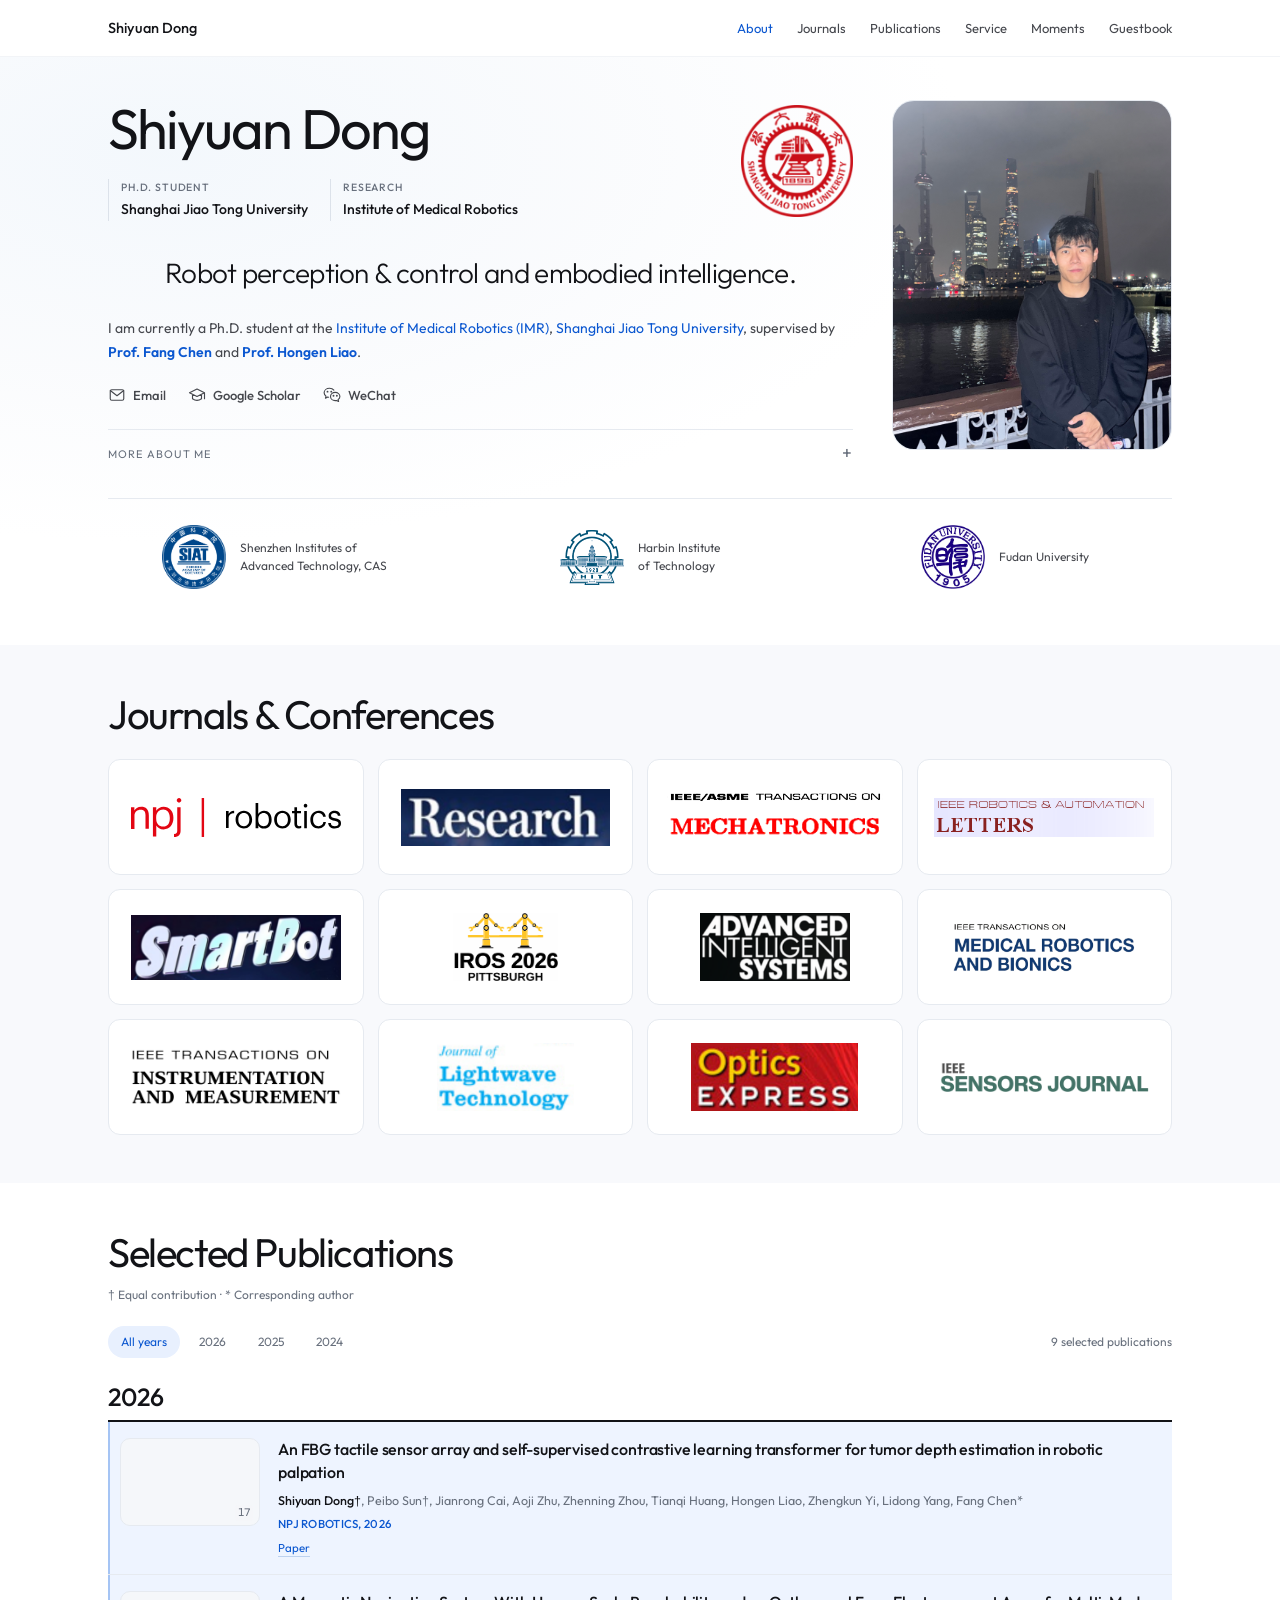
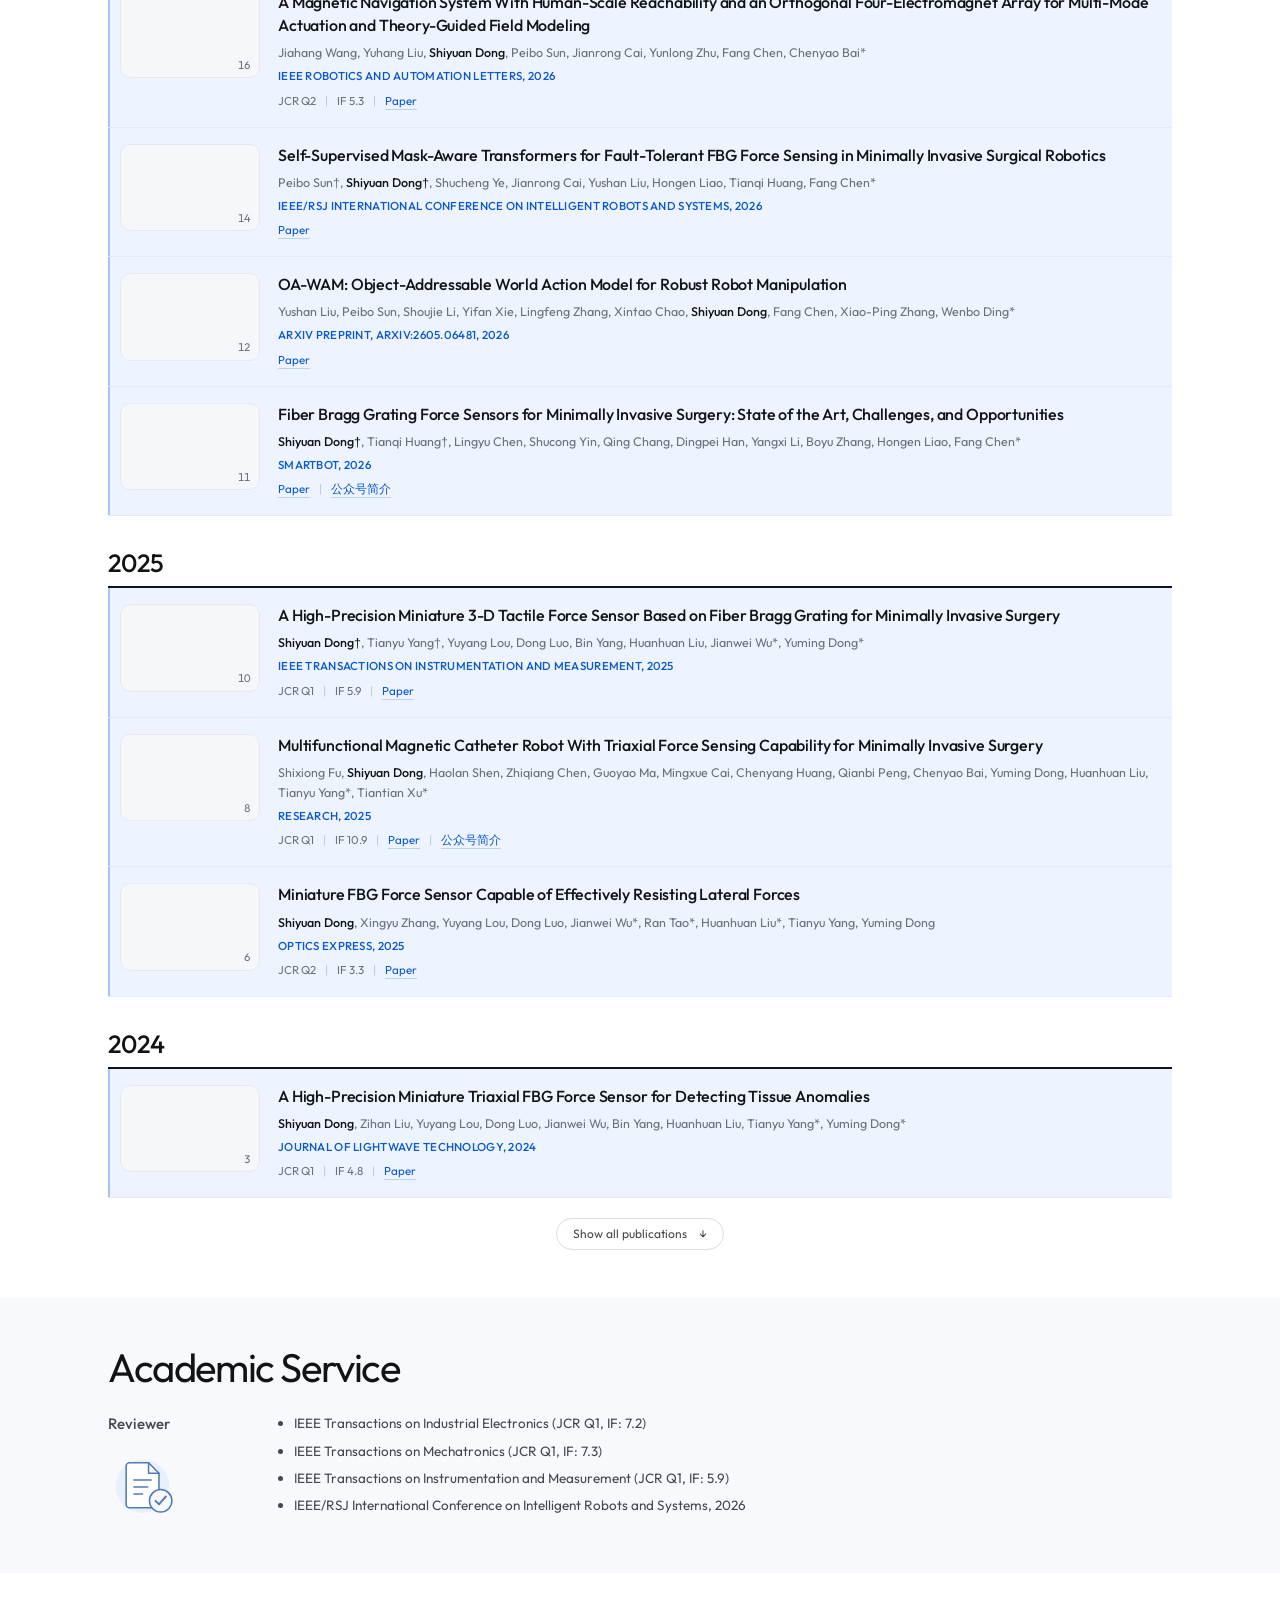
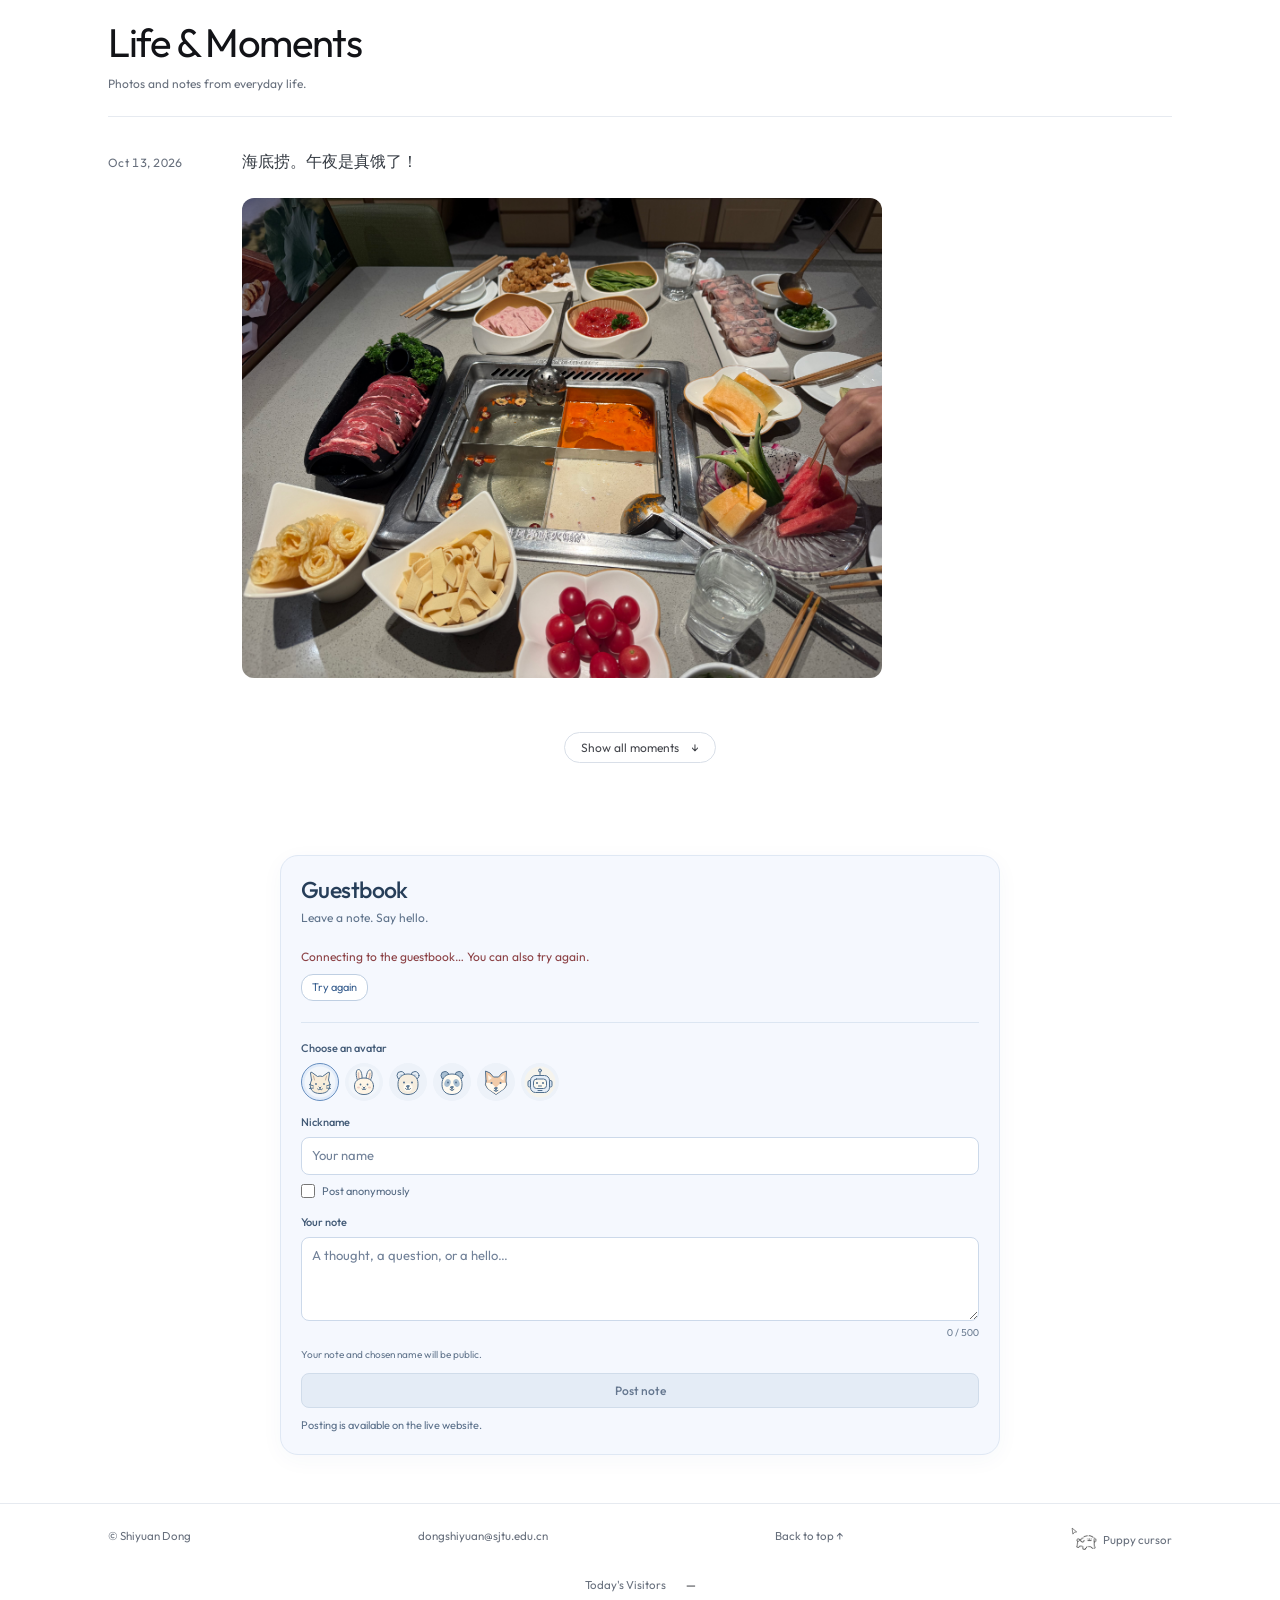
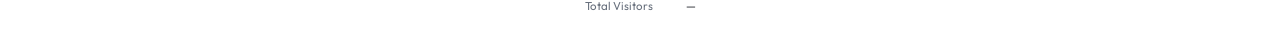
==== index.html @ 189a813c "Use original Maltese artwork for interactive puppy cursors" ====
<!DOCTYPE html>
<html lang="en">
<head>
    <meta charset="UTF-8">
    <meta name="viewport" content="width=device-width, initial-scale=1.0">
    <title>Shiyuan Dong · Robotics &amp; Embodied Intelligence</title>
    <meta name="description" content="Shiyuan Dong's academic homepage. Research focuses on robot perception, control, and embodied intelligence.">
    <meta name="theme-color" content="#ffffff">
    <meta name="visitor-counter-endpoint" content="https://shiyuan-homepage-api.pages.dev/">
    <meta name="homepage-api-fallback" content="https://shiyuan-homepage-visitors.shiyuandongrobotic.workers.dev/">
    <link rel="icon" href="images/favicon.svg" type="image/svg+xml">
    <link rel="stylesheet" href="styles.css?v=15">
    <link rel="stylesheet" href="moments.css?v=2">
    <link rel="stylesheet" href="guestbook.css?v=1">
    <link rel="stylesheet" href="puppy-cursor.css?v=2">
    <script src="site.js?v=7" defer></script>
    <script src="moments.js?v=2" defer></script>
    <script src="api.js?v=1" defer></script>
    <script src="visitors.js?v=2" defer></script>
    <script src="guestbook.js?v=2" defer></script>
    <script src="puppy-cursor.js?v=2" defer></script>
</head>
<body id="homepage">
    <a class="skip-link" href="#about-me">Skip to content</a>
    <header class="site-header">
        <nav class="nav-bar wrap" aria-label="Primary navigation">
            <a class="wordmark" href="#homepage">Shiyuan Dong</a>
            <button class="menu-toggle" type="button" aria-expanded="false" aria-controls="nav-links" hidden>Menu <span aria-hidden="true">☰</span></button>
            <div class="nav-links" id="nav-links">
                <a href="#about-me" aria-current="location">About</a>
                <a href="#venues">Journals</a>
                <a href="#publications">Publications</a>
                <a href="#selected-service">Service</a>
                <a href="#moments">Moments</a>
                <a href="#guestbook">Guestbook</a>
            </div>
        </nav>
    </header>
    <main>
        <section class="intro" id="about-me" aria-labelledby="hero-title">
            <div class="intro-grid wrap">
                <div class="intro-copy">
                    <div class="identity-header">
                        <div class="identity-heading">
                            <h1 id="hero-title">Shiyuan Dong</h1>
                            <div class="role-strip">
                                <div><span class="role-label">Ph.D. Student</span><span>Shanghai Jiao Tong University</span></div>
                                <div><span class="role-label">Research</span><span>Institute of Medical Robotics</span></div>
                            </div>
                        </div>
                        <a class="current-institution" href="https://www.sjtu.edu.cn/" target="_blank" rel="noopener noreferrer" aria-label="Shanghai Jiao Tong University">
                            <img src="images/institutions/sjtu.png" alt="Shanghai Jiao Tong University emblem" width="240" height="240">
                        </a>
                    </div>
                    <p class="intro-lead">Robot perception &amp; control and embodied intelligence.</p>
                    <div class="bio"><p>
                    I am currently a Ph.D. student at the
                    <a href="https://imr.sjtu.edu.cn/" rel="noopener noreferrer" target="_blank">Institute of Medical Robotics (IMR)</a>,
                    <a href="https://www.sjtu.edu.cn/" rel="noopener noreferrer" target="_blank">Shanghai Jiao Tong University</a>,
                    supervised by
                    <a href="https://bme.sjtu.edu.cn/Web/FacultyDetail/964" rel="noopener noreferrer" target="_blank"><strong>Prof. Fang Chen</strong></a> and
                    <a href="https://bme.sjtu.edu.cn/Web/FacultyDetail/966" rel="noopener noreferrer" target="_blank"><strong>Prof. Hongen Liao</strong></a>.
                    </p></div>
                    <div class="social-links" aria-label="Contact and profiles">
                        <a href="mailto:dongshiyuan@sjtu.edu.cn"><svg viewBox="0 0 24 24" fill="none" stroke="currentColor" stroke-width="1.5" stroke-linecap="round" stroke-linejoin="round" aria-hidden="true"><rect x="3" y="5" width="18" height="14" rx="2"/><path d="m3 6 9 7 9-7"/></svg>Email</a>
                        <a href="https://scholar.google.com/citations?hl=zh-CN&user=5W-FI5kAAAAJ&view_op=list_works&sortby=pubdate" target="_blank" rel="noopener noreferrer"><svg viewBox="0 0 24 24" fill="none" stroke="currentColor" stroke-width="1.5" stroke-linecap="round" stroke-linejoin="round" aria-hidden="true"><path d="m2 9 10-5 10 5-10 5-10-5Zm4 2v6c4 3 8 3 12 0v-6M22 9v8"/></svg>Google Scholar</a>
                        <a class="wechat-link" href="images/wechat-qr.jpg" aria-label="View WeChat QR code"><svg viewBox="0 0 24 24" fill="none" stroke="currentColor" stroke-width="1.5" stroke-linecap="round" stroke-linejoin="round" aria-hidden="true"><path d="M14.5 5.5C13.3 4 11.2 3 8.8 3 4.5 3 1.5 5.7 1.5 9c0 1.8.9 3.4 2.5 4.5l-.7 2.8 3-1.5 1.2.2"/><path d="M22.5 14c0-3-2.8-5.5-6.3-5.5S10 11 10 14s2.8 5.5 6.2 5.5l1.8-.2 2.8 1.4-.6-2.6c1.5-1 2.3-2.5 2.3-4.1Z"/><path d="M6 7.5h.01M11 7.5h.01M14 13h.01M18.5 13h.01" stroke-width="2.5"/></svg>WeChat</a>
                    </div>
                    <details class="profile-details">
                        <summary><span>More about me</span><span class="details-sign" aria-hidden="true"></span></summary>
                        <div class="details-body"><p>Previously, I was a visiting student with the Research Centre for
                    <a href="https://coet.siat.ac.cn/" rel="noopener noreferrer" target="_blank">Opto-Electronic Engineering and Technology</a>,
                    <a href="https://www.siat.ac.cn/" rel="noopener noreferrer" target="_blank">Shenzhen Institute of Advanced Technology</a>,
                    <a href="https://www.cas.cn/" rel="noopener noreferrer" target="_blank">Chinese Academy of Sciences</a>,
                    guided by
                    <a href="https://people.ucas.edu.cn/~xutiantian" rel="noopener noreferrer" target="_blank"><strong>Prof. Tiantian Xu</strong></a>,
                    <a href="https://people.ucas.edu.cn/~zhengkunyi" rel="noopener noreferrer" target="_blank"><strong>Zhengkun Yi</strong></a>, and
                    <a href="https://people.ucas.edu.cn/~0047027" rel="noopener noreferrer" target="_blank"><strong>Yuming Dong</strong></a>;
                    the
                    <a href="https://robot.hit.edu.cn/" rel="noopener noreferrer" target="_blank">State Key Laboratory of Robotics and System</a>,
                    <a href="https://www.hit.edu.cn/" rel="noopener noreferrer" target="_blank">Harbin Institute of Technology</a>,
                    guided by
                    <a href="https://homepage.hit.edu.cn/dongw" rel="noopener noreferrer" target="_blank"><strong>Prof. Wei Dong</strong></a> and
                    <a href="https://homepage.hit.edu.cn/gaoyongzhuo" rel="noopener noreferrer" target="_blank"><strong>Yongzhuo Gao</strong></a>;
                    and the
                    <a href="https://ciram.fudan.edu.cn/" rel="noopener noreferrer" target="_blank">College of Intelligent Robotics and Advanced Manufacturing</a>,
                    <a href="https://www.fudan.edu.cn/" rel="noopener noreferrer" target="_blank">Fudan University</a>,
                    guided by
                    <a href="https://faet.fudan.edu.cn/e4/6a/c23898a255082/page.htm" rel="noopener noreferrer" target="_blank"><strong>Prof. Yunlong Zhu</strong></a> and
                    <a href="https://faet.fudan.edu.cn/c8/20/c23904a706592/page.htm" rel="noopener noreferrer" target="_blank"><strong>Chenyao Bai</strong></a>.
                </p><p class="focus-note"><strong>Recent focus:</strong> Perception, control, and embodied intelligence.</p>
                            <p><strong>Research interests:</strong> FBG sensors, continuum robots, magnetic control, cable-driven control, VLA, and embodied intelligence.</p>
                        </div>
                    </details>
                </div>
                <div class="portrait-frame">
                    <img src="images/avatar-shanghai.jpg" alt="Shiyuan Dong by the Huangpu River with the Shanghai skyline at night" width="3024" height="4032" fetchpriority="high">
                </div>
                <div class="institution-strip" aria-label="Previous visiting institutions">
                    <a class="institution-link" href="https://www.siat.ac.cn/" target="_blank" rel="noopener noreferrer" aria-label="Shenzhen Institutes of Advanced Technology, Chinese Academy of Sciences">
                        <img src="images/institutions/siat.png" alt="Shenzhen Institutes of Advanced Technology emblem" width="330" height="329">
                        <span>Shenzhen Institutes of<br>Advanced Technology, CAS</span>
                    </a>
                    <a class="institution-link" href="https://www.hit.edu.cn/" target="_blank" rel="noopener noreferrer" aria-label="Harbin Institute of Technology">
                        <img src="images/institutions/hit.png" alt="Harbin Institute of Technology emblem" width="254" height="219">
                        <span>Harbin Institute<br>of Technology</span>
                    </a>
                    <a class="institution-link" href="https://www.fudan.edu.cn/" target="_blank" rel="noopener noreferrer" aria-label="Fudan University">
                        <img src="images/institutions/fudan.png" alt="Fudan University emblem" width="724" height="724">
                        <span>Fudan University</span>
                    </a>
                </div>
            </div>
        </section>
        <section class="block soft" id="venues" aria-labelledby="venues-title">
            <div class="wrap">
                <h2 id="venues-title">Journals &amp; Conferences</h2>
                <ul class="venue-grid" role="list" aria-label="Journals and conferences">
                    <li><a class="venue-logo" href="https://www.nature.com/npjrobot/" target="_blank" rel="noopener noreferrer" aria-label="npj Robotics"><img src="images/venues/npj-robotics.svg" alt="npj Robotics" width="175" height="32" loading="lazy" decoding="async"></a></li>
                    <li><a class="venue-logo" href="https://spj.science.org/journal/research" target="_blank" rel="noopener noreferrer" aria-label="Research"><img src="images/venues/research-cover.webp" alt="Research" width="480" height="130" loading="lazy" decoding="async"></a></li>
                    <li><a class="venue-logo venue-logo-tmech" href="http://www.ieee-asme-mechatronics.info/" target="_blank" rel="noopener noreferrer" aria-label="IEEE/ASME Transactions on Mechatronics"><img src="images/venues/tmech-display.svg" alt="IEEE/ASME Transactions on Mechatronics" width="600" height="170" loading="lazy" decoding="async"></a></li>
                    <li><a class="venue-logo venue-logo-ral" href="https://www.ieee-ras.org/publications/ieee-robotics-and-automation-letters/" target="_blank" rel="noopener noreferrer" aria-label="IEEE Robotics and Automation Letters"><img src="images/venues/ral-display.svg" alt="IEEE Robotics and Automation Letters" width="371" height="67" loading="lazy" decoding="async"></a></li>
                    <li><a class="venue-logo" href="https://onlinelibrary.wiley.com/journal/29981891" target="_blank" rel="noopener noreferrer" aria-label="SmartBot"><img src="images/venues/smartbot-cover.webp" alt="SmartBot" width="480" height="150" loading="lazy" decoding="async"></a></li>
                    <li><a class="venue-logo venue-logo-iros" href="https://2026.ieee-iros.org/" target="_blank" rel="noopener noreferrer" aria-label="IEEE/RSJ International Conference on Intelligent Robots and Systems (IROS 2026)"><img src="images/venues/iros.png" alt="IROS 2026" width="1024" height="665" loading="lazy" decoding="async"></a></li>
                    <li><a class="venue-logo" href="https://onlinelibrary.wiley.com/journal/26404567" target="_blank" rel="noopener noreferrer" aria-label="Advanced Intelligent Systems"><img src="images/venues/advanced-intelligent-systems-cover.webp" alt="Advanced Intelligent Systems" width="480" height="217" loading="lazy" decoding="async"></a></li>
                    <li><a class="venue-logo" href="https://www.ieee-tmrb.org/new/" target="_blank" rel="noopener noreferrer" aria-label="IEEE Transactions on Medical Robotics and Bionics"><img src="images/venues/tmrb.png" alt="IEEE Transactions on Medical Robotics and Bionics" width="1279" height="345" loading="lazy" decoding="async"></a></li>
                    <li><a class="venue-logo" href="https://ieee-ims.org/publication/ieee-tim" target="_blank" rel="noopener noreferrer" aria-label="IEEE Transactions on Instrumentation and Measurement"><img src="images/venues/tim-cover.webp" alt="IEEE Transactions on Instrumentation and Measurement" width="480" height="128" loading="lazy" decoding="async"></a></li>
                    <li><a class="venue-logo" href="https://opg.optica.org/jlt/home.cfm" target="_blank" rel="noopener noreferrer" aria-label="Journal of Lightwave Technology"><img src="images/venues/jlt-cover.webp" alt="Journal of Lightwave Technology" width="480" height="238" loading="lazy" decoding="async"></a></li>
                    <li><a class="venue-logo" href="https://opg.optica.org/oe/home.cfm" target="_blank" rel="noopener noreferrer" aria-label="Optics Express"><img src="images/venues/optics-express-cover.webp" alt="Optics Express" width="480" height="196" loading="lazy" decoding="async"></a></li>
                    <li><a class="venue-logo" href="https://ieee-sensors.org/ieee-sensors-journal/" target="_blank" rel="noopener noreferrer" aria-label="IEEE Sensors Journal"><img src="images/venues/ieee-sensors-journal.webp" alt="IEEE Sensors Journal" width="2048" height="282" loading="lazy" decoding="async"></a></li>
                </ul>
            </div>
        </section>
        <section class="block" id="publications" aria-labelledby="publications-title">
            <div class="wrap">
                <div class="section-heading"><h2 id="publications-title">Selected Publications</h2><p class="section-note">† Equal contribution · * Corresponding author</p></div>
                <div class="publication-tools" hidden>
                    <div class="year-filters" role="group" aria-label="Filter publications by year">
                        <button type="button" data-filter="all" aria-pressed="true">All years</button>
                        <button type="button" data-filter="2026" aria-pressed="false">2026</button>
                        <button type="button" data-filter="2025" aria-pressed="false">2025</button>
                        <button type="button" data-filter="2024" aria-pressed="false">2024</button>
                        <button type="button" data-filter="2023" aria-pressed="false">2023</button>
                    </div>
                    <p class="publication-count" role="status" aria-live="polite">18 publications</p>
                </div>
                <div id="publication-list">
                <div class="publication-group" data-publication-year="2026"><h3 class="year-heading">2026</h3><div class="pub-list"><article class="pub-item" data-year="2026"><div class="pub-media" data-media-id="13">
<video src="videos/publication-18.mp4" muted loop playsinline controls preload="metadata" aria-label="Demonstration video for publication 18"></video>
<button class="video-preview-toggle" type="button" aria-label="Open video for publication 18 in picture-in-picture" aria-expanded="false" title="Open in picture-in-picture" hidden><svg viewBox="0 0 24 24" fill="none" stroke="currentColor" stroke-width="1.7" aria-hidden="true"><rect x="3" y="4" width="18" height="16" rx="2"/><rect x="12" y="11" width="7" height="6" rx="1" fill="currentColor" stroke="none"/></svg></button>
<span class="video-preview-status" aria-hidden="true" hidden>Playing in<br>floating window</span>
<span class="pub-number" aria-hidden="true">18</span>
</div><div class="pub-content">
<h4 class="pub-title">A miniature fiber Bragg grating-based contact force sensor with parallelogram hollow slot and reduced-diameter structures for minimally invasive surgery</h4>
<div class="pub-authors">Keyu Wei, <strong>Shiyuan Dong</strong>, Shoujun Zhou, Junlin Dong, Xiping Wang, Xingliang Shen, Yunjie Shi, Huanhuan Liu, Yuming Dong, Tianyu Yang*</div>
<div class="pub-venue"><em>Advanced Interventional Materials</em>, 2026</div>
<div class="pub-tags">
<a aria-label="Read paper: A miniature fiber Bragg grating-based contact force sensor with parallelogram hollow slot and reduced-diameter structures for minimally invasive surgery" class="tag" href="https://doi.org/10.1016/j.advim.2026.100018" rel="noopener noreferrer" target="_blank">Paper</a>
</div>
</div></article>
<article class="pub-item pub-featured" data-year="2026"><div class="pub-media" data-media-id="14">
<video src="videos/publication-17.mp4" muted loop playsinline controls preload="metadata" aria-label="Demonstration video for publication 17"></video>
<button class="video-preview-toggle" type="button" aria-label="Open video for publication 17 in picture-in-picture" aria-expanded="false" title="Open in picture-in-picture" hidden><svg viewBox="0 0 24 24" fill="none" stroke="currentColor" stroke-width="1.7" aria-hidden="true"><rect x="3" y="4" width="18" height="16" rx="2"/><rect x="12" y="11" width="7" height="6" rx="1" fill="currentColor" stroke="none"/></svg></button>
<span class="video-preview-status" aria-hidden="true" hidden>Playing in<br>floating window</span>
<span class="pub-number" aria-hidden="true">17</span>
</div><div class="pub-content">
<h4 class="pub-title">An FBG tactile sensor array and self-supervised contrastive learning transformer for tumor depth estimation in robotic palpation</h4>
<div class="pub-authors"><strong>Shiyuan Dong†</strong>, Peibo Sun†, Jianrong Cai, Aoji Zhu, Zhenning Zhou, Tianqi Huang, Hongen Liao, Zhengkun Yi, Lidong Yang, Fang Chen*</div>
<div class="pub-venue"><em>npj Robotics</em>, 2026</div>
<div class="pub-tags">
<a aria-label="Read paper: An FBG tactile sensor array and self-supervised contrastive learning transformer for tumor depth estimation in robotic palpation" class="tag" href="https://doi.org/10.1038/s44182-026-00113-z" rel="noopener noreferrer" target="_blank">Paper</a>
</div>
</div></article>
<article class="pub-item pub-featured" data-year="2026"><div class="pub-media" data-media-id="15">
<video src="videos/publication-16.mp4" muted loop playsinline controls preload="metadata" aria-label="Demonstration video for publication 16"></video>
<button class="video-preview-toggle" type="button" aria-label="Open video for publication 16 in picture-in-picture" aria-expanded="false" title="Open in picture-in-picture" hidden><svg viewBox="0 0 24 24" fill="none" stroke="currentColor" stroke-width="1.7" aria-hidden="true"><rect x="3" y="4" width="18" height="16" rx="2"/><rect x="12" y="11" width="7" height="6" rx="1" fill="currentColor" stroke="none"/></svg></button>
<span class="video-preview-status" aria-hidden="true" hidden>Playing in<br>floating window</span>
<span class="pub-number" aria-hidden="true">16</span>
</div><div class="pub-content">
<h4 class="pub-title">A Magnetic Navigation System With Human-Scale Reachability and an Orthogonal Four-Electromagnet Array for Multi-Mode Actuation and Theory-Guided Field Modeling</h4>
<div class="pub-authors">Jiahang Wang, Yuhang Liu, <strong>Shiyuan Dong</strong>, Peibo Sun, Jianrong Cai, Yunlong Zhu, Fang Chen, Chenyao Bai*</div>
<div class="pub-venue"><em>IEEE Robotics and Automation Letters</em>, 2026</div>
<div class="pub-tags">
<span class="tag">JCR Q2</span>
<span class="tag">IF 5.3</span>
<a aria-label="Read paper: A Magnetic Navigation System With Human-Scale Reachability and an Orthogonal Four-Electromagnet Array for Multi-Mode Actuation and Theory-Guided Field Modeling" class="tag" href="https://doi.org/10.1109/LRA.2026.3732910" rel="noopener noreferrer" target="_blank">Paper</a>
</div>
</div></article>
<article class="pub-item" data-year="2026"><div class="pub-media" data-media-id="16">
<video src="videos/publication-15.mp4" muted loop playsinline controls preload="metadata" aria-label="Demonstration video for publication 15"></video>
<button class="video-preview-toggle" type="button" aria-label="Open video for publication 15 in picture-in-picture" aria-expanded="false" title="Open in picture-in-picture" hidden><svg viewBox="0 0 24 24" fill="none" stroke="currentColor" stroke-width="1.7" aria-hidden="true"><rect x="3" y="4" width="18" height="16" rx="2"/><rect x="12" y="11" width="7" height="6" rx="1" fill="currentColor" stroke="none"/></svg></button>
<span class="video-preview-status" aria-hidden="true" hidden>Playing in<br>floating window</span>
<span class="pub-number" aria-hidden="true">15</span>
</div><div class="pub-content">
<h4 class="pub-title">Miniature Three-Dimensional Force Sensor Based on FBGs for Minimally Invasive Surgery</h4>
<div class="pub-authors">Keyu Wei, <strong>Shiyuan Dong</strong>, Yuming Dong, Huanhuan Liu, Ningchao Du, Tianyu Yang*</div>
<div class="pub-venue"><em>24th International Conference on Optical Communications and Networks (ICOCN)</em>, 2026</div>
<div class="pub-tags">
<a aria-label="Read paper: Miniature Three-Dimensional Force Sensor Based on FBGs for Minimally Invasive Surgery" class="tag" href="https://doi.org/10.1109/ICOCN70692.2026.11656084" rel="noopener noreferrer" target="_blank">Paper</a>
</div>
</div></article>
<article class="pub-item pub-featured" data-year="2026"><div class="pub-media" data-media-id="01">
<video src="videos/publication-14.mp4" muted loop playsinline controls preload="metadata" aria-label="Demonstration video for publication 14"></video>
<button class="video-preview-toggle" type="button" aria-label="Open video for publication 14 in picture-in-picture" aria-expanded="false" title="Open in picture-in-picture" hidden><svg viewBox="0 0 24 24" fill="none" stroke="currentColor" stroke-width="1.7" aria-hidden="true"><rect x="3" y="4" width="18" height="16" rx="2"/><rect x="12" y="11" width="7" height="6" rx="1" fill="currentColor" stroke="none"/></svg></button>
<span class="video-preview-status" aria-hidden="true" hidden>Playing in<br>floating window</span>
<span class="pub-number" aria-hidden="true">14</span>
</div><div class="pub-content">
<h4 class="pub-title">Self-Supervised Mask-Aware Transformers for Fault-Tolerant FBG Force Sensing in Minimally Invasive Surgical Robotics</h4>
<div class="pub-authors">Peibo Sun†, <strong>Shiyuan Dong†</strong>, Shucheng Ye, Jianrong Cai, Yushan Liu, Hongen Liao, Tianqi Huang, Fang Chen*</div>
<div class="pub-venue"><em>IEEE/RSJ International Conference on Intelligent Robots and Systems</em>, 2026</div>
<div class="pub-tags">
<a aria-label="Read paper: Self-Supervised Mask-Aware Transformers for Fault-Tolerant FBG Force Sensing in Minimally Invasive Surgical Robotics" class="tag" href="https://arxiv.org/abs/2606.18628" rel="noopener noreferrer" target="_blank">Paper</a>
</div>
</div></article>
<article class="pub-item" data-year="2026"><div class="pub-media" data-media-id="02">
<video src="videos/publication-13.mp4" muted loop playsinline controls preload="metadata" aria-label="Demonstration video for publication 13"></video>
<button class="video-preview-toggle" type="button" aria-label="Open video for publication 13 in picture-in-picture" aria-expanded="false" title="Open in picture-in-picture" hidden><svg viewBox="0 0 24 24" fill="none" stroke="currentColor" stroke-width="1.7" aria-hidden="true"><rect x="3" y="4" width="18" height="16" rx="2"/><rect x="12" y="11" width="7" height="6" rx="1" fill="currentColor" stroke="none"/></svg></button>
<span class="video-preview-status" aria-hidden="true" hidden>Playing in<br>floating window</span>
<span class="pub-number" aria-hidden="true">13</span>
</div><div class="pub-content">
<h4 class="pub-title">Bronchoscopy Robot with Enhanced Flexibility and Stability via Multi-Segment Variable Stiffness Catheter</h4>
<div class="pub-authors">Shucong Yin, Bin Huang, <strong>Shiyuan Dong</strong>, Junhao Wang, Liangsheng Zhao, Yang Yang, Bingkun Bao, Hongen Liao, Fang Chen, Tianqi Huang, Boyu Zhang*</div>
<div class="pub-venue"><em>Advanced Intelligent Systems</em>, 2026</div>
<div class="pub-tags">
<span class="tag">JCR Q1</span>
<span class="tag">IF 7.7</span>
<a aria-label="Read paper: Bronchoscopy Robot with Enhanced Flexibility and Stability via Multi-Segment Variable Stiffness Catheter" class="tag" href="https://advanced.onlinelibrary.wiley.com/doi/full/10.1002/aisy.70451" rel="noopener noreferrer" target="_blank">Paper</a>
</div>
</div></article>
<article class="pub-item pub-featured" data-year="2026"><div class="pub-media" data-media-id="17">
<video src="videos/publication-12.mp4" muted loop playsinline controls preload="metadata" aria-label="Demonstration video for publication 12"></video>
<button class="video-preview-toggle" type="button" aria-label="Open video for publication 12 in picture-in-picture" aria-expanded="false" title="Open in picture-in-picture" hidden><svg viewBox="0 0 24 24" fill="none" stroke="currentColor" stroke-width="1.7" aria-hidden="true"><rect x="3" y="4" width="18" height="16" rx="2"/><rect x="12" y="11" width="7" height="6" rx="1" fill="currentColor" stroke="none"/></svg></button>
<span class="video-preview-status" aria-hidden="true" hidden>Playing in<br>floating window</span>
<span class="pub-number" aria-hidden="true">12</span>
</div><div class="pub-content">
<h4 class="pub-title">OA-WAM: Object-Addressable World Action Model for Robust Robot Manipulation</h4>
<div class="pub-authors">Yushan Liu, Peibo Sun, Shoujie Li, Yifan Xie, Lingfeng Zhang, Xintao Chao, <strong>Shiyuan Dong</strong>, Fang Chen, Xiao-Ping Zhang, Wenbo Ding*</div>
<div class="pub-venue"><em>arXiv preprint</em>, arXiv:2605.06481, 2026</div>
<div class="pub-tags">
<a aria-label="Read paper: OA-WAM: Object-Addressable World Action Model for Robust Robot Manipulation" class="tag" href="https://arxiv.org/abs/2605.06481" rel="noopener noreferrer" target="_blank">Paper</a>
</div>
</div></article>
<article class="pub-item pub-featured" data-year="2026"><div class="pub-media" data-media-id="03">
<video src="videos/publication-11.mp4" muted loop playsinline controls preload="metadata" aria-label="Demonstration video for publication 11"></video>
<button class="video-preview-toggle" type="button" aria-label="Open video for publication 11 in picture-in-picture" aria-expanded="false" title="Open in picture-in-picture" hidden><svg viewBox="0 0 24 24" fill="none" stroke="currentColor" stroke-width="1.7" aria-hidden="true"><rect x="3" y="4" width="18" height="16" rx="2"/><rect x="12" y="11" width="7" height="6" rx="1" fill="currentColor" stroke="none"/></svg></button>
<span class="video-preview-status" aria-hidden="true" hidden>Playing in<br>floating window</span>
<span class="pub-number" aria-hidden="true">11</span>
</div><div class="pub-content">
<h4 class="pub-title">Fiber Bragg Grating Force Sensors for Minimally Invasive Surgery: State of the Art, Challenges, and Opportunities</h4>
<div class="pub-authors"><strong>Shiyuan Dong†</strong>, Tianqi Huang†, Lingyu Chen, Shucong Yin, Qing Chang, Dingpei Han, Yangxi Li, Boyu Zhang, Hongen Liao, Fang Chen*</div>
<div class="pub-venue"><em>SmartBot</em>, 2026</div>
<div class="pub-tags">
<a aria-label="Read paper: Fiber Bragg Grating Force Sensors for Minimally Invasive Surgery: State of the Art, Challenges, and Opportunities" class="tag" href="https://onlinelibrary.wiley.com/doi/abs/10.1002/smb2.70040" rel="noopener noreferrer" target="_blank">Paper</a>
<a class="tag" href="https://mp.weixin.qq.com/s/HL0vxFEKTawqfqh5J8yIcw" rel="noopener noreferrer" target="_blank">公众号简介</a>
</div>
</div></article></div></div><div class="publication-group" data-publication-year="2025"><h3 class="year-heading">2025</h3><div class="pub-list"><article class="pub-item pub-featured" data-year="2025"><div class="pub-media" data-media-id="04">
<video src="videos/publication-10.mp4" muted loop playsinline controls preload="metadata" aria-label="Demonstration video for publication 10"></video>
<button class="video-preview-toggle" type="button" aria-label="Open video for publication 10 in picture-in-picture" aria-expanded="false" title="Open in picture-in-picture" hidden><svg viewBox="0 0 24 24" fill="none" stroke="currentColor" stroke-width="1.7" aria-hidden="true"><rect x="3" y="4" width="18" height="16" rx="2"/><rect x="12" y="11" width="7" height="6" rx="1" fill="currentColor" stroke="none"/></svg></button>
<span class="video-preview-status" aria-hidden="true" hidden>Playing in<br>floating window</span>
<span class="pub-number" aria-hidden="true">10</span>
</div><div class="pub-content">
<h4 class="pub-title">A High-Precision Miniature 3-D Tactile Force Sensor Based on Fiber Bragg Grating for Minimally Invasive Surgery</h4>
<div class="pub-authors"><strong>Shiyuan Dong†</strong>, Tianyu Yang†, Yuyang Lou, Dong Luo, Bin Yang, Huanhuan Liu, Jianwei Wu*, Yuming Dong*</div>
<div class="pub-venue"><em>IEEE Transactions on Instrumentation and Measurement</em>, 2025</div>
<div class="pub-tags">
<span class="tag">JCR Q1</span>
<span class="tag">IF 5.9</span>
<a aria-label="Read paper: A High-Precision Miniature 3-D Tactile Force Sensor Based on Fiber Bragg Grating for Minimally Invasive Surgery" class="tag" href="https://ieeexplore.ieee.org/abstract/document/11017448" rel="noopener noreferrer" target="_blank">Paper</a>
</div>
</div></article>
<article class="pub-item" data-year="2025"><div class="pub-media" data-media-id="05">
<video src="videos/publication-09.mp4" muted loop playsinline controls preload="metadata" aria-label="Demonstration video for publication 9"></video>
<button class="video-preview-toggle" type="button" aria-label="Open video for publication 9 in picture-in-picture" aria-expanded="false" title="Open in picture-in-picture" hidden><svg viewBox="0 0 24 24" fill="none" stroke="currentColor" stroke-width="1.7" aria-hidden="true"><rect x="3" y="4" width="18" height="16" rx="2"/><rect x="12" y="11" width="7" height="6" rx="1" fill="currentColor" stroke="none"/></svg></button>
<span class="video-preview-status" aria-hidden="true" hidden>Playing in<br>floating window</span>
<span class="pub-number" aria-hidden="true">9</span>
</div><div class="pub-content">
<h4 class="pub-title">A Miniaturized FBG Tactile Sensor for the Tip of a Flexible Ureteroscope</h4>
<div class="pub-authors"><strong>Shiyuan Dong</strong>, Sen Ma, Tenglong Zhou, Yuyang Lou, Xuanwei Xiong, Keyu Wei, Dong Luo, Jianwei Wu, Huanhuan Liu, Ran Tao*, Tianyu Yang*, Yuming Dong</div>
<div class="pub-venue"><em>Sensors</em>, 2025</div>
<div class="pub-tags">
<span class="tag">JCR Q2</span>
<span class="tag">IF 3.5</span>
<a aria-label="Read paper: A Miniaturized FBG Tactile Sensor for the Tip of a Flexible Ureteroscope" class="tag" href="https://www.mdpi.com/1424-8220/25/9/2807" rel="noopener noreferrer" target="_blank">Paper</a>
</div>
</div></article>
<article class="pub-item pub-featured" data-year="2025"><div class="pub-media" data-media-id="06">
<video src="videos/publication-08.mp4" muted loop playsinline controls preload="metadata" aria-label="Demonstration video for publication 8"></video>
<button class="video-preview-toggle" type="button" aria-label="Open video for publication 8 in picture-in-picture" aria-expanded="false" title="Open in picture-in-picture" hidden><svg viewBox="0 0 24 24" fill="none" stroke="currentColor" stroke-width="1.7" aria-hidden="true"><rect x="3" y="4" width="18" height="16" rx="2"/><rect x="12" y="11" width="7" height="6" rx="1" fill="currentColor" stroke="none"/></svg></button>
<span class="video-preview-status" aria-hidden="true" hidden>Playing in<br>floating window</span>
<span class="pub-number" aria-hidden="true">8</span>
</div><div class="pub-content">
<h4 class="pub-title">Multifunctional Magnetic Catheter Robot With Triaxial Force Sensing Capability for Minimally Invasive Surgery</h4>
<div class="pub-authors">Shixiong Fu, <strong>Shiyuan Dong</strong>, Haolan Shen, Zhiqiang Chen, Guoyao Ma, Mingxue Cai, Chenyang Huang, Qianbi Peng, Chenyao Bai, Yuming Dong, Huanhuan Liu, Tianyu Yang*, Tiantian Xu*</div>
<div class="pub-venue"><em>Research</em>, 2025</div>
<div class="pub-tags">
<span class="tag">JCR Q1</span>
<span class="tag">IF 10.9</span>
<a aria-label="Read paper: Multifunctional Magnetic Catheter Robot With Triaxial Force Sensing Capability for Minimally Invasive Surgery" class="tag" href="https://spj.science.org/doi/full/10.34133/research.0681" rel="noopener noreferrer" target="_blank">Paper</a>
<a class="tag" href="https://mp.weixin.qq.com/s/GfYlWOr2UlYIG2ggoJbwfw" rel="noopener noreferrer" target="_blank">公众号简介</a>
</div>
</div></article>
<article class="pub-item" data-year="2025"><div class="pub-media" data-media-id="07">
<video src="videos/publication-07.mp4" muted loop playsinline controls preload="metadata" aria-label="Demonstration video for publication 7"></video>
<button class="video-preview-toggle" type="button" aria-label="Open video for publication 7 in picture-in-picture" aria-expanded="false" title="Open in picture-in-picture" hidden><svg viewBox="0 0 24 24" fill="none" stroke="currentColor" stroke-width="1.7" aria-hidden="true"><rect x="3" y="4" width="18" height="16" rx="2"/><rect x="12" y="11" width="7" height="6" rx="1" fill="currentColor" stroke="none"/></svg></button>
<span class="video-preview-status" aria-hidden="true" hidden>Playing in<br>floating window</span>
<span class="pub-number" aria-hidden="true">7</span>
</div><div class="pub-content">
<h4 class="pub-title">Demodulation Method for GaAs Fiber-Optic Temperature Sensing Based on Reference Filter</h4>
<div class="pub-authors">Xingyu Zhang, <strong>Shiyuan Dong</strong>, Zhiyuan Chen, Ronghui Xu, Huanhuan Liu, Tianyu Yang, Zengle Ren*, Yuming Dong*</div>
<div class="pub-venue"><em>IEEE Sensors Journal</em>, 2025</div>
<div class="pub-tags">
<span class="tag">JCR Q1</span>
<span class="tag">IF 4.5</span>
<a aria-label="Read paper: Demodulation Method for GaAs Fiber-Optic Temperature Sensing Based on Reference Filter" class="tag" href="https://ieeexplore.ieee.org/abstract/document/10918605/" rel="noopener noreferrer" target="_blank">Paper</a>
</div>
</div></article>
<article class="pub-item pub-featured" data-year="2025"><div class="pub-media" data-media-id="08">
<video src="videos/publication-06.mp4?v=6b5bce37" muted loop playsinline controls preload="metadata" aria-label="Demonstration video for publication 6"></video>
<button class="video-preview-toggle" type="button" aria-label="Open video for publication 6 in picture-in-picture" aria-expanded="false" title="Open in picture-in-picture" hidden><svg viewBox="0 0 24 24" fill="none" stroke="currentColor" stroke-width="1.7" aria-hidden="true"><rect x="3" y="4" width="18" height="16" rx="2"/><rect x="12" y="11" width="7" height="6" rx="1" fill="currentColor" stroke="none"/></svg></button>
<span class="video-preview-status" aria-hidden="true" hidden>Playing in<br>floating window</span>
<span class="pub-number" aria-hidden="true">6</span>
</div><div class="pub-content">
<h4 class="pub-title">Miniature FBG Force Sensor Capable of Effectively Resisting Lateral Forces</h4>
<div class="pub-authors"><strong>Shiyuan Dong</strong>, Xingyu Zhang, Yuyang Lou, Dong Luo, Jianwei Wu*, Ran Tao*, Huanhuan Liu*, Tianyu Yang, Yuming Dong</div>
<div class="pub-venue"><em>Optics Express</em>, 2025</div>
<div class="pub-tags">
<span class="tag">JCR Q2</span>
<span class="tag">IF 3.3</span>
<a aria-label="Read paper: Miniature FBG Force Sensor Capable of Effectively Resisting Lateral Forces" class="tag" href="https://opg.optica.org/oe/viewmedia.cfm?uri=oe-33-4-6581&amp;html=true" rel="noopener noreferrer" target="_blank">Paper</a>
</div>
</div></article>
<article class="pub-item" data-year="2025"><div class="pub-media" data-media-id="09">
<video src="videos/publication-05.mp4?v=38e4e5bd" muted loop playsinline controls preload="metadata" aria-label="Demonstration video for publication 5"></video>
<button class="video-preview-toggle" type="button" aria-label="Open video for publication 5 in picture-in-picture" aria-expanded="false" title="Open in picture-in-picture" hidden><svg viewBox="0 0 24 24" fill="none" stroke="currentColor" stroke-width="1.7" aria-hidden="true"><rect x="3" y="4" width="18" height="16" rx="2"/><rect x="12" y="11" width="7" height="6" rx="1" fill="currentColor" stroke="none"/></svg></button>
<span class="video-preview-status" aria-hidden="true" hidden>Playing in<br>floating window</span>
<span class="pub-number" aria-hidden="true">5</span>
</div><div class="pub-content">
<h4 class="pub-title">FBG-Based Triaxial Contact Force Sensor With Segment-by-Segment Sensitivity Separation Method Using a Single Fiber</h4>
<div class="pub-authors">Yuyang Lou†, <strong>Shiyuan Dong†</strong>, Tianyu Yang*, Xingyu Wan, Liang Zhang, Dong Luo, Jianwei Wu*, Huanhuan Liu, Yuming Dong</div>
<div class="pub-venue"><em>IEEE Sensors Journal</em>, 2025</div>
<div class="pub-tags">
<span class="tag">JCR Q1</span>
<span class="tag">IF 4.5</span>
<a aria-label="Read paper: FBG-Based Triaxial Contact Force Sensor With Segment-by-Segment Sensitivity Separation Method Using a Single Fiber" class="tag" href="https://ieeexplore.ieee.org/abstract/document/10747836" rel="noopener noreferrer" target="_blank">Paper</a>
</div>
</div></article></div></div><div class="publication-group" data-publication-year="2024"><h3 class="year-heading">2024</h3><div class="pub-list"><article class="pub-item" data-year="2024"><div class="pub-media" data-media-id="10">
<video src="videos/publication-04.mp4" muted loop playsinline controls preload="metadata" aria-label="Demonstration video for publication 4"></video>
<button class="video-preview-toggle" type="button" aria-label="Open video for publication 4 in picture-in-picture" aria-expanded="false" title="Open in picture-in-picture" hidden><svg viewBox="0 0 24 24" fill="none" stroke="currentColor" stroke-width="1.7" aria-hidden="true"><rect x="3" y="4" width="18" height="16" rx="2"/><rect x="12" y="11" width="7" height="6" rx="1" fill="currentColor" stroke="none"/></svg></button>
<span class="video-preview-status" aria-hidden="true" hidden>Playing in<br>floating window</span>
<span class="pub-number" aria-hidden="true">4</span>
</div><div class="pub-content">
<h4 class="pub-title">A Hollow-Core Anti-Resonant Fiber Multi-Objective Multi-Modal Optimization Assisted by a Proxy Model Combined With Clustering Algorithm</h4>
<div class="pub-authors">Zihan Liu, <strong>Shiyuan Dong</strong>, Rongliang Chen, Zhengyong Zhou, Zengle Ren, Huanhuan Liu, Yuming Dong*, Tianyu Yang*</div>
<div class="pub-venue"><em>Journal of Lightwave Technology</em>, 2024</div>
<div class="pub-tags">
<span class="tag">JCR Q1</span>
<span class="tag">IF 4.8</span>
<a aria-label="Read paper: A Hollow-Core Anti-Resonant Fiber Multi-Objective Multi-Modal Optimization Assisted by a Proxy Model Combined With Clustering Algorithm" class="tag" href="https://ieeexplore.ieee.org/abstract/document/10664009" rel="noopener noreferrer" target="_blank">Paper</a>
</div>
</div></article>
<article class="pub-item pub-featured" data-year="2024"><div class="pub-media" data-media-id="11">
<video src="videos/publication-03.mp4" muted loop playsinline controls preload="metadata" aria-label="Demonstration video for publication 3"></video>
<button class="video-preview-toggle" type="button" aria-label="Open video for publication 3 in picture-in-picture" aria-expanded="false" title="Open in picture-in-picture" hidden><svg viewBox="0 0 24 24" fill="none" stroke="currentColor" stroke-width="1.7" aria-hidden="true"><rect x="3" y="4" width="18" height="16" rx="2"/><rect x="12" y="11" width="7" height="6" rx="1" fill="currentColor" stroke="none"/></svg></button>
<span class="video-preview-status" aria-hidden="true" hidden>Playing in<br>floating window</span>
<span class="pub-number" aria-hidden="true">3</span>
</div><div class="pub-content">
<h4 class="pub-title">A High-Precision Miniature Triaxial FBG Force Sensor for Detecting Tissue Anomalies</h4>
<div class="pub-authors"><strong>Shiyuan Dong</strong>, Zihan Liu, Yuyang Lou, Dong Luo, Jianwei Wu, Bin Yang, Huanhuan Liu, Tianyu Yang*, Yuming Dong*</div>
<div class="pub-venue"><em>Journal of Lightwave Technology</em>, 2024</div>
<div class="pub-tags">
<span class="tag">JCR Q1</span>
<span class="tag">IF 4.8</span>
<a aria-label="Read paper: A High-Precision Miniature Triaxial FBG Force Sensor for Detecting Tissue Anomalies" class="tag" href="https://ieeexplore.ieee.org/abstract/document/10535215/" rel="noopener noreferrer" target="_blank">Paper</a>
</div>
</div></article>
<article class="pub-item" data-year="2024"><div class="pub-media" data-media-id="12">
<video src="videos/publication-02.mp4" muted loop playsinline controls preload="metadata" aria-label="Demonstration video for publication 2"></video>
<button class="video-preview-toggle" type="button" aria-label="Open video for publication 2 in picture-in-picture" aria-expanded="false" title="Open in picture-in-picture" hidden><svg viewBox="0 0 24 24" fill="none" stroke="currentColor" stroke-width="1.7" aria-hidden="true"><rect x="3" y="4" width="18" height="16" rx="2"/><rect x="12" y="11" width="7" height="6" rx="1" fill="currentColor" stroke="none"/></svg></button>
<span class="video-preview-status" aria-hidden="true" hidden>Playing in<br>floating window</span>
<span class="pub-number" aria-hidden="true">2</span>
</div><div class="pub-content">
<h4 class="pub-title">Exhaustive Design and Statistical Analysis of Hc-Arfs Based on Geometric Modeling</h4>
<div class="pub-authors">Zihan Liu, <strong>Shiyuan Dong</strong>, Liang Zhang, Huanhuan Liu, Zhengyong Zhou, Yuming Dong*, Tianyu Yang*</div>
<div class="pub-venue"><em>Journal of Lightwave Technology</em>, 2024</div>
<div class="pub-tags">
<span class="tag">JCR Q1</span>
<span class="tag">IF 4.8</span>
<a aria-label="Read paper: Exhaustive Design and Statistical Analysis of Hc-Arfs Based on Geometric Modeling" class="tag" href="https://ieeexplore.ieee.org/abstract/document/10494530" rel="noopener noreferrer" target="_blank">Paper</a>
</div>
</div></article></div></div>
<div class="publication-group" data-publication-year="2023"><h3 class="year-heading">2023</h3><div class="pub-list"><article class="pub-item" data-year="2023"><div class="pub-media" data-media-id="18">
<video src="videos/publication-01.mp4" muted loop playsinline controls preload="metadata" aria-label="Demonstration video for publication 1"></video>
<button class="video-preview-toggle" type="button" aria-label="Open video for publication 1 in picture-in-picture" aria-expanded="false" title="Open in picture-in-picture" hidden><svg viewBox="0 0 24 24" fill="none" stroke="currentColor" stroke-width="1.7" aria-hidden="true"><rect x="3" y="4" width="18" height="16" rx="2"/><rect x="12" y="11" width="7" height="6" rx="1" fill="currentColor" stroke="none"/></svg></button>
<span class="video-preview-status" aria-hidden="true" hidden>Playing in<br>floating window</span>
<span class="pub-number" aria-hidden="true">1</span>
</div><div class="pub-content">
<h4 class="pub-title">Fiber Bragg grating-based temperature-compensated force sensor development for minimally invasive surgery</h4>
<div class="pub-authors"><strong>Shiyuan Dong</strong>, Tianyu Yang, Yuyang Lou, Xingyu Wan, Zihan Liu, Tingwei Xi, Jianwei Wu, Yuming Dong</div>
<div class="pub-venue"><em>AOPC 2023: Optic Fiber Gyro</em>, Proc. SPIE, 2023</div>
<div class="pub-tags">
<a aria-label="Read paper: Fiber Bragg grating-based temperature-compensated force sensor development for minimally invasive surgery" class="tag" href="https://doi.org/10.1117/12.3007188" rel="noopener noreferrer" target="_blank">Paper</a>
</div>
</div></article></div></div>
                </div>
                <button class="publications-toggle" type="button" aria-expanded="false" aria-controls="publication-list" hidden>Show all publications <span aria-hidden="true">↓</span></button>
            </div>
        </section>
        <section class="block soft" id="selected-service" aria-labelledby="selected-service-title">
            <div class="wrap"><h2 id="selected-service-title">Academic Service</h2><div class="service-layout"><div class="service-label"><h3>Reviewer</h3>
                <svg class="reviewer-icon" viewBox="0 0 88 80" fill="none" aria-hidden="true" focusable="false">
                    <circle cx="40" cy="39" r="31" fill="#e8f0fb"/>
                    <path d="M25 12h22l12 12v36a4 4 0 0 1-4 4H25a4 4 0 0 1-4-4V16a4 4 0 0 1 4-4Z" fill="#fff" stroke="currentColor" stroke-width="1.8" stroke-linejoin="round"/>
                    <path d="M47 12v12h12M30 32h20M30 40h16M30 48h10" stroke="currentColor" stroke-width="1.8" stroke-linecap="round" stroke-linejoin="round"/>
                    <circle cx="61" cy="56" r="13" fill="#f8f9fc" stroke="currentColor" stroke-width="1.8"/>
                    <path d="m55 56 4 4 8-9" stroke="currentColor" stroke-width="2.2" stroke-linecap="round" stroke-linejoin="round"/>
                </svg>
            </div><ul>
<li>IEEE Transactions on Industrial Electronics (JCR Q1, IF: 7.2)</li>
<li>IEEE Transactions on Mechatronics (JCR Q1, IF: 7.3)</li>
<li>IEEE Transactions on Instrumentation and Measurement (JCR Q1, IF: 5.9)</li>
<li>IEEE/RSJ International Conference on Intelligent Robots and Systems, 2026</li>
</ul></div></div>
        </section>
        <section class="block moments-section" id="moments" aria-labelledby="moments-title">
            <div class="wrap">
                <div class="section-heading">
                    <h2 id="moments-title">Life &amp; Moments</h2>
                    <p class="section-note">Photos and notes from everyday life.</p>
                </div>
                <div class="moments-status" id="moments-status" role="status" aria-live="polite">
                    <svg viewBox="0 0 32 32" fill="none" stroke="currentColor" stroke-width="1.4" aria-hidden="true"><rect x="4" y="5" width="24" height="22" rx="4"/><circle cx="11" cy="12" r="2.5"/><path d="m5 23 7-7 5 5 4-4 6 6" stroke-linecap="round" stroke-linejoin="round"/></svg>
                    <h3 class="moments-status-title">Loading moments…</h3>
                    <p class="moments-status-copy">Photos and notes will appear here.</p>
                    <button class="moments-retry" id="moments-retry" type="button" hidden>Try again</button>
                </div>
                <noscript><style>#moments-status { display: none; }</style><p class="section-note">Enable JavaScript to view photos and notes.</p></noscript>
                <div class="moments-feed" id="moments-feed"></div>
                <button class="moments-toggle" type="button" aria-expanded="false" aria-controls="moments-feed" hidden>Show all moments <span aria-hidden="true">↓</span></button>
            </div>
        </section>
    </main>
    <div class="wrap guestbook-wrap">
        <aside class="guestbook" id="guestbook" aria-labelledby="guestbook-title"></aside>
        <noscript><p class="section-note">Enable JavaScript to read and post comments.</p></noscript>
    </div>
    <dialog class="moments-dialog" id="moments-dialog" aria-labelledby="moments-dialog-title">
        <div class="moments-dialog-heading">
            <h2 id="moments-dialog-title">Life &amp; Moments</h2>
            <span class="moments-photo-count" aria-live="polite"></span>
            <button class="moments-dialog-close" type="button" aria-label="Close photo viewer" autofocus><span aria-hidden="true">×</span></button>
        </div>
        <div class="moments-photo-stage">
            <img class="moments-photo-full" alt="">
            <p class="moments-photo-error" hidden>This photo could not be loaded.</p>
            <button class="moments-photo-prev" type="button" aria-label="Previous photo"><span aria-hidden="true">‹</span></button>
            <button class="moments-photo-next" type="button" aria-label="Next photo"><span aria-hidden="true">›</span></button>
        </div>
        <p class="moments-photo-caption"></p>
    </dialog>
    <aside class="video-float" aria-label="Paper video player" hidden>
        <div class="video-float-heading"><span>Paper video</span><button class="video-float-close" type="button" aria-label="Close floating video"><span aria-hidden="true">×</span></button></div>
        <div class="video-float-body"></div>
    </aside>
    <dialog class="wechat-dialog" id="wechat-dialog" aria-labelledby="wechat-title">
        <div class="dialog-heading"><h2 id="wechat-title">WeChat</h2><button class="dialog-close" type="button" aria-label="Close WeChat QR code" autofocus><span aria-hidden="true">×</span></button></div>
        <img class="wechat-qr" src="images/wechat-qr.jpg" alt="Scan this QR code in WeChat to add Shiyuan Dong" width="888" height="1233" loading="lazy">
        <a class="qr-original" href="images/wechat-qr.jpg" target="_blank" rel="noopener noreferrer">Open full-size QR code <span aria-hidden="true">↗</span></a>
    </dialog>
    <footer class="site-footer"><div class="wrap footer-content"><span>© Shiyuan Dong</span><a href="mailto:dongshiyuan@sjtu.edu.cn">dongshiyuan@sjtu.edu.cn</a><a href="#homepage">Back to top <span aria-hidden="true">↑</span></a>
        <button class="puppy-cursor-toggle" type="button" aria-pressed="true" hidden><img src="images/cursor/maltese-idle.svg" width="27" height="27" alt="" aria-hidden="true"><span>Puppy cursor</span></button>
        <aside class="visitor-counter" aria-label="Visitor statistics. The same IP is counted once per 24 hours; days follow Beijing time, UTC+8." title="The same IP is counted once per 24 hours. Daily totals use Beijing time (UTC+8).">
            <dl class="visitor-counter-list" aria-live="polite" aria-atomic="true">
                <div class="visitor-counter-row"><dt>Today's Visitors</dt><dd data-visitors-today aria-label="Unavailable">—</dd></div>
                <div class="visitor-counter-row"><dt>Total Visitors</dt><dd data-visitors-total aria-label="Unavailable">—</dd></div>
            </dl>
        </aside>
    </div></footer>
</body>
</html>
---- styles.css ----
@font-face {
    font-family: 'Outfit';
    src: url('fonts/outfit-latin-wght-300-700.woff2') format('woff2');
    font-style: normal;
    font-weight: 300 700;
    font-display: swap;
}
:root {
    --ink: #121317; --muted: #45474d; --faint: #68707d;
    --blue: #0b57d0; --soft: #f8f9fc; --line: #e6eaf0;
    --nav-height: 56px;
    font-family: 'Outfit', 'Helvetica Neue', Arial, sans-serif;
    color: var(--ink); background: #fff; font-synthesis: none;
}
* { box-sizing: border-box; }
html { scroll-behavior: smooth; scroll-padding-top: 80px; }
body { margin: 0; font-size: 15px; line-height: 1.65; -webkit-font-smoothing: antialiased; }
button, a { -webkit-tap-highlight-color: transparent; }
button { font: inherit; cursor: pointer; }
a { color: var(--blue); text-decoration: none; text-underline-offset: 4px; }
a:hover { text-decoration: underline; }
button:focus-visible, a:focus-visible, summary:focus-visible { outline: 2px solid var(--blue); outline-offset: 5px; }
strong { font-weight: 600; }
p { margin: 0 0 14px; }
[hidden] { display: none !important; }
.wrap { max-width: 1120px; margin-inline: auto; padding-inline: 28px; }
.skip-link { position: fixed; top: -70px; left: 16px; z-index: 30; padding: 8px 16px; background: #fff; border: 1px solid var(--blue); }
.skip-link:focus { top: 8px; }
.site-header { position: fixed; inset: 0 0 auto; z-index: 20; background: rgb(255 255 255 / 88%); backdrop-filter: blur(18px); -webkit-backdrop-filter: blur(18px); border-bottom: 1px solid rgb(230 234 240 / 50%); }
.nav-bar { min-height: var(--nav-height); display: flex; justify-content: space-between; align-items: center; gap: 24px; }
.wordmark { color: var(--ink); font-size: 14.5px; font-weight: 500; white-space: nowrap; }
.nav-links { display: flex; align-items: center; gap: 24px; }
.nav-links a { position: relative; color: var(--muted); font-size: 13px; line-height: 2; }
.nav-links a[aria-current] { color: var(--blue); }
.nav-links a:hover { color: var(--blue); text-decoration: none; }
.menu-toggle { display: none; padding: 7px 0 7px 12px; color: var(--ink); border: 0; background: none; font-size: 13px; }
.menu-toggle span { padding-left: 8px; }
.intro { position: relative; padding-block: 100px 56px; isolation: isolate; }
.intro::before { content: ''; position: absolute; z-index: -1; top: 56px; left: 0; width: 76%; height: 490px; background: radial-gradient(ellipse at 17% 20%, #edf4fb 0, #f7f9fc 38%, transparent 70%); opacity: .65; pointer-events: none; }
.intro-grid { display: grid; grid-template-columns: minmax(0, 1fr) minmax(220px, 27%); align-items: start; gap: 32px; }
.intro-copy { min-width: 0; }
.identity-header { display: grid; grid-template-columns: minmax(0, 1fr) 112px; align-items: center; gap: 20px; }
.identity-heading { min-width: 0; }
.current-institution { display: block; width: 112px; line-height: 0; }
.current-institution img { display: block; width: 100%; height: 112px; object-fit: contain; }
.institution-strip { grid-column: 1 / -1; display: grid; grid-template-columns: repeat(3, minmax(0, 1fr)); gap: 32px; align-items: center; margin-top: 2px; padding-top: 26px; border-top: 1px solid var(--line); }
.institution-link { display: flex; align-items: center; justify-content: center; gap: 14px; min-width: 0; color: var(--muted); }
.institution-link:hover { color: var(--blue); text-decoration: none; }
.institution-link img { display: block; flex: 0 0 auto; width: 64px; height: 64px; object-fit: contain; }
.institution-link span { max-width: 172px; font-size: 12px; line-height: 1.5; }
h1 { margin: 0; font-size: clamp(38px, 4.8vw, 56px); font-weight: 400; line-height: 1.05; letter-spacing: -.035em; }
.role-strip { display: flex; flex-wrap: wrap; gap: 14px 22px; margin-top: 20px; }
.role-strip > div { display: flex; flex-direction: column; gap: 2px; padding-left: 12px; border-left: 1px solid #dce2ea; font-size: 14px; font-weight: 500; }
.role-label { color: var(--faint); font-size: 10.5px; font-weight: 500; letter-spacing: .08em; text-transform: uppercase; }
.intro-lead { margin: 34px 0 24px; text-align: center; font-size: clamp(22px, 2.2vw, 28px); font-weight: 300; letter-spacing: -.025em; line-height: 1.3; }
.bio { font-size: 14px; color: var(--muted); line-height: 1.75; }
.bio p { margin-bottom: 0; }
.social-links { display: flex; flex-wrap: wrap; align-items: center; gap: 12px 22px; margin-top: 20px; }
.social-links a { display: inline-flex; align-items: center; gap: 7px; color: var(--muted); font-size: 13px; font-weight: 500; }
.social-links a:hover { color: var(--blue); }
.social-links svg { width: 18px; height: 18px; }
.profile-details { margin-top: 23px; border-top: 1px solid var(--line); }
.profile-details summary { display: flex; align-items: center; justify-content: space-between; padding-top: 14px; color: var(--faint); cursor: pointer; list-style: none; font-size: 11px; letter-spacing: .1em; text-transform: uppercase; }
.profile-details summary::-webkit-details-marker { display: none; }
.details-sign::before { content: '+'; font-size: 18px; line-height: 1; }
.profile-details[open] .details-sign::before { content: '−'; }
.details-body { padding-top: 15px; color: var(--muted); font-size: 13px; line-height: 1.75; }
.details-body p:last-child { margin-bottom: 0; }
.portrait-frame { width: 100%; max-width: 280px; justify-self: end; overflow: hidden; aspect-ratio: 4 / 5; border-radius: 22px; background: #e6eff8; border: 1px solid var(--line); }
.portrait-frame img { display: block; width: 100%; height: 100%; object-fit: cover; object-position: 50% 46%; transition: transform .4s ease; }
.portrait-frame:hover img { transform: scale(1.025); }
.block { padding-block: 48px; }
.soft { background: var(--soft); }
h2 { margin: 0 0 23px; font-size: clamp(28px, 3.4vw, 40px); line-height: 1.08; font-weight: 400; letter-spacing: -.035em; }
.venue-grid { display: grid; grid-template-columns: repeat(4, minmax(0, 1fr)); gap: 14px; list-style: none; margin: 0; padding: 0; }
.venue-grid li { min-width: 0; }
.venue-logo { display: flex; align-items: center; justify-content: center; min-height: 116px; height: 100%; padding: 22px; border: 1px solid var(--line); border-radius: 12px; background: #fff; transition: border-color .2s ease, box-shadow .2s ease; }
.venue-logo:hover { border-color: #bacde7; box-shadow: 0 5px 16px rgb(18 19 23 / 4%); text-decoration: none; }
.venue-logo img { display: block; width: 100%; max-width: 220px; height: 68px; object-fit: contain; }
.venue-logo-tmech { padding-inline: 12px; }
.venue-logo-ral { padding-inline: 12px; }
.publications-toggle { display: flex; align-items: center; gap: 12px; margin: 20px auto 0; padding: 5px 16px; border-radius: 30px; border: 1px solid #d9dfe8; color: var(--muted); background: transparent; font-size: 12px; }
.publications-toggle:hover { background: #edf1f7; }
.section-heading h2 { margin-bottom: 10px; }
.section-note { color: var(--faint); font-size: 12px; margin-bottom: 22px; }
.publication-tools { display: flex; justify-content: space-between; align-items: center; flex-wrap: wrap; gap: 12px; margin: 0 0 24px; }
.year-filters { display: flex; flex-wrap: wrap; gap: 6px; }
.year-filters button { padding: 5px 12px; border: 1px solid transparent; border-radius: 20px; background: transparent; font-size: 12px; color: var(--faint); }
.year-filters button:hover { background: var(--soft); color: var(--ink); }
.year-filters button[aria-pressed="true"] { background: #e8f0fe; color: var(--blue); }
.publication-count { margin: 0; font-size: 12px; color: var(--faint); }
.publication-group:not([hidden]) ~ .publication-group:not([hidden]) { margin-top: 32px; }
.year-heading { margin: 0; padding-bottom: 8px; border-bottom: 2px solid var(--ink); font-size: 25px; line-height: 1.2; letter-spacing: -.03em; font-weight: 500; }
.pub-item { display: grid; grid-template-columns: 140px minmax(0, 1fr); gap: 18px; padding: 16px 12px; border-bottom: 1px solid var(--line); }
.pub-featured { background: #eef4ff; box-shadow: inset 2px 0 #a5c4f4; }
.pub-media { position: relative; align-self: start; width: 100%; aspect-ratio: 16 / 10; overflow: hidden; display: grid; place-items: center; border: 1px solid var(--line); border-radius: 10px; background: #f5f7fa; }
.pub-number { position: absolute; right: 6px; bottom: 4px; z-index: 1; padding: 0 3px; border-radius: 3px; background: rgba(245, 247, 250, .9); color: var(--faint); font-size: 11px; line-height: 1.4; font-variant-numeric: tabular-nums; pointer-events: none; }
.media-placeholder { position: relative; display: grid; place-items: center; width: 100%; height: 100%; color: #b8c2cf; }
.media-placeholder svg { width: 32px; height: 24px; }
.pub-media a { display: block; width: 100%; height: 100%; }
.pub-media img, .pub-media video { display: block; width: 100%; height: 100%; object-fit: contain; }
.video-preview-toggle { position: absolute; inset: 0; z-index: 2; display: grid; place-items: center; width: 100%; height: 100%; padding: 0; border: 0; border-radius: inherit; background: transparent; color: #fff; }
.video-preview-toggle svg { width: 34px; height: 34px; padding: 6px; border-radius: 7px; background: rgb(0 0 0 / 58%); opacity: 0; transition: opacity .15s ease; }
.video-preview-toggle:hover svg, .video-preview-toggle:focus-visible svg { opacity: 1; }
.video-preview-toggle[aria-expanded="true"] svg { opacity: 0; }
.video-preview-toggle:focus-visible { outline-offset: -3px; }
.video-preview-status { position: absolute; inset: 0; display: grid; place-content: center; background: #101114; color: #fff; font-size: 11px; line-height: 1.4; text-align: center; }
.video-float { position: fixed; right: 24px; bottom: 24px; z-index: 25; width: min(480px, calc(100% - 32px)); overflow: hidden; border: 1px solid #333; border-radius: 12px; background: #101114; color: #fff; box-shadow: 0 12px 48px rgb(0 0 0 / 28%); }
.video-float-heading { display: flex; align-items: center; justify-content: space-between; padding: 5px 8px 5px 14px; font-size: 12px; }
.video-float-close { width: 32px; height: 32px; padding: 0; border: 0; border-radius: 6px; background: transparent; color: #fff; font-size: 24px; line-height: 1; }
.video-float-close:hover { background: #333; }
.video-float-body video { display: block; width: 100%; max-height: calc(100dvh - 100px); object-fit: contain; background: #000; }
@media (max-width: 680px) {
    .video-float { right: 16px; bottom: 16px; }
}
.pub-content { min-width: 0; }
.pub-title { margin: 0 0 5px; font-size: 16px; line-height: 1.45; font-weight: 500; letter-spacing: -.01em; }
.pub-authors { margin-bottom: 5px; font-size: 12.5px; line-height: 1.6; color: var(--faint); }
.pub-authors strong { color: var(--ink); font-weight: 500; }
.pub-venue { font-size: 11.5px; font-weight: 500; line-height: 1.6; color: var(--blue); letter-spacing: .025em; text-transform: uppercase; }
.pub-venue em { font-style: normal; }
.pub-tags { display: flex; flex-wrap: wrap; gap: 0; align-items: baseline; margin-top: 6px; font-size: 11.5px; color: var(--faint); }
.pub-tags .tag + .tag::before { content: '|'; color: #bdc6d2; display: inline-block; margin-inline: 9px; }
.pub-tags a { text-decoration: underline; text-decoration-color: #bdd2ef; }
.pub-tags a:hover { text-decoration-color: var(--blue); }
.wechat-dialog { width: min(390px, calc(100vw - 32px)); max-height: calc(100dvh - 32px); margin: auto; padding: 20px; border: 1px solid var(--line); border-radius: 20px; color: var(--ink); background: #fff; box-shadow: 0 24px 80px rgb(18 19 23 / 18%); }
.wechat-dialog::backdrop { background: rgb(18 19 23 / 38%); backdrop-filter: blur(4px); }
.dialog-heading { display: flex; align-items: center; justify-content: space-between; gap: 16px; margin-bottom: 8px; }
.dialog-heading h2 { margin: 0; font-size: 24px; letter-spacing: -.025em; }
.dialog-close { display: grid; place-items: center; width: 36px; height: 36px; padding: 0; border: 0; border-radius: 50%; color: var(--muted); background: var(--soft); font-size: 25px; line-height: 1; }
.dialog-close:hover { background: #e9eef5; }
.wechat-qr { display: block; width: 100%; height: auto; max-height: calc(100dvh - 170px); object-fit: contain; }
.qr-original { display: block; margin-top: 12px; text-align: center; font-size: 12px; }
body.dialog-open { overflow: hidden; }
.service-layout { display: grid; grid-template-columns: 145px minmax(0, 1fr); gap: 25px; }
.service-layout h3 { margin: 0; color: var(--muted); font-size: 15px; font-weight: 500; }
.reviewer-icon { display: block; width: 76px; height: 76px; margin-top: 12px; color: #517bb7; pointer-events: none; }
.service-layout ul { margin: 0; padding-left: 16px; font-size: 13.5px; color: var(--muted); }
.service-layout li { padding-bottom: 5px; }
.site-footer { padding-block: 23px; border-top: 1px solid var(--line); }
.footer-content { display: flex; flex-wrap: wrap; justify-content: space-between; gap: 12px 24px; color: var(--faint); font-size: 11.5px; }
.footer-content a { color: var(--faint); }
.visitor-counter { display: flex; justify-content: center; flex-basis: 100%; width: 100%; margin-top: 2px; padding: 8px 0 0; color: var(--muted); font-size: 11.5px; line-height: 1.6; text-align: left; }
.visitor-counter-list { display: grid; gap: 2px; margin: 0; }
.visitor-counter-row { display: grid; grid-template-columns: auto minmax(2ch, auto); align-items: baseline; gap: 14px; }
.visitor-counter dt { color: var(--faint); font-weight: 400; }
.visitor-counter dd { margin: 0; color: var(--muted); font-weight: 500; font-variant-numeric: tabular-nums; text-align: right; }
@media (min-width: 1600px) {
    .visitor-counter { position: fixed; left: 16px; bottom: 16px; z-index: 10; display: block; flex-basis: auto; width: auto; max-width: calc((100vw - 1120px) / 2 - 32px); margin-top: 0; padding: 9px 12px; border: 1px solid var(--line); border-radius: 10px; background: rgb(255 255 255 / 94%); box-shadow: 0 4px 18px rgb(18 19 23 / 5%); }
}
@media (max-width: 860px) {
    .venue-grid { grid-template-columns: repeat(3, minmax(0, 1fr)); }
    .js .menu-toggle { display: inline-flex; }
    .js .nav-links { display: none; position: absolute; top: 56px; left: 0; right: 0; padding: 15px 28px 21px; background: #fff; border-bottom: 1px solid var(--line); box-shadow: 0 12px 20px rgb(18 19 23 / 4%); }
    .js .nav-links.is-open { display: flex; flex-direction: column; align-items: stretch; gap: 4px; }
    .js .nav-links a { padding: 8px 0; }
    .intro-grid { gap: 25px; grid-template-columns: minmax(0, 1fr) minmax(200px, 28%); }
    .identity-header { grid-template-columns: minmax(0, 1fr) 80px; gap: 14px; }
    .current-institution { width: 80px; }
    .current-institution img { height: 80px; }
    .institution-strip { gap: 18px; }
    .institution-link { flex-direction: column; gap: 10px; text-align: center; }
    .role-strip { gap: 12px; }
    .role-strip > div { font-size: 12px; }
    .intro-lead { margin-top: 28px; font-size: clamp(17px, 2.2vw, 20px); }
}
@media (max-width: 680px) {
    .wrap { padding-inline: 20px; }
    .nav-bar { gap: 12px; }
    html:not(.js) .nav-bar { flex-wrap: wrap; padding-block: 12px; }
    html:not(.js) .nav-links { flex-wrap: wrap; gap: 8px 18px; }
    html:not(.js) .intro { padding-top: 130px; }
    .intro { padding-block: 88px 32px; }
    .intro-grid { grid-template-columns: minmax(0, 1fr); gap: 26px; }
    .identity-header { grid-template-columns: minmax(0, 1fr); gap: 18px; }
    .current-institution { grid-row: 1; justify-self: center; width: 72px; }
    .current-institution img { height: 72px; }
    .institution-strip { gap: 14px; padding-top: 22px; }
    .institution-link img { width: 52px; height: 52px; }
    .institution-link span { font-size: 10.5px; }
    .portrait-frame { grid-row: 1; width: 176px; justify-self: center; border-radius: 18px; }
    h1 { font-size: 38px; text-align: center; }
    .role-strip { justify-content: center; gap: 14px 18px; margin-top: 18px; }
    .role-strip > div { text-align: center; padding: 0; border: 0; font-size: 12px; }
    .role-label { font-size: 10px; }
    .intro-lead { margin-block: 27px 20px; font-size: 27px; }
    .social-links { justify-content: center; gap: 18px; }
    .bio { font-size: 13.5px; }
    .block { padding-block: 32px; }
    h2 { font-size: 28px; margin-bottom: 19px; }
    .venue-grid { grid-template-columns: repeat(2, minmax(0, 1fr)); gap: 10px; }
    .venue-logo { min-height: 102px; padding: 15px; }
    .venue-logo img { height: 64px; }
    .publication-tools { margin-bottom: 20px; }
    .publication-count { width: 100%; }
    .year-heading { font-size: 23px; }
    .pub-item { grid-template-columns: 96px minmax(0, 1fr); gap: 12px; padding: 14px 10px; }
    .pub-title { font-size: 15px; line-height: 1.45; overflow-wrap: anywhere; }
    .pub-authors { font-size: 12px; }
    .pub-venue { font-size: 10.5px; }
    .service-layout { grid-template-columns: minmax(0, 1fr); gap: 12px; }
    .service-label { display: flex; align-items: center; gap: 12px; }
    .reviewer-icon { order: -1; width: 40px; height: 40px; margin-top: 0; }
    .service-layout ul { font-size: 13px; }
    .footer-content { justify-content: center; text-align: center; gap: 9px 18px; }
    .footer-content > span { width: 100%; }
}
@media (max-width: 420px) {
    .pub-item { grid-template-columns: 80px minmax(0, 1fr); gap: 10px; }
    .media-placeholder svg { width: 24px; height: 18px; }
}
@media (max-width: 360px) {
    .wrap { padding-inline: 16px; }
    h1 { font-size: 34px; }
    .social-links { gap: 14px; }
    .social-links a { font-size: 12px; }
}
@media (prefers-reduced-motion: reduce) {
    html { scroll-behavior: auto; }
    *, *::before, *::after { transition: none !important; }
}
---- moments.css ----
.moments-section { padding-bottom: 64px; }
.moments-status { padding: 34px 24px; border: 1px solid var(--line); border-radius: 14px; background: #fbfcfe; text-align: center; }
.moments-status > svg { display: block; width: 36px; height: 36px; margin: 0 auto 12px; color: #8099b7; }
.moments-status-title { margin: 0 0 4px; font-size: 16px; font-weight: 500; }
.moments-status-copy { margin: 0; color: var(--faint); font-size: 13px; }
.moments-toggle, .moments-retry { display: flex; align-items: center; gap: 12px; margin: 20px auto 0; padding: 5px 16px; border-radius: 30px; border: 1px solid #d9dfe8; color: var(--muted); background: transparent; font-size: 12px; }
.moments-toggle:hover, .moments-retry:hover { background: #edf1f7; }
.moment-item { display: grid; grid-template-columns: 106px minmax(0, 1fr); gap: 28px; padding: 30px 0 34px; border-top: 1px solid var(--line); }
.moment-date { padding-top: 6px; color: var(--faint); font-size: 12px; font-variant-numeric: tabular-nums; letter-spacing: .025em; }
.moment-body { min-width: 0; max-width: 720px; }
.moment-text, .moment-location, .moments-photo-caption { font-family: 'PingFang SC', 'Microsoft YaHei', 'Noto Sans CJK SC', system-ui, sans-serif; }
.moment-text { max-width: 42em; margin: 0 0 20px; color: #353b43; font-size: 16px; line-height: 1.9; font-weight: 400; white-space: pre-wrap; overflow-wrap: anywhere; }
.moment-location { margin: 0 0 14px; color: var(--faint); font-size: 12px; overflow-wrap: anywhere; }
.moment-photos { display: grid; grid-template-columns: repeat(3, minmax(0, 1fr)); gap: 8px; max-width: 680px; }
.moment-photos[data-count="1"] { display: block; max-width: 640px; }
.moment-photos[data-count="2"], .moment-photos[data-count="4"] { grid-template-columns: repeat(2, minmax(0, 1fr)); max-width: 560px; }
.moment-photo { position: relative; display: block; min-width: 0; aspect-ratio: 1; border-radius: 12px; background: var(--soft); cursor: zoom-in; }
.moment-photo img { display: block; width: 100%; height: 100%; border-radius: inherit; object-fit: cover; }
.moment-photo:hover { box-shadow: 0 0 0 2px #c5d7ee; }
.moment-photos[data-count="1"] .moment-photo { width: fit-content; max-width: 100%; aspect-ratio: auto; }
.moment-photos[data-count="1"] img { width: auto; max-width: 100%; height: auto; max-height: 480px; object-fit: contain; }
.moment-photo-more { position: absolute; inset: 0; display: grid; place-items: center; border-radius: inherit; background: rgb(0 0 0 / 45%); color: #fff; font-size: 24px; pointer-events: none; }
.moment-photo-unavailable { display: grid; place-items: center; min-height: 110px; height: 100%; padding: 14px; color: var(--faint); text-align: center; font-size: 12px; }
.moment-photo.is-unavailable { min-height: 80px; }
.moment-photos[data-count="1"] .moment-photo.is-unavailable { width: 280px; }
.moments-dialog { width: min(1100px, calc(100vw - 32px)); max-height: calc(100dvh - 32px); margin: auto; padding: 16px; border: 1px solid #343b47; border-radius: 16px; color: #fff; background: #15191f; box-shadow: 0 20px 80px rgb(0 0 0 / 30%); }
.moments-dialog::backdrop { background: rgb(13 17 23 / 75%); }
.moments-dialog-heading { display: flex; align-items: center; gap: 16px; margin-bottom: 12px; }
.moments-dialog-heading h2 { margin: 0; font-size: 18px; line-height: 1.4; letter-spacing: 0; }
.moments-photo-count { margin-left: auto; color: #c7cdd6; font-size: 13px; font-variant-numeric: tabular-nums; }
.moments-dialog-close, .moments-photo-prev, .moments-photo-next { display: grid; place-items: center; flex-shrink: 0; width: 40px; height: 40px; padding: 0; border: 1px solid #48505c; border-radius: 50%; background: rgb(25 30 37 / 80%); color: #fff; font-size: 28px; line-height: 1; }
.moments-dialog-close:hover, .moments-photo-prev:hover, .moments-photo-next:hover { background: #414b5a; }
.moments-dialog button:disabled { opacity: .3; cursor: default; }
.moments-dialog button:focus-visible { outline-color: #b7d5ff; outline-offset: 3px; }
.moments-photo-stage { position: relative; display: grid; place-items: center; height: min(68dvh, 740px); background: #101318; border-radius: 8px; touch-action: pan-y pinch-zoom; }
.moments-photo-full { display: block; width: 100%; height: 100%; min-height: 0; object-fit: contain; }
.moments-photo-prev, .moments-photo-next { position: absolute; top: 50%; transform: translateY(-50%); font-size: 34px; }
.moments-photo-prev { left: 12px; }
.moments-photo-next { right: 12px; }
.moments-photo-error { position: absolute; left: 56px; right: 56px; margin: 0; text-align: center; font-size: 14px; }
.moments-photo-caption { max-height: 4.5em; overflow-y: auto; margin: 12px 4px 0; color: #d4dae4; font-size: 13px; line-height: 1.5; white-space: pre-wrap; overflow-wrap: anywhere; }
body.moments-dialog-open { overflow: hidden; }
@media (max-width: 680px) {
    .moments-section { padding-bottom: 40px; }
    .moment-item { grid-template-columns: minmax(0, 1fr); gap: 10px; padding: 24px 0; }
    .moment-date { padding: 0; }
    .moment-text { margin-bottom: 16px; font-size: 15px; line-height: 1.85; }
    .moment-photos { gap: 5px; }
    .moment-photo { border-radius: 7px; }
    .moments-dialog { width: calc(100vw - 16px); max-height: calc(100dvh - 16px); padding: 10px; border-radius: 12px; }
    .moments-dialog-heading { gap: 10px; }
    .moments-dialog-heading h2 { font-size: 16px; }
    .moments-photo-stage { height: 60dvh; }
    .moments-photo-prev { left: 6px; }
    .moments-photo-next { right: 6px; }
}
---- guestbook.css ----
.guestbook-wrap { padding-block: 28px 48px; }
.guestbook {
    max-width: 720px;
    margin: 0 auto;
    padding: 20px;
    border: 1px solid #dfe8f4;
    border-radius: 18px;
    color: #354b64;
    background: #f5f8fe;
    box-shadow: 0 5px 22px rgb(57 83 119 / 4%);
    font-size: 13px;
    line-height: 1.55;
    overflow-wrap: anywhere;
}
.guestbook *, .guestbook *::before, .guestbook *::after { box-sizing: border-box; }
.guestbook-heading h2 { margin: 0 0 5px; color: #263e59; font-size: 23px; font-weight: 500; letter-spacing: -.025em; line-height: 1.2; }
.guestbook-introduction { margin: 0; color: #60748c; font-size: 12px; }
.guestbook-recent { margin-top: 20px; }
.guestbook-list-status { margin: 0; color: #61748b; font-size: 12px; }
.guestbook-list-status[data-state="ready"] { font-size: 10px; font-weight: 500; letter-spacing: .075em; text-transform: uppercase; }
.guestbook-list-status[data-state="empty"] { padding: 13px 0 3px; line-height: 1.65; }
.guestbook-list-status[data-state="error"] { color: #8b4044; }
.guestbook-list { margin: 0; padding: 0; list-style: none; }
.guestbook-comment { padding-block: 13px; border-bottom: 1px solid #e1e9f3; }
.guestbook-comment:last-child { padding-bottom: 0; border-bottom: 0; }
.guestbook-comment-meta { display: grid; grid-template-columns: 30px minmax(0, 1fr) auto; align-items: center; gap: 7px; }
.guestbook-comment-avatar { display: block; width: 30px; height: 30px; border-radius: 50%; background: #eaf0f8; }
.guestbook-comment-author { min-width: 0; font-size: 12px; font-weight: 500; line-height: 1.3; }
.guestbook-comment-time { color: #6b7c90; font-size: 10px; white-space: nowrap; }
.guestbook-comment-message { margin: 7px 0 0; color: #3f526b; font-size: 12px; line-height: 1.65; white-space: pre-wrap; overflow-wrap: anywhere; }
.guestbook-retry { margin-top: 8px; padding: 4px 10px; border: 1px solid #bfcfe2; border-radius: 12px; color: #365d8e; background: #fff; font-size: 11px; }
.guestbook-form { margin-top: 21px; padding-top: 17px; border-top: 1px solid #dce6f2; }
.guestbook-avatars { min-width: 0; margin: 0 0 13px; padding: 0; border: 0; }
.guestbook-avatars legend, .guestbook-field-label { display: block; margin-bottom: 6px; padding: 0; color: #425a76; font-size: 11px; font-weight: 500; }
.guestbook-avatar-options { display: flex; flex-wrap: wrap; gap: 6px; }
.guestbook-avatar-choice { position: relative; display: inline-flex; width: 38px; height: 38px; cursor: pointer; }
.guestbook-avatar-choice input { position: absolute; width: 1px; height: 1px; margin: 0; opacity: 0; }
.guestbook-avatar-choice img { display: block; width: 100%; height: 100%; padding: 2px; border: 1.5px solid transparent; border-radius: 50%; background: #edf2f9; transition: border-color .15s ease, background .15s ease; }
.guestbook-avatar-choice:hover img { background: #e2ebf8; }
.guestbook-avatar-choice input:checked + img { border-color: #668ebf; background: #e2ecfa; }
.guestbook-avatar-choice input:focus-visible + img { outline: 2px solid #0b57d0; outline-offset: 2px; }
.guestbook-avatar-choice input:disabled + img { opacity: .65; cursor: wait; }
.guestbook-input { display: block; width: 100%; min-width: 0; margin: 0; padding: 8px 10px; border: 1px solid #ccd9ea; border-radius: 8px; color: #293f5a; background: #fff; font: inherit; font-size: 13px; line-height: 1.5; }
.guestbook-input::placeholder { color: #718198; opacity: 1; }
.guestbook-input:disabled { color: #657890; background: #edf2f8; cursor: default; }
.guestbook-input[aria-invalid="true"] { border-color: #ad6470; }
.guestbook-message { min-height: 84px; max-height: 240px; resize: vertical; }
.guestbook-anonymous { display: flex; align-items: center; gap: 7px; width: fit-content; margin: 8px 0 14px; color: #566b84; font-size: 11px; cursor: pointer; }
.guestbook-anonymous input { flex: 0 0 auto; width: 14px; height: 14px; margin: 0; accent-color: #527fb3; }
.guestbook-message-footer { display: flex; justify-content: flex-end; margin-top: 4px; }
.guestbook-character-count { color: #6d7e93; font-size: 10px; font-variant-numeric: tabular-nums; }
.guestbook-public-note { margin: 7px 0 11px; color: #64778e; font-size: 10px; line-height: 1.5; }
.guestbook-submit { display: block; width: 100%; min-height: 35px; padding: 7px 12px; border: 1px solid #6188b8; border-radius: 8px; color: #fff; background: #527cab; font-size: 12px; font-weight: 500; }
.guestbook-submit:hover:enabled { border-color: #426996; background: #456e9d; }
.guestbook-submit:disabled { border-color: #d0dcea; color: #65778f; background: #e4ecf6; cursor: default; }
.guestbook-feedback, .guestbook-availability { margin: 9px 0 0; color: #5c718b; font-size: 11px; line-height: 1.55; }
.guestbook-feedback:empty { display: none; }
.guestbook-feedback[data-state="error"] { color: #91424b; }
.guestbook-feedback[data-state="success"] { color: #316749; }
.guestbook input:focus-visible, .guestbook textarea:focus-visible, .guestbook button:focus-visible { outline: 2px solid #0b57d0; outline-offset: 3px; }
.guestbook-avatar-choice input:focus-visible { outline: 0; }

@media (min-width: 1680px) {
    .guestbook-wrap { height: 0; padding-block: 0; }
    .guestbook {
        position: fixed;
        top: 96px;
        right: 16px;
        z-index: 12;
        width: 240px;
        max-height: calc(100vh - 120px);
        max-height: calc(100dvh - 120px);
        margin: 0;
        padding: 16px;
        overflow-y: auto;
        overscroll-behavior: contain;
        scrollbar-width: thin;
        scrollbar-color: #c3d2e5 transparent;
    }
    .guestbook-heading h2 { font-size: 21px; }
    .guestbook-avatar-options { display: grid; grid-template-columns: repeat(6, minmax(0, 1fr)); gap: 4px; }
    .guestbook-avatar-choice { width: 100%; height: auto; aspect-ratio: 1; }
}

@media (max-width: 600px) {
    .guestbook-wrap { padding-block: 20px 36px; }
    .guestbook { padding: 18px; }
    .guestbook-avatar-options { gap: 4px; }
    .guestbook-avatar-choice { width: 36px; height: 36px; }
    .guestbook-input { font-size: 16px; }
    .guestbook-submit { min-height: 42px; }
    .guestbook-anonymous { min-height: 24px; }
}

@media (prefers-reduced-motion: reduce) {
    .guestbook-avatar-choice img { transition: none; }
}
---- puppy-cursor.css ----
/* Native cursor sprites keep the click point precise, including inside dialogs. */
html { --puppy-pointer: url("images/cursor/maltese-idle.svg") 3 3; }
html[data-puppy-mood="happy"] { --puppy-pointer: url("images/cursor/maltese-happy.svg") 3 3; }
html[data-puppy-mood="study"] { --puppy-pointer: url("images/cursor/maltese-study.svg") 3 3; }
html[data-puppy-mood="stars"] { --puppy-pointer: url("images/cursor/maltese-stars.svg") 3 3; }
html[data-puppy-mood="love"] { --puppy-pointer: url("images/cursor/maltese-love.svg") 3 3; }
html[data-puppy-mood="wave"] { --puppy-pointer: url("images/cursor/maltese-wave.svg") 3 3; }
html[data-puppy-mood="wink"] { --puppy-pointer: url("images/cursor/maltese-wink.svg") 3 3; }
.puppy-cursor-toggle {
    display: inline-flex; align-items: center; gap: 5px; padding: 0; border: 0;
    background: transparent; color: var(--faint); font: inherit; cursor: pointer;
}
.puppy-cursor-toggle img { width: 27px; height: 27px; object-fit: contain; }
.puppy-cursor-toggle[aria-pressed="false"] img { opacity: .45; }
.puppy-cursor-toggle:focus-visible { outline: 2px solid var(--blue, #2668d9); outline-offset: 4px; border-radius: 4px; }
.puppy-cursor-toggle[hidden] { display: none; }
@media (any-hover: hover) and (any-pointer: fine) {
    html.puppy-cursor-on, html.puppy-cursor-on body, html.puppy-cursor-on body * {
        cursor: var(--puppy-pointer), auto !important;
    }
    html.puppy-cursor-on :is(a, button, summary, label, [role="button"]) {
        cursor: var(--puppy-pointer), pointer !important;
    }
    html.puppy-cursor-on :is(input:not([type="checkbox"]):not([type="radio"]):not([type="button"]):not([type="submit"]), textarea, [contenteditable]:not([contenteditable="false"])),
    html.puppy-cursor-on [contenteditable]:not([contenteditable="false"]) * {
        cursor: text !important;
    }
    html.puppy-cursor-on :is(select, video, audio, iframe, [data-native-cursor]),
    html.puppy-cursor-on [data-native-cursor] * { cursor: auto !important; }
    html.puppy-cursor-on :is(:disabled, [aria-disabled="true"]),
    html.puppy-cursor-on :is(:disabled, [aria-disabled="true"]) * { cursor: not-allowed !important; }
}
@media print { .puppy-cursor-toggle { display: none; } }
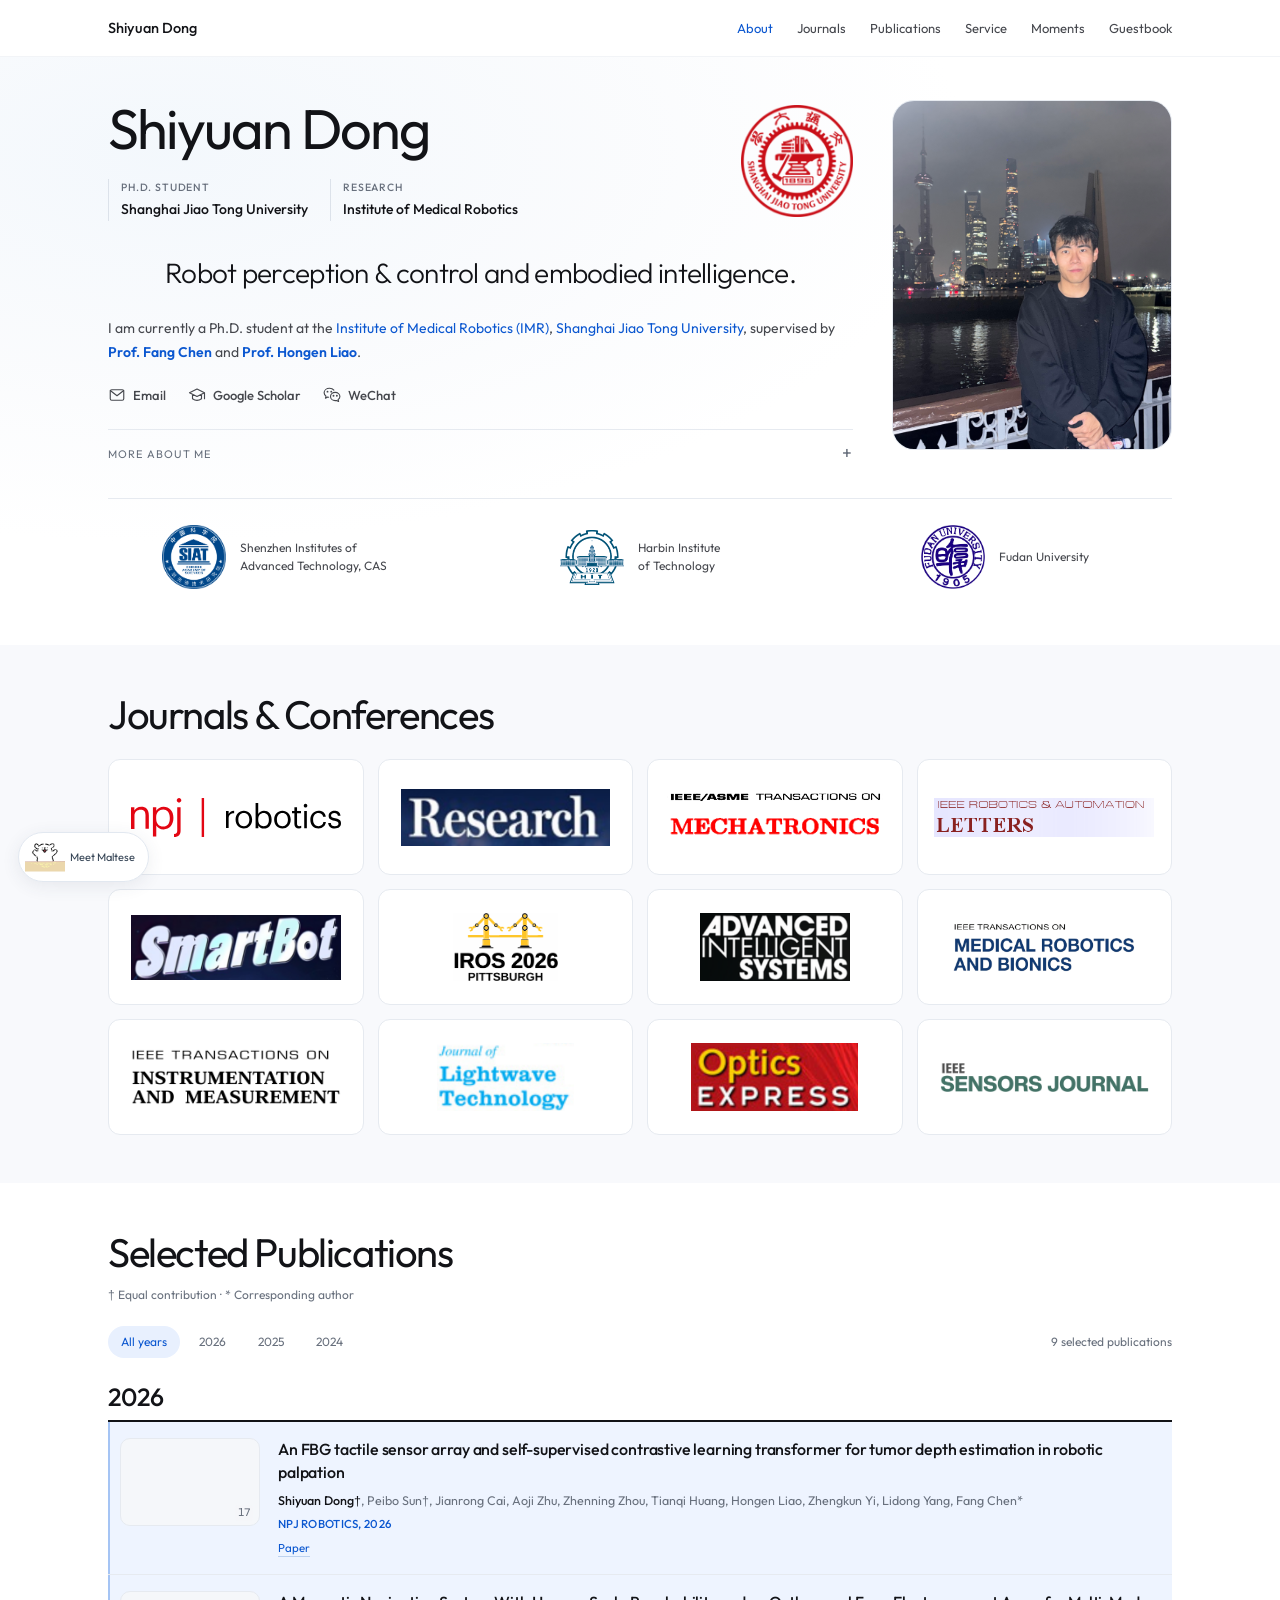
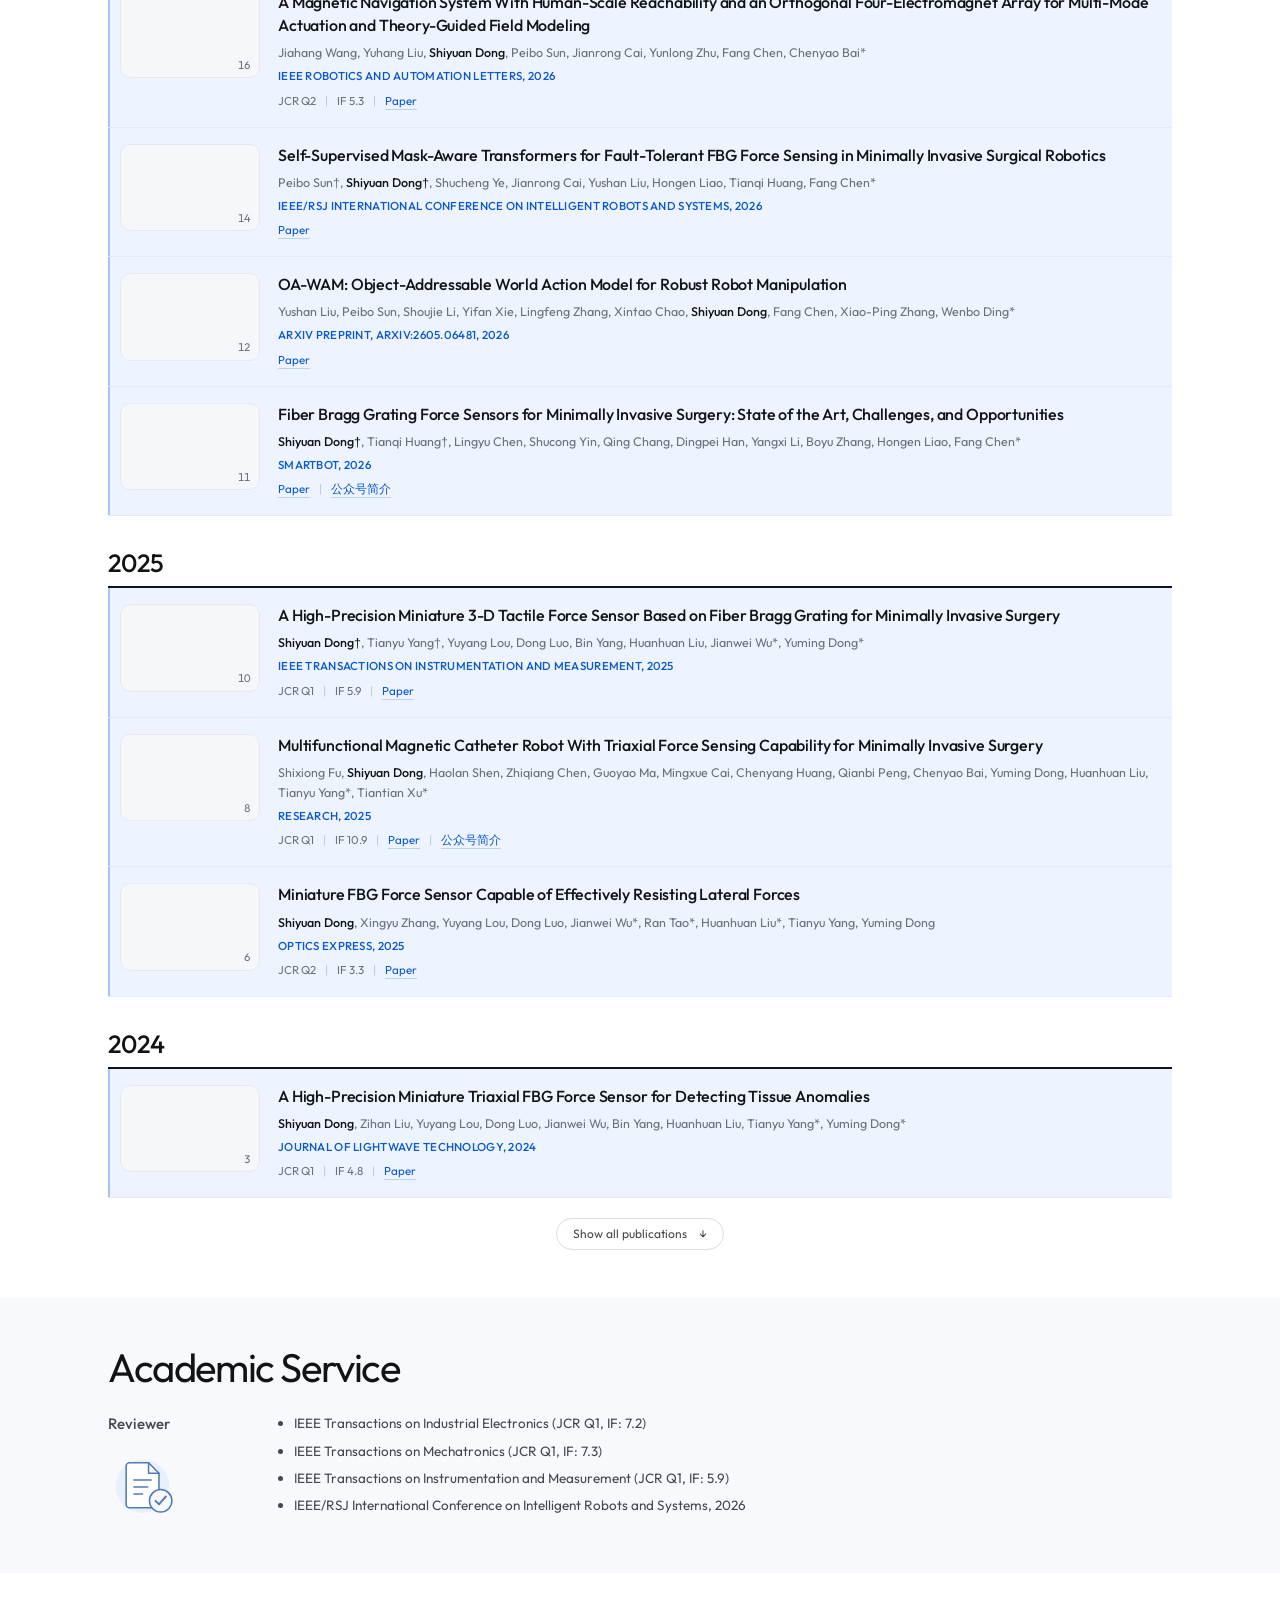
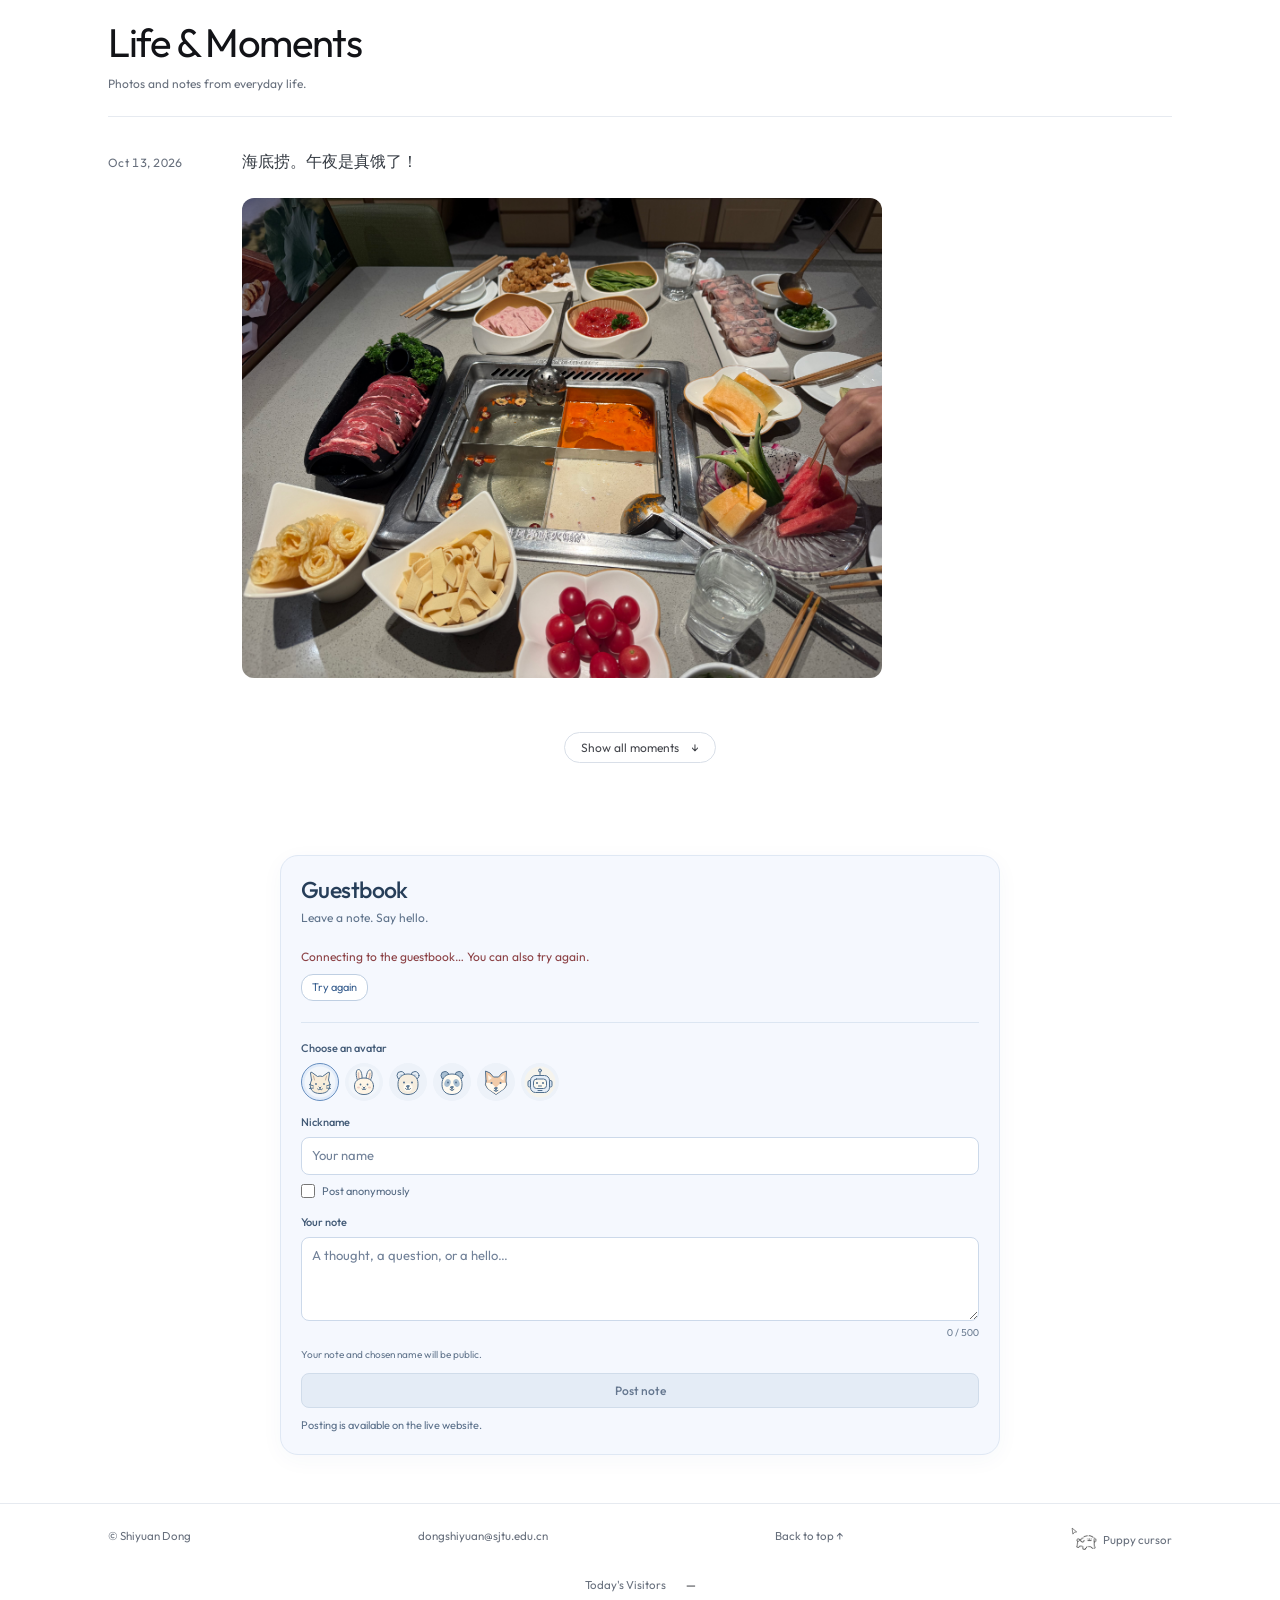
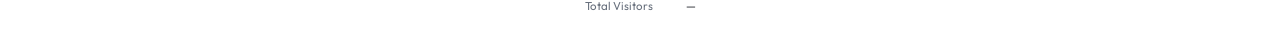
==== commit e3de8fdc: "Add interactive Maltese sidebar companion" ====
--- a/index.html
+++ b/index.html
@@ -13,12 +13,14 @@
     <link rel="stylesheet" href="moments.css?v=2">
     <link rel="stylesheet" href="guestbook.css?v=1">
     <link rel="stylesheet" href="puppy-cursor.css?v=2">
+    <link rel="stylesheet" href="pet.css?v=1">
     <script src="site.js?v=7" defer></script>
     <script src="moments.js?v=2" defer></script>
     <script src="api.js?v=1" defer></script>
     <script src="visitors.js?v=2" defer></script>
     <script src="guestbook.js?v=2" defer></script>
     <script src="puppy-cursor.js?v=2" defer></script>
+    <script src="pet.js?v=1" defer></script>
 </head>
 <body id="homepage">
     <a class="skip-link" href="#about-me">Skip to content</a>
@@ -466,6 +468,7 @@
         <img class="wechat-qr" src="images/wechat-qr.jpg" alt="Scan this QR code in WeChat to add Shiyuan Dong" width="888" height="1233" loading="lazy">
         <a class="qr-original" href="images/wechat-qr.jpg" target="_blank" rel="noopener noreferrer">Open full-size QR code <span aria-hidden="true">↗</span></a>
     </dialog>
+    <aside id="pet-companion" class="pet-companion" aria-label="Maltese pet companion" data-native-cursor hidden></aside>
     <footer class="site-footer"><div class="wrap footer-content"><span>© Shiyuan Dong</span><a href="mailto:dongshiyuan@sjtu.edu.cn">dongshiyuan@sjtu.edu.cn</a><a href="#homepage">Back to top <span aria-hidden="true">↑</span></a>
         <button class="puppy-cursor-toggle" type="button" aria-pressed="true" hidden><img src="images/cursor/maltese-idle.svg" width="27" height="27" alt="" aria-hidden="true"><span>Puppy cursor</span></button>
         <aside class="visitor-counter" aria-label="Visitor statistics. The same IP is counted once per 24 hours; days follow Beijing time, UTC+8." title="The same IP is counted once per 24 hours. Daily totals use Beijing time (UTC+8).">
--- a/pet.css
+++ b/pet.css
@@ -0,0 +1,100 @@
+.pet-companion {
+    --pet-blue: #527cac; --pet-line: #e2e8f0; --pet-muted: #748194;
+    position: fixed; left: 18px; bottom: max(18px, env(safe-area-inset-bottom)); z-index: 12;
+    color: #344354; font-size: 12px; line-height: 1.5;
+}
+.pet-companion button, .pet-companion input { font: inherit; }
+.pet-companion button { color: inherit; }
+.pet-companion button:focus-visible, .pet-companion input:focus-visible {
+    outline: 2px solid #527cac; outline-offset: 3px;
+}
+html.puppy-cursor-on .pet-companion button { cursor: pointer !important; }
+.pet-panel {
+    position: absolute; left: 0; bottom: 64px; width: 264px; max-width: calc(100vw - 36px);
+    max-height: calc(100dvh - 160px); overflow-y: auto; overscroll-behavior: contain;
+    padding: 16px; border: 1px solid var(--pet-line); border-radius: 22px;
+    background: rgb(255 255 255 / 98%); box-shadow: 0 12px 44px rgb(52 67 84 / 10%);
+    scrollbar-width: thin;
+}
+.pet-heading { display: flex; align-items: center; justify-content: space-between; gap: 6px; }
+.pet-eyebrow { margin: 0 0 2px; color: var(--pet-muted); font-size: 8px; letter-spacing: .13em; font-weight: 500; }
+.pet-name-row { display: flex; align-items: center; gap: 5px; }
+.pet-name { max-width: 150px; overflow-wrap: anywhere; font-size: 18px; line-height: 1.3; font-weight: 500; }
+.pet-icon-button { display: grid; place-items: center; flex: 0 0 auto; width: 30px; height: 30px; padding: 6px; border: 0; border-radius: 50%; background: transparent; }
+.pet-icon-button:hover { background: #f0f4f9; }
+.pet-icon-button svg, .pet-action svg { width: 17px; height: 17px; fill: none; stroke: currentColor; stroke-width: 1.7; stroke-linecap: round; stroke-linejoin: round; }
+.pet-rename { display: flex; gap: 6px; margin-top: 10px; }
+.pet-rename input { width: 100%; min-width: 0; padding: 7px; border: 1px solid var(--pet-line); border-radius: 8px; }
+.pet-rename button { border: 0; border-radius: 8px; padding: 7px 10px; background: #eaf1fb; }
+.pet-speech { position: relative; display: grid; place-items: center; min-height: 52px; margin: 14px 0 0; padding: 9px 10px; border: 1px solid #e3eaf3; border-radius: 12px; background: #f7f9fd; color: #5b6b7e; font-size: 11px; text-align: center; }
+.pet-speech::after { content: ''; position: absolute; bottom: -5px; left: calc(50% - 4px); width: 8px; height: 8px; border-right: 1px solid #e3eaf3; border-bottom: 1px solid #e3eaf3; background: #f7f9fd; transform: rotate(45deg); }
+.pet-stage { position: relative; display: grid; place-items: center; height: 158px; margin: 6px 0 0; overflow: hidden; isolation: isolate; }
+.pet-stage::before { content: ''; position: absolute; width: 162px; height: 100px; bottom: 12px; z-index: -1; background: radial-gradient(ellipse, #f4efdf 0, #faf7f0 48%, transparent 72%); border-radius: 50%; }
+.pet-dog { display: grid; place-items: center; width: 150px; height: 142px; padding: 8px; border: 0; border-radius: 30px; background: transparent; transform-origin: 50% 85%; }
+.pet-dog img { width: 128px; height: 128px; object-fit: contain; pointer-events: none; -webkit-user-drag: none; user-select: none; }
+.pet-dog:hover { background: rgb(242 246 252 / 40%); }
+.pet-stage[data-animation="idle"] .pet-dog { animation: pet-breathe 4s ease-in-out infinite; }
+.pet-stage[data-animation="pet"] .pet-dog { animation: pet-wiggle .48s ease-in-out 3; }
+.pet-stage[data-animation="feed"] .pet-dog { animation: pet-nibble .3s ease-in-out 5; }
+.pet-stage[data-animation="bounce"] .pet-dog { animation: pet-hop .65s ease-in-out 3; }
+.pet-stage[data-animation="spin"] .pet-dog { animation: pet-spin 1s ease-in-out; }
+.pet-stage[data-animation="bow"] .pet-dog { animation: pet-bow 1.2s ease-in-out; }
+.pet-stage[data-animation="sleep"] .pet-dog { transform: translateY(10px) rotate(-7deg); animation: pet-breathe 5s ease-in-out infinite; }
+.pet-stage[data-animation="play"] .pet-dog { width: 106px; margin-top: 30px; animation: pet-wiggle 1.1s ease-in-out infinite; }
+.pet-stage[data-animation="play"] .pet-dog img { width: 96px; height: 96px; }
+.pet-prop { position: absolute; left: 50%; top: 18px; z-index: 2; font-size: 24px; pointer-events: none; }
+.pet-stage[data-animation="pet"] .pet-prop, .pet-stage[data-animation="bounce"] .pet-prop { animation: pet-heart 1.4s ease-out 2; }
+.pet-stage[data-animation="feed"] .pet-prop { top: 72px; animation: pet-snack 1.4s ease-in-out; }
+.pet-stage[data-animation="sleep"] .pet-prop { left: 68%; top: 18px; color: #8c9eb4; font: 500 21px Georgia, serif; animation: pet-heart 3s ease-out infinite; }
+.pet-ball { position: absolute; left: 72%; top: 25%; z-index: 3; width: 40px; height: 40px; padding: 4px; border: 0; border-radius: 50%; background: transparent; }
+.pet-ball svg { display: block; width: 100%; height: 100%; filter: drop-shadow(0 3px 2px rgb(52 67 84 / 10%)); }
+.pet-ball:hover { background: #fff1df; }
+.pet-bond { display: flex; align-items: center; justify-content: center; gap: 5px; margin: 0 0 12px; font-size: 10px; color: #8a7580; }
+.pet-bond span:first-child { color: #d99da7; letter-spacing: 1px; }
+.pet-meters { display: grid; grid-template-columns: 1fr 1fr; gap: 16px; margin-bottom: 14px; }
+.pet-meter-label { display: flex; justify-content: space-between; color: var(--pet-muted); font-size: 9px; margin-bottom: 4px; }
+.pet-meter-label output { color: #728398; font-variant-numeric: tabular-nums; }
+.pet-meter { width: 100%; height: 4px; border: 0; display: block; overflow: hidden; border-radius: 4px; background: #edf1f6; accent-color: #94afcf; }
+.pet-meter::-webkit-progress-bar { background: #edf1f6; border-radius: 4px; }
+.pet-meter::-webkit-progress-value { background: #94afcf; border-radius: 4px; }
+.pet-meter::-moz-progress-bar { background: #94afcf; border-radius: 4px; }
+.pet-actions { display: grid; grid-template-columns: repeat(3, 1fr); gap: 7px; }
+.pet-action { display: flex; flex-direction: column; align-items: center; justify-content: center; gap: 4px; min-height: 48px; padding: 7px 3px; border: 1px solid var(--pet-line); border-radius: 11px; background: #fff; font-size: 10px !important; transition: background .16s ease, border-color .16s ease, transform .16s ease; }
+.pet-action:hover { background: #f2f6fc; border-color: #b8cbe2; transform: translateY(-1px); }
+.pet-action[aria-pressed="true"] { background: #eaf1fb; border-color: #b9cee8; }
+.pet-chat { display: grid; gap: 5px; padding-top: 10px; }
+.pet-chat button { min-height: 32px; padding: 6px 10px; border: 1px solid var(--pet-line); border-radius: 10px; background: #f7f9fd; text-align: left; font-size: 10px; }
+.pet-credit { margin: 12px 0 0; text-align: center; font-size: 8px; }
+.pet-credit a { color: #95a0af; }
+.pet-launcher { display: flex; align-items: center; gap: 5px; min-height: 50px; padding: 4px 13px 4px 6px; border: 1px solid var(--pet-line); border-radius: 30px; background: #fff; box-shadow: 0 4px 18px rgb(52 67 84 / 9%); font-size: 11px !important; }
+.pet-launcher img { width: 40px; height: 40px; object-fit: contain; }
+body.dialog-open .pet-companion, body:has(.video-float:not([hidden])) .pet-companion { visibility: hidden; pointer-events: none; }
+.pet-companion[data-paused="true"] *, .pet-companion[data-paused="true"] *::before { animation-play-state: paused !important; }
+@media (min-width: 1600px) and (max-width: 1679px) {
+    .pet-companion { bottom: 100px; }
+    .pet-panel { max-height: calc(100dvh - 240px); }
+}
+@media (min-width: 1680px) {
+    .pet-companion { left: max(20px, calc((100vw - 1120px) / 4 - 112px)); top: 96px; bottom: auto; width: 224px; }
+    .pet-panel { position: relative; bottom: auto; width: 224px; padding: 14px; max-height: calc(100dvh - 202px); box-shadow: 0 8px 32px rgb(52 67 84 / 5%); }
+    .pet-companion[data-open="true"] .pet-launcher { display: none; }
+    .pet-launcher { margin-inline: auto; }
+}
+@media (max-width: 480px) {
+    .pet-companion { left: 12px; bottom: max(12px, env(safe-area-inset-bottom)); }
+    .pet-panel { max-width: calc(100vw - 24px); }
+    .pet-rename input { font-size: 16px; }
+    .pet-action { min-height: 50px; }
+}
+@media (prefers-reduced-motion: reduce) {
+    .pet-companion *, .pet-companion *::before, .pet-companion *::after { animation: none !important; transition: none !important; }
+}
+@media print { .pet-companion { display: none; } }
+@keyframes pet-breathe { 0%, 100% { scale: 1; } 50% { scale: 1.025; } }
+@keyframes pet-wiggle { 0%, 100% { rotate: 0deg; } 30% { rotate: -6deg; } 70% { rotate: 6deg; } }
+@keyframes pet-nibble { 0%, 100% { translate: 0 0; } 50% { translate: 0 4px; scale: 1.04 .96; } }
+@keyframes pet-hop { 0%, 100% { translate: 0 0; } 45% { translate: 0 -14px; rotate: -5deg; } }
+@keyframes pet-spin { to { rotate: 360deg; } }
+@keyframes pet-bow { 45% { rotate: 14deg; scale: 1 .86; } }
+@keyframes pet-heart { from { translate: 0 8px; opacity: 0; } 20% { opacity: 1; } to { translate: 12px -22px; opacity: 0; } }
+@keyframes pet-snack { from { translate: -60px 40px; scale: .7; } 70% { translate: -8px 0; scale: 1; opacity: 1; } to { translate: 0 0; scale: .3; opacity: 0; } }
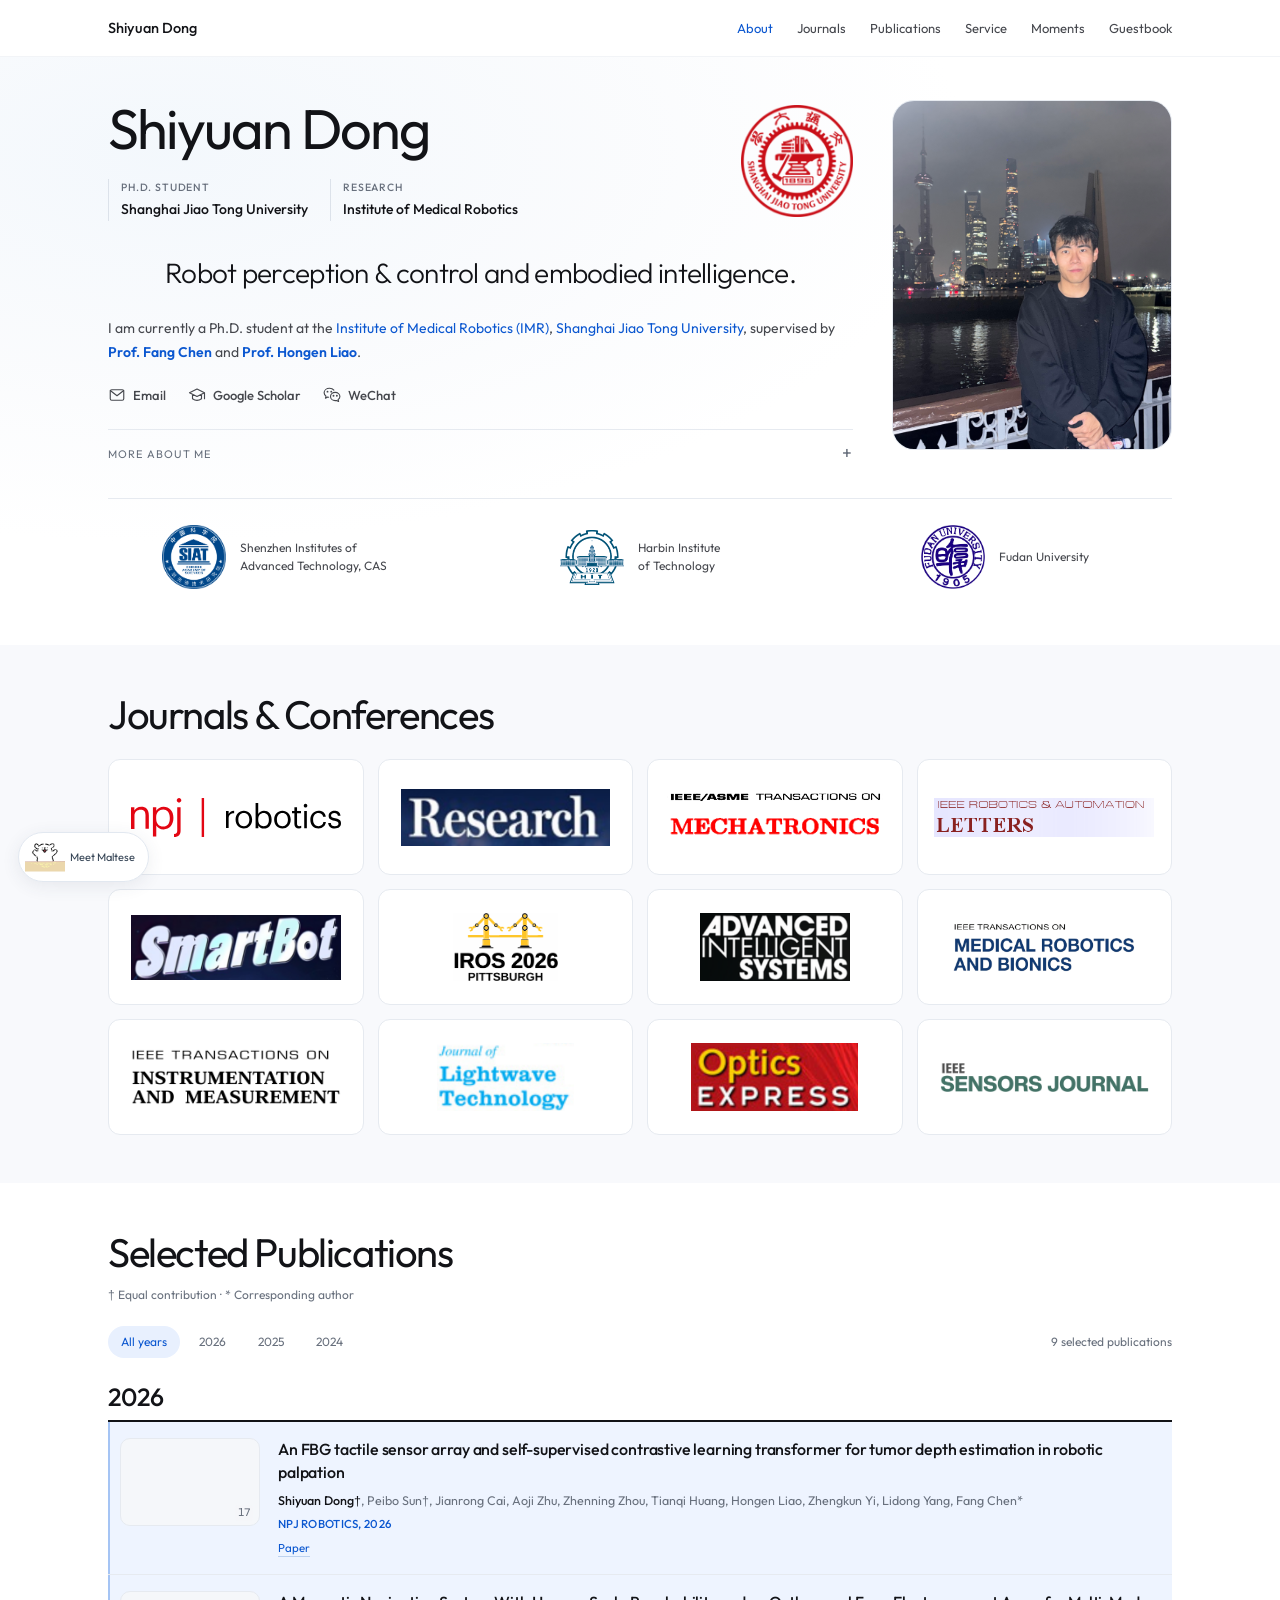
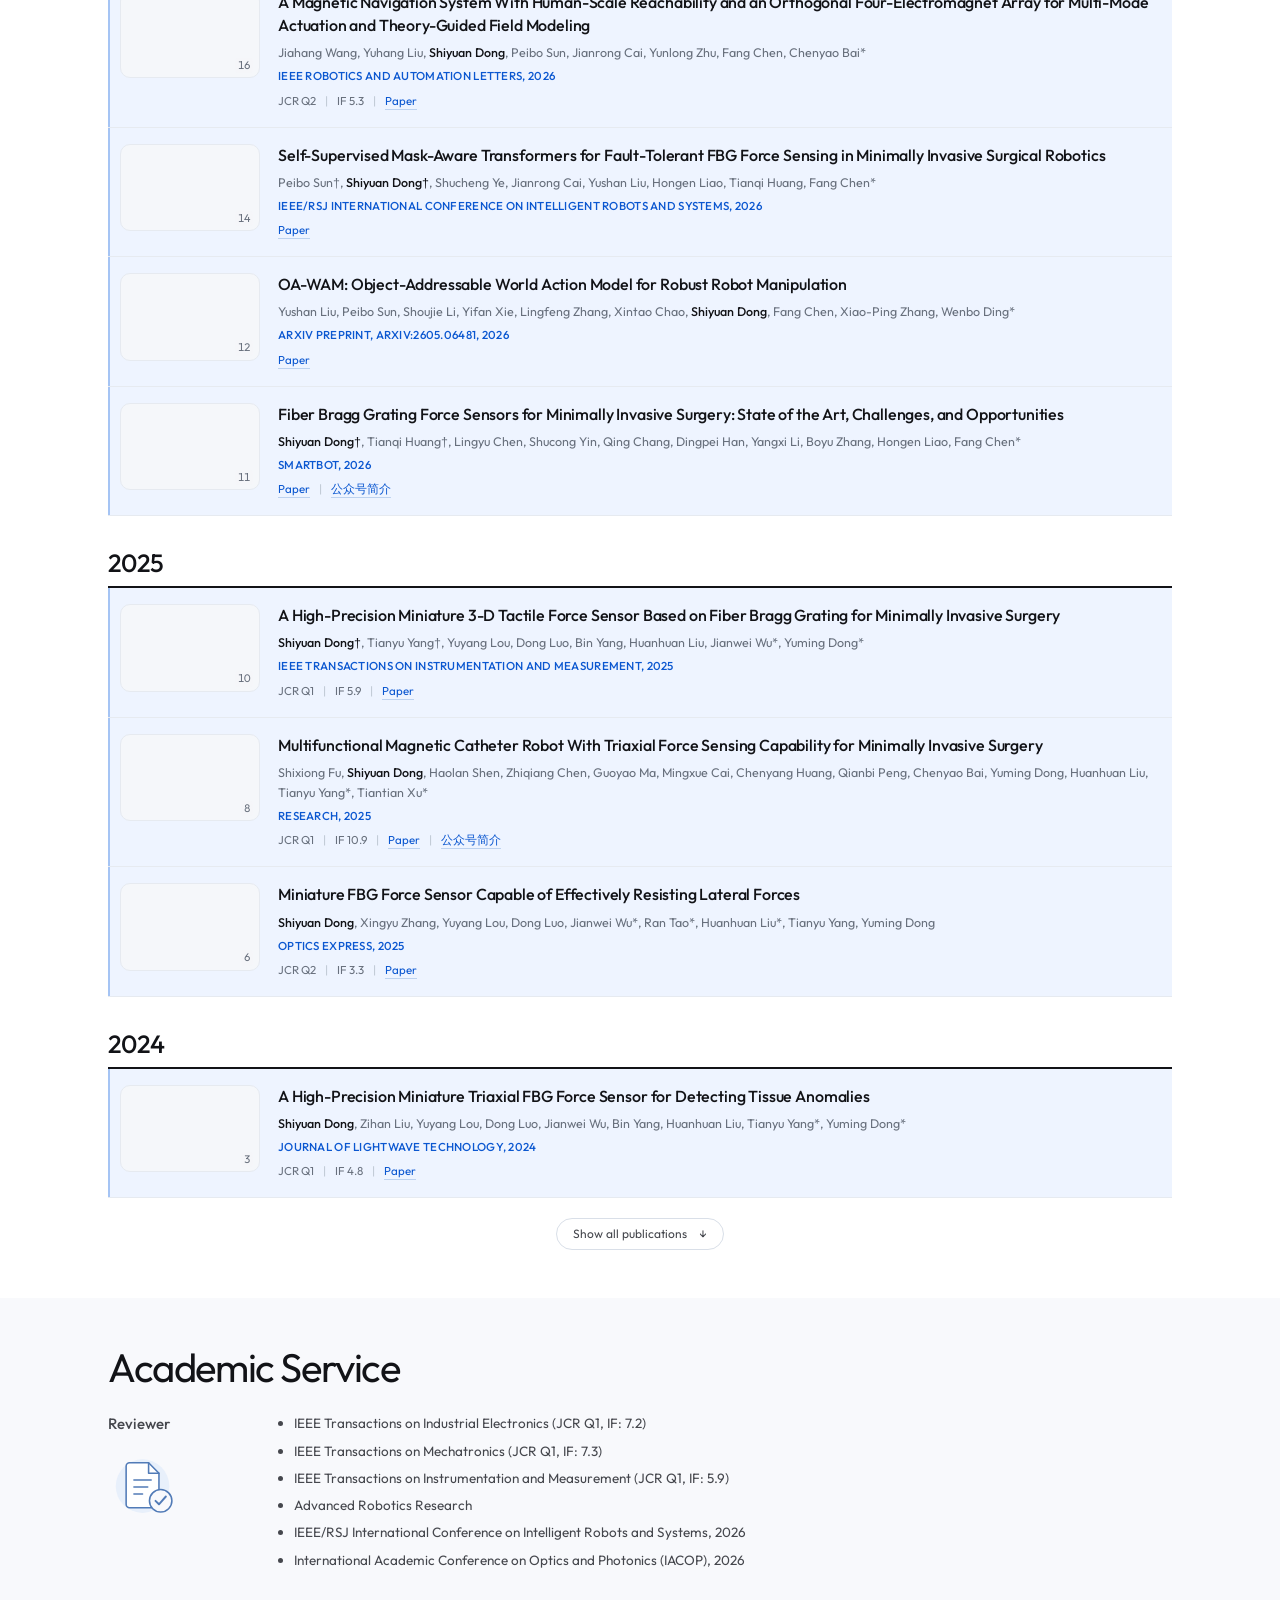
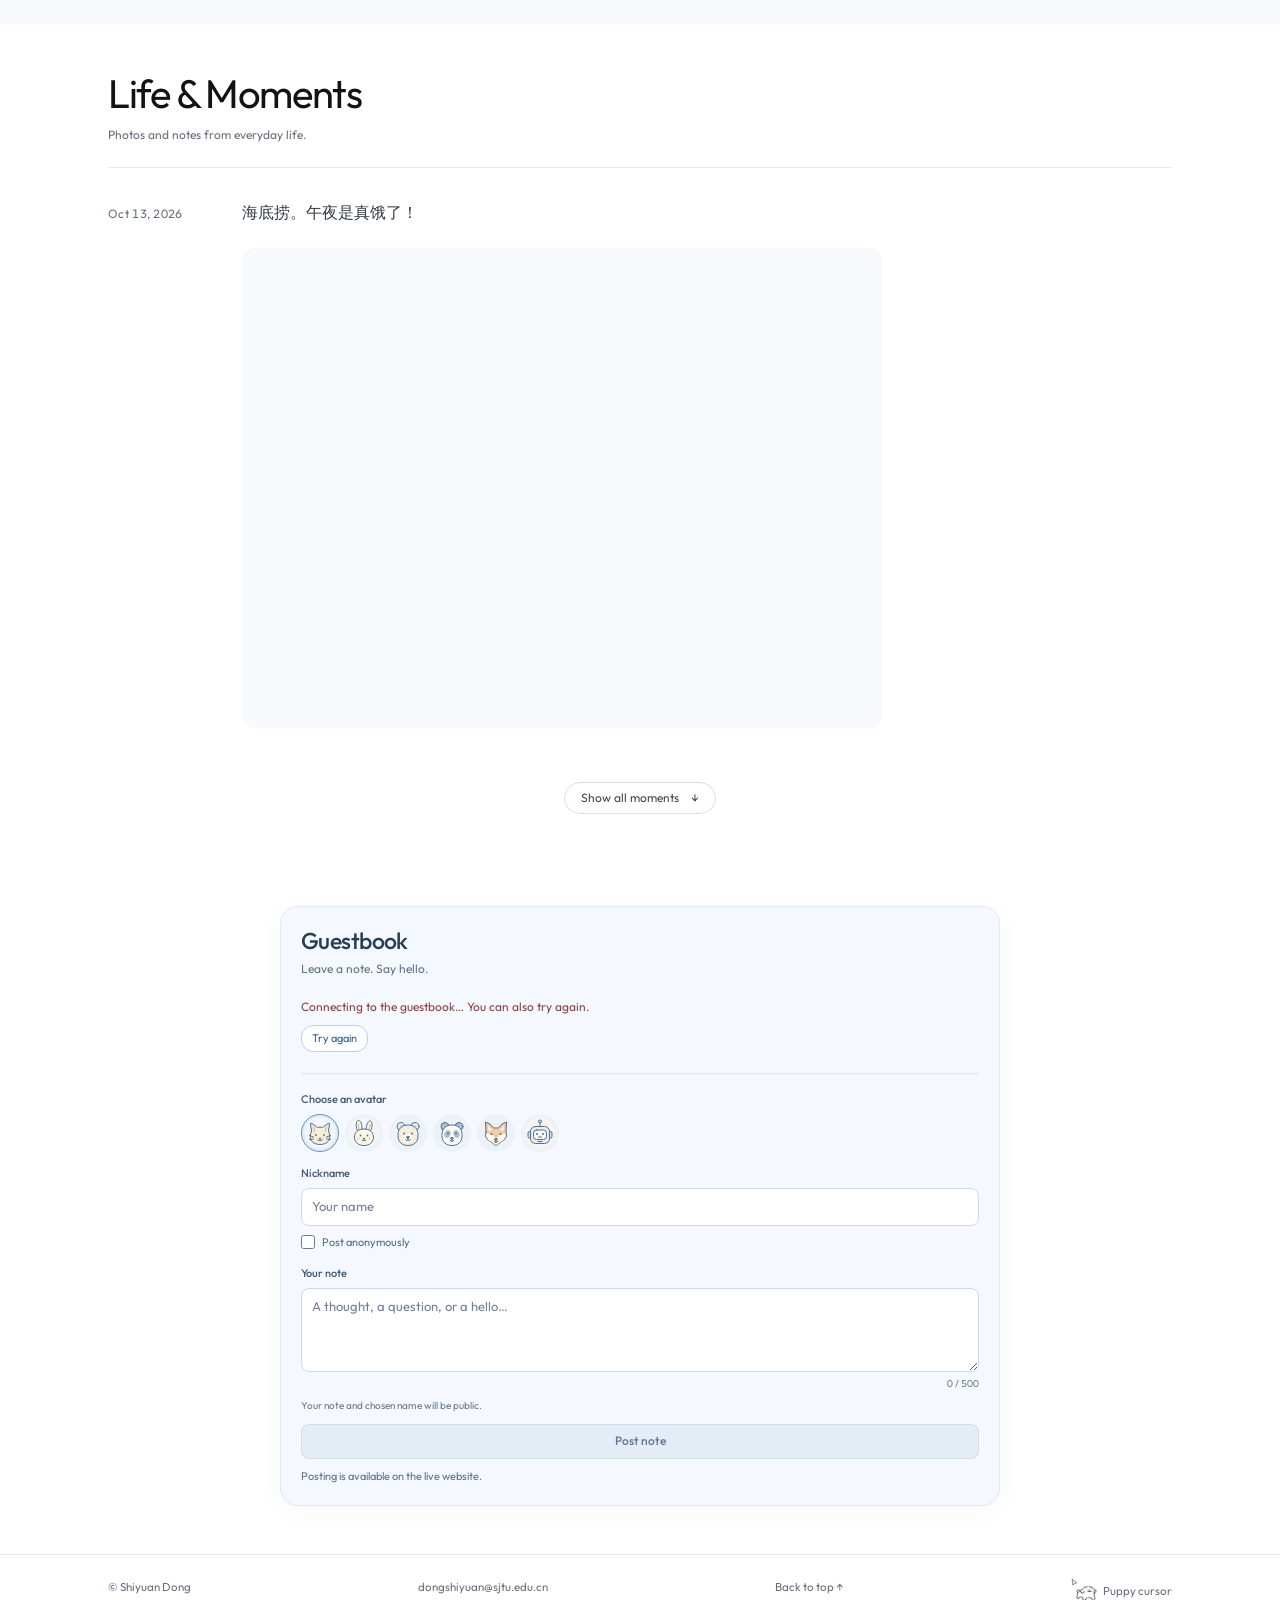
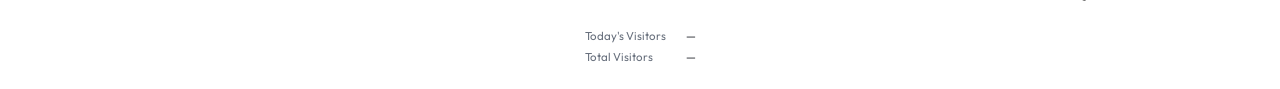
==== commit c9abce1a: "Add Advanced Robotics Research and IACOP 2026 reviewer service" ====
--- a/index.html
+++ b/index.html
@@ -420,7 +420,9 @@
 <li>IEEE Transactions on Industrial Electronics (JCR Q1, IF: 7.2)</li>
 <li>IEEE Transactions on Mechatronics (JCR Q1, IF: 7.3)</li>
 <li>IEEE Transactions on Instrumentation and Measurement (JCR Q1, IF: 5.9)</li>
+<li>Advanced Robotics Research</li>
 <li>IEEE/RSJ International Conference on Intelligent Robots and Systems, 2026</li>
+<li>International Academic Conference on Optics and Photonics (IACOP), 2026</li>
 </ul></div></div>
         </section>
         <section class="block moments-section" id="moments" aria-labelledby="moments-title">
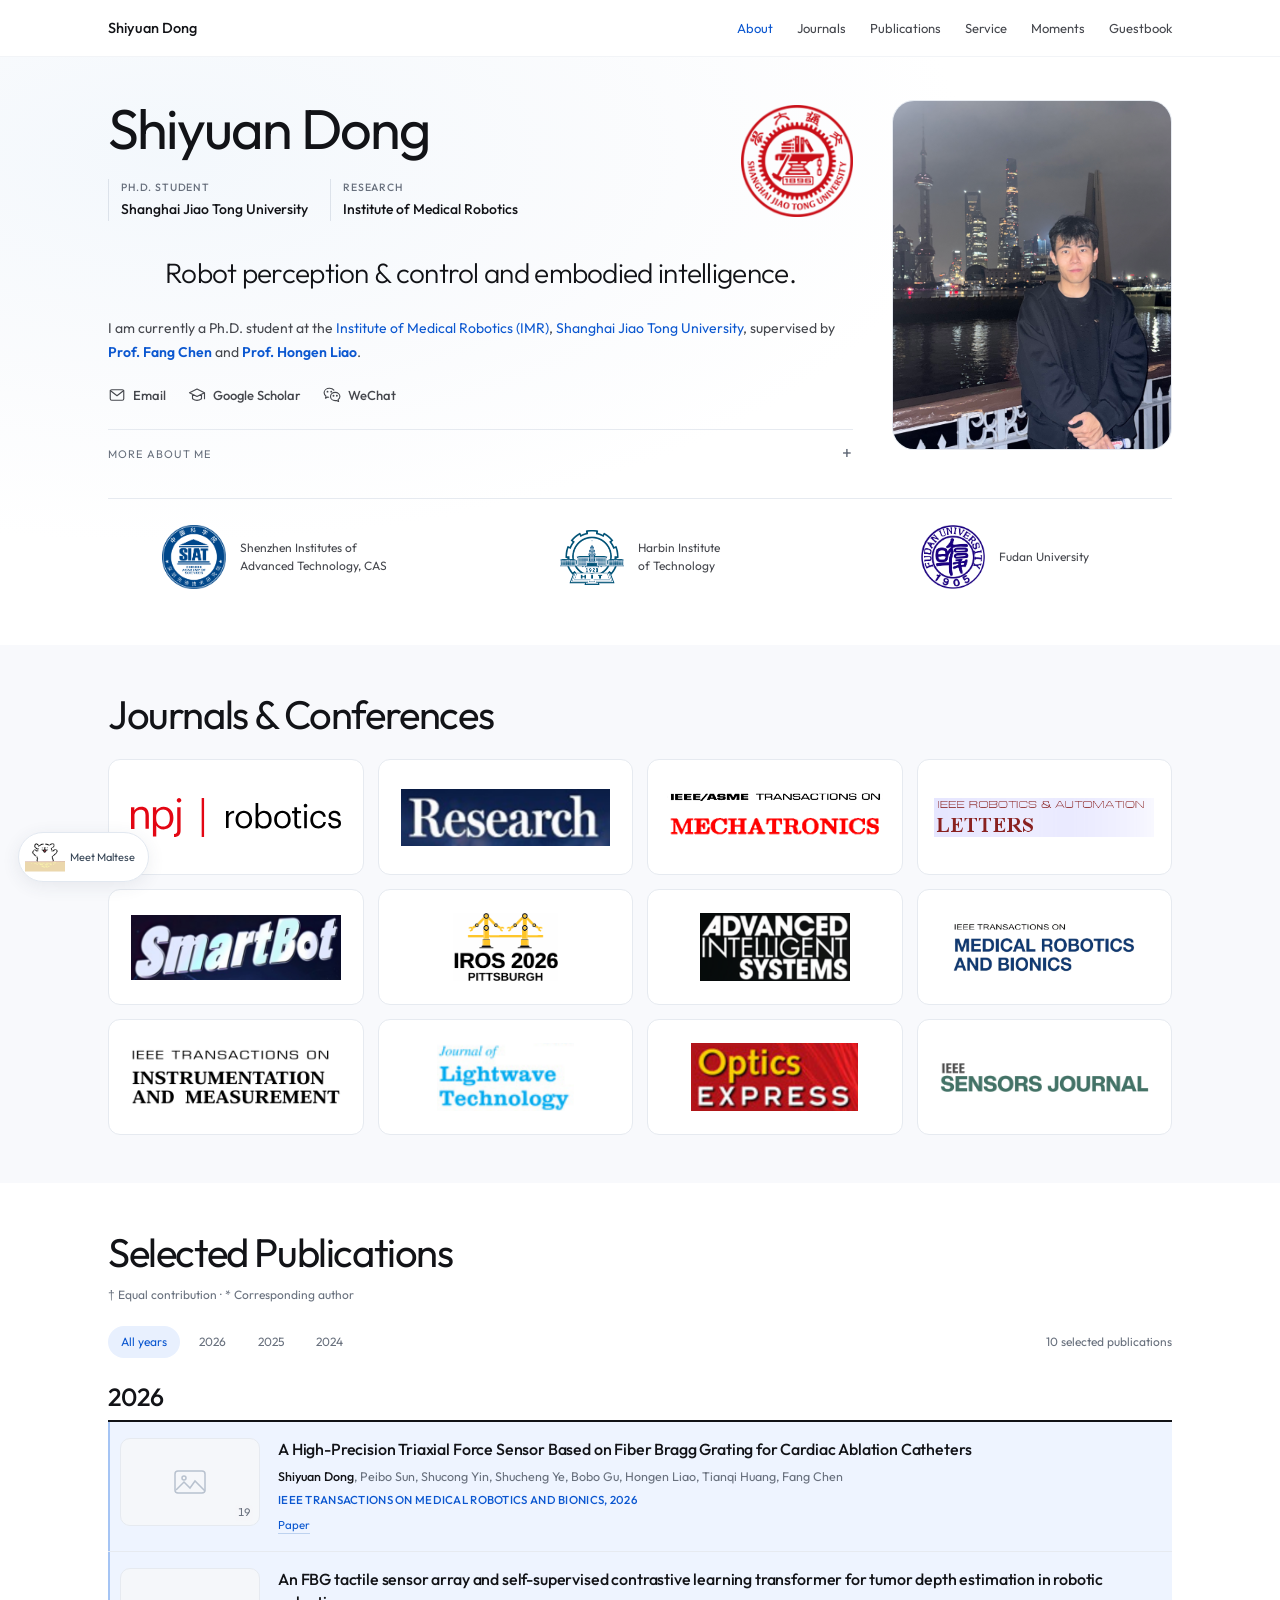
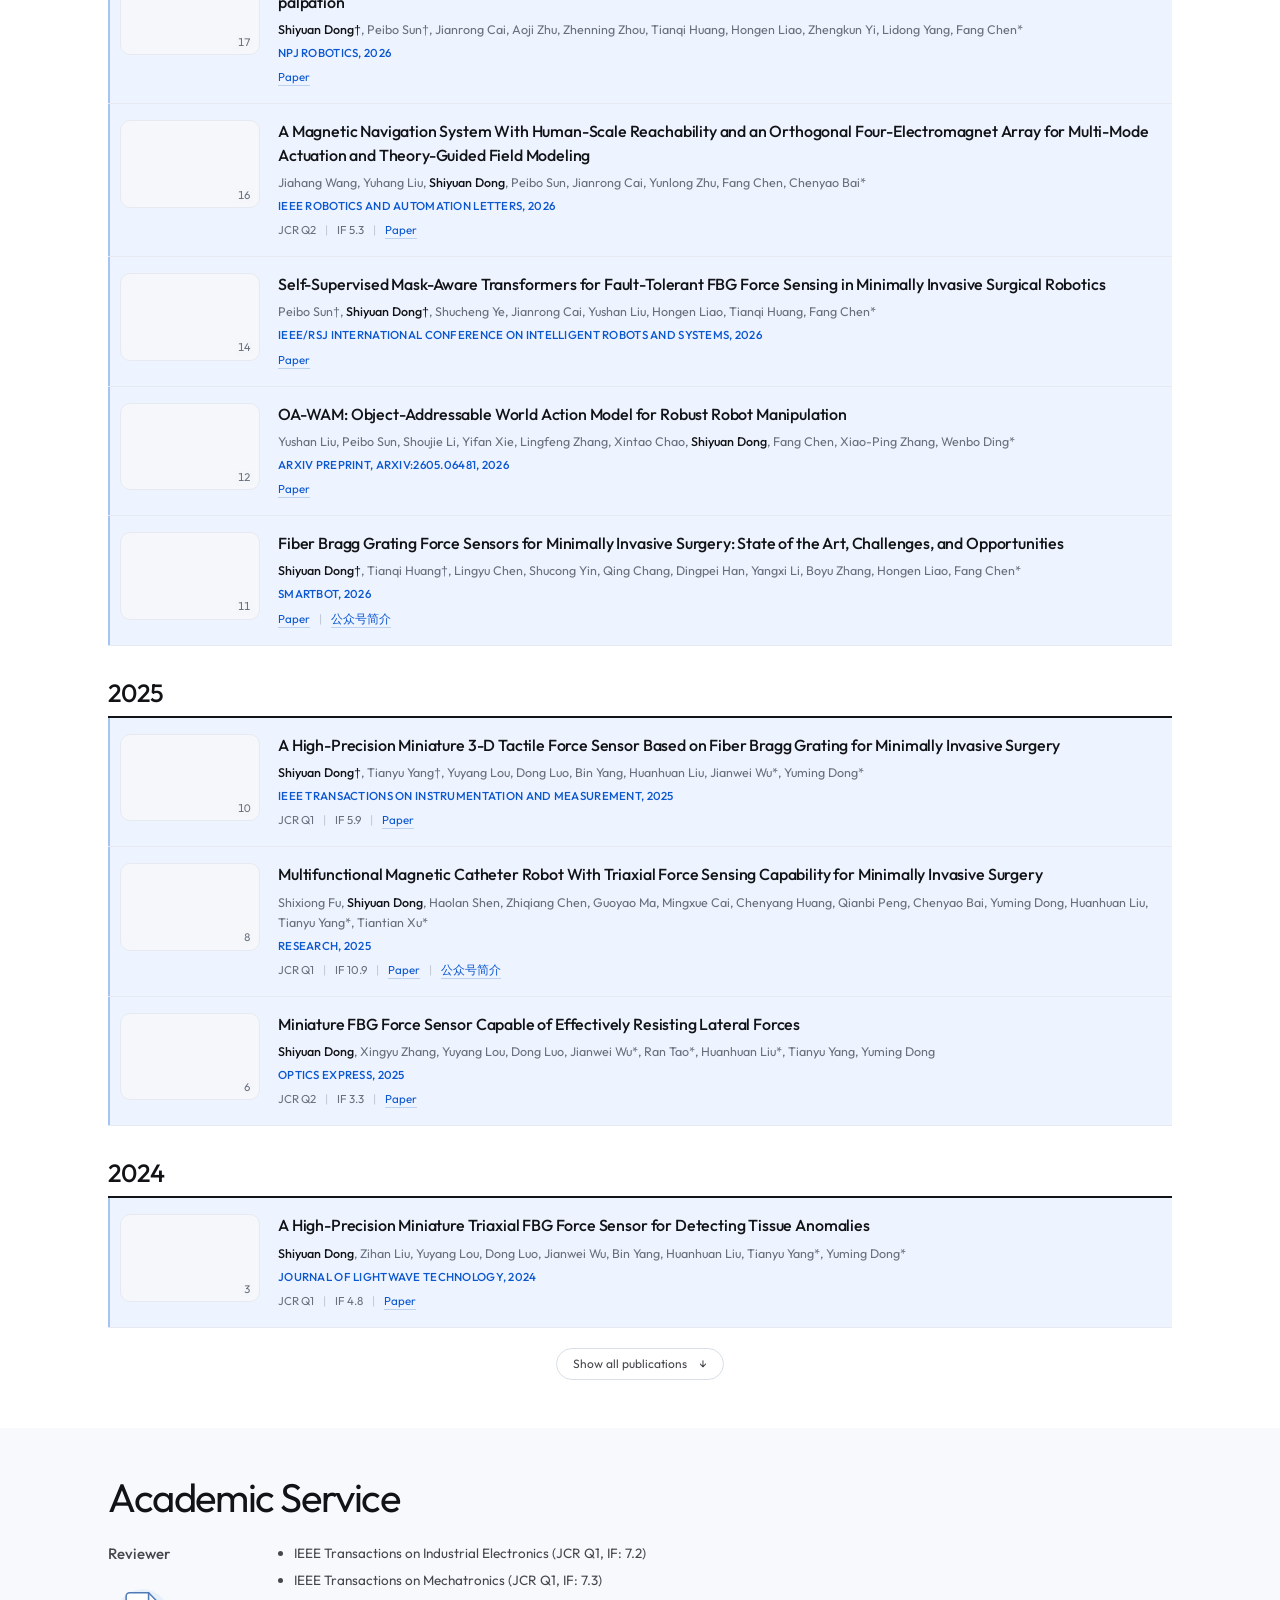
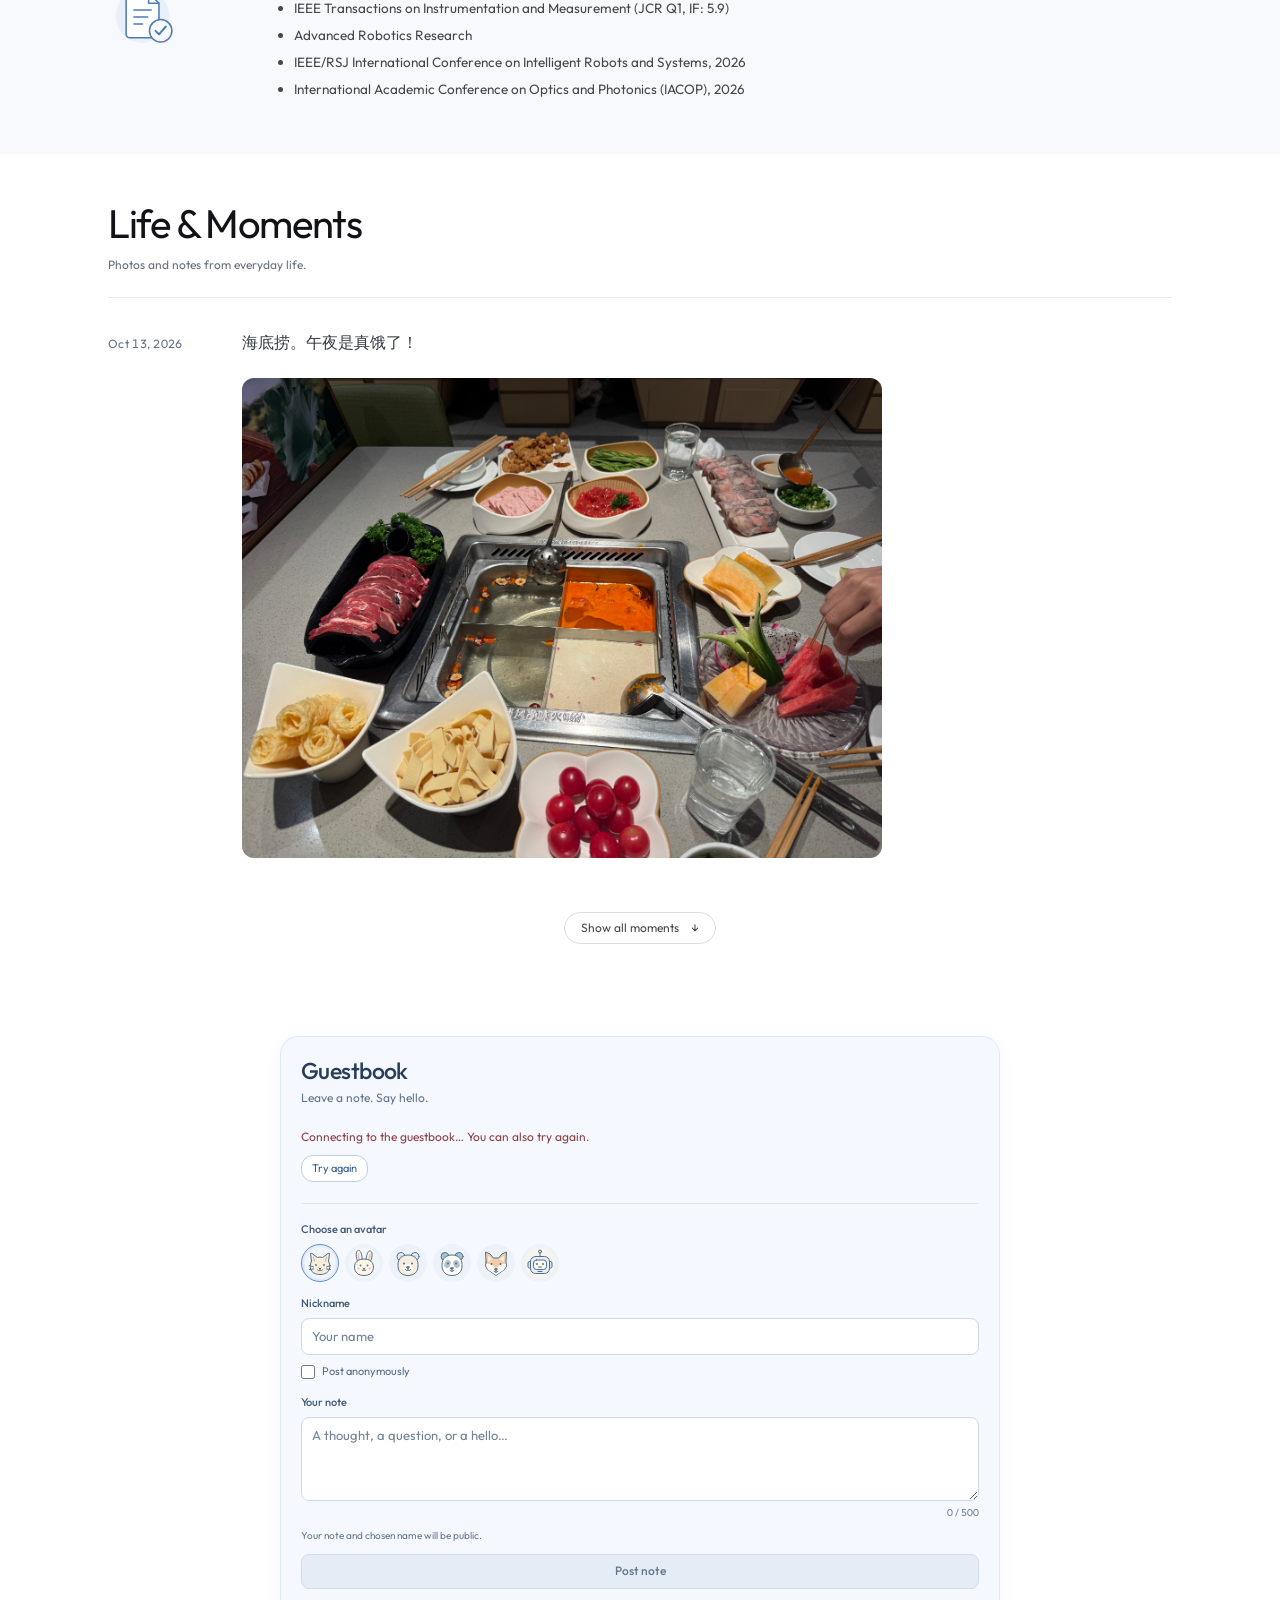
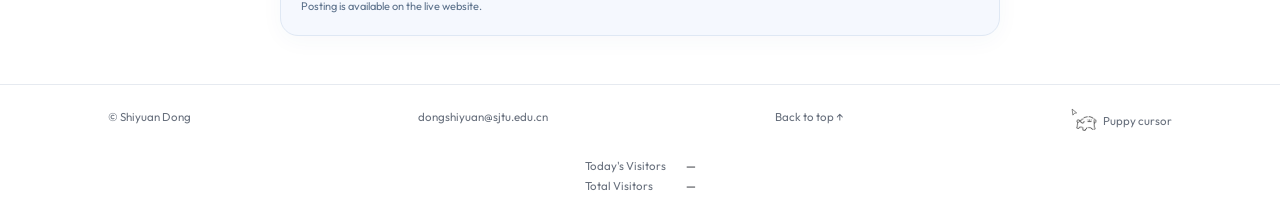
==== commit 7b4f2712: "Add highlighted cardiac ablation force sensor publication" ====
--- a/index.html
+++ b/index.html
@@ -144,10 +144,21 @@
                         <button type="button" data-filter="2024" aria-pressed="false">2024</button>
                         <button type="button" data-filter="2023" aria-pressed="false">2023</button>
                     </div>
-                    <p class="publication-count" role="status" aria-live="polite">18 publications</p>
+                    <p class="publication-count" role="status" aria-live="polite">19 publications</p>
                 </div>
                 <div id="publication-list">
-                <div class="publication-group" data-publication-year="2026"><h3 class="year-heading">2026</h3><div class="pub-list"><article class="pub-item" data-year="2026"><div class="pub-media" data-media-id="13">
+                <div class="publication-group" data-publication-year="2026"><h3 class="year-heading">2026</h3><div class="pub-list"><article class="pub-item pub-featured" data-year="2026"><div class="pub-media" data-media-id="19">
+<div class="media-placeholder" aria-hidden="true"><svg viewBox="0 0 32 24" fill="none" stroke="currentColor" stroke-width="1.5"><rect x="1" y="1" width="30" height="22" rx="3"/><circle cx="10" cy="8" r="2"/><path d="m2 20 8-8 6 6 5-7 10 10"/></svg></div>
+<span class="pub-number" aria-hidden="true">19</span>
+</div><div class="pub-content">
+<h4 class="pub-title">A High-Precision Triaxial Force Sensor Based on Fiber Bragg Grating for Cardiac Ablation Catheters</h4>
+<div class="pub-authors"><strong>Shiyuan Dong</strong>, Peibo Sun, Shucong Yin, Shucheng Ye, Bobo Gu, Hongen Liao, Tianqi Huang, Fang Chen</div>
+<div class="pub-venue"><em>IEEE Transactions on Medical Robotics and Bionics</em>, 2026</div>
+<div class="pub-tags">
+<a aria-label="Read paper: A High-Precision Triaxial Force Sensor Based on Fiber Bragg Grating for Cardiac Ablation Catheters" class="tag" href="https://doi.org/10.1109/TMRB.2026.3742047" rel="noopener noreferrer" target="_blank">Paper</a>
+</div>
+</div></article>
+<article class="pub-item" data-year="2026"><div class="pub-media" data-media-id="13">
 <video src="videos/publication-18.mp4" muted loop playsinline controls preload="metadata" aria-label="Demonstration video for publication 18"></video>
 <button class="video-preview-toggle" type="button" aria-label="Open video for publication 18 in picture-in-picture" aria-expanded="false" title="Open in picture-in-picture" hidden><svg viewBox="0 0 24 24" fill="none" stroke="currentColor" stroke-width="1.7" aria-hidden="true"><rect x="3" y="4" width="18" height="16" rx="2"/><rect x="12" y="11" width="7" height="6" rx="1" fill="currentColor" stroke="none"/></svg></button>
 <span class="video-preview-status" aria-hidden="true" hidden>Playing in<br>floating window</span>
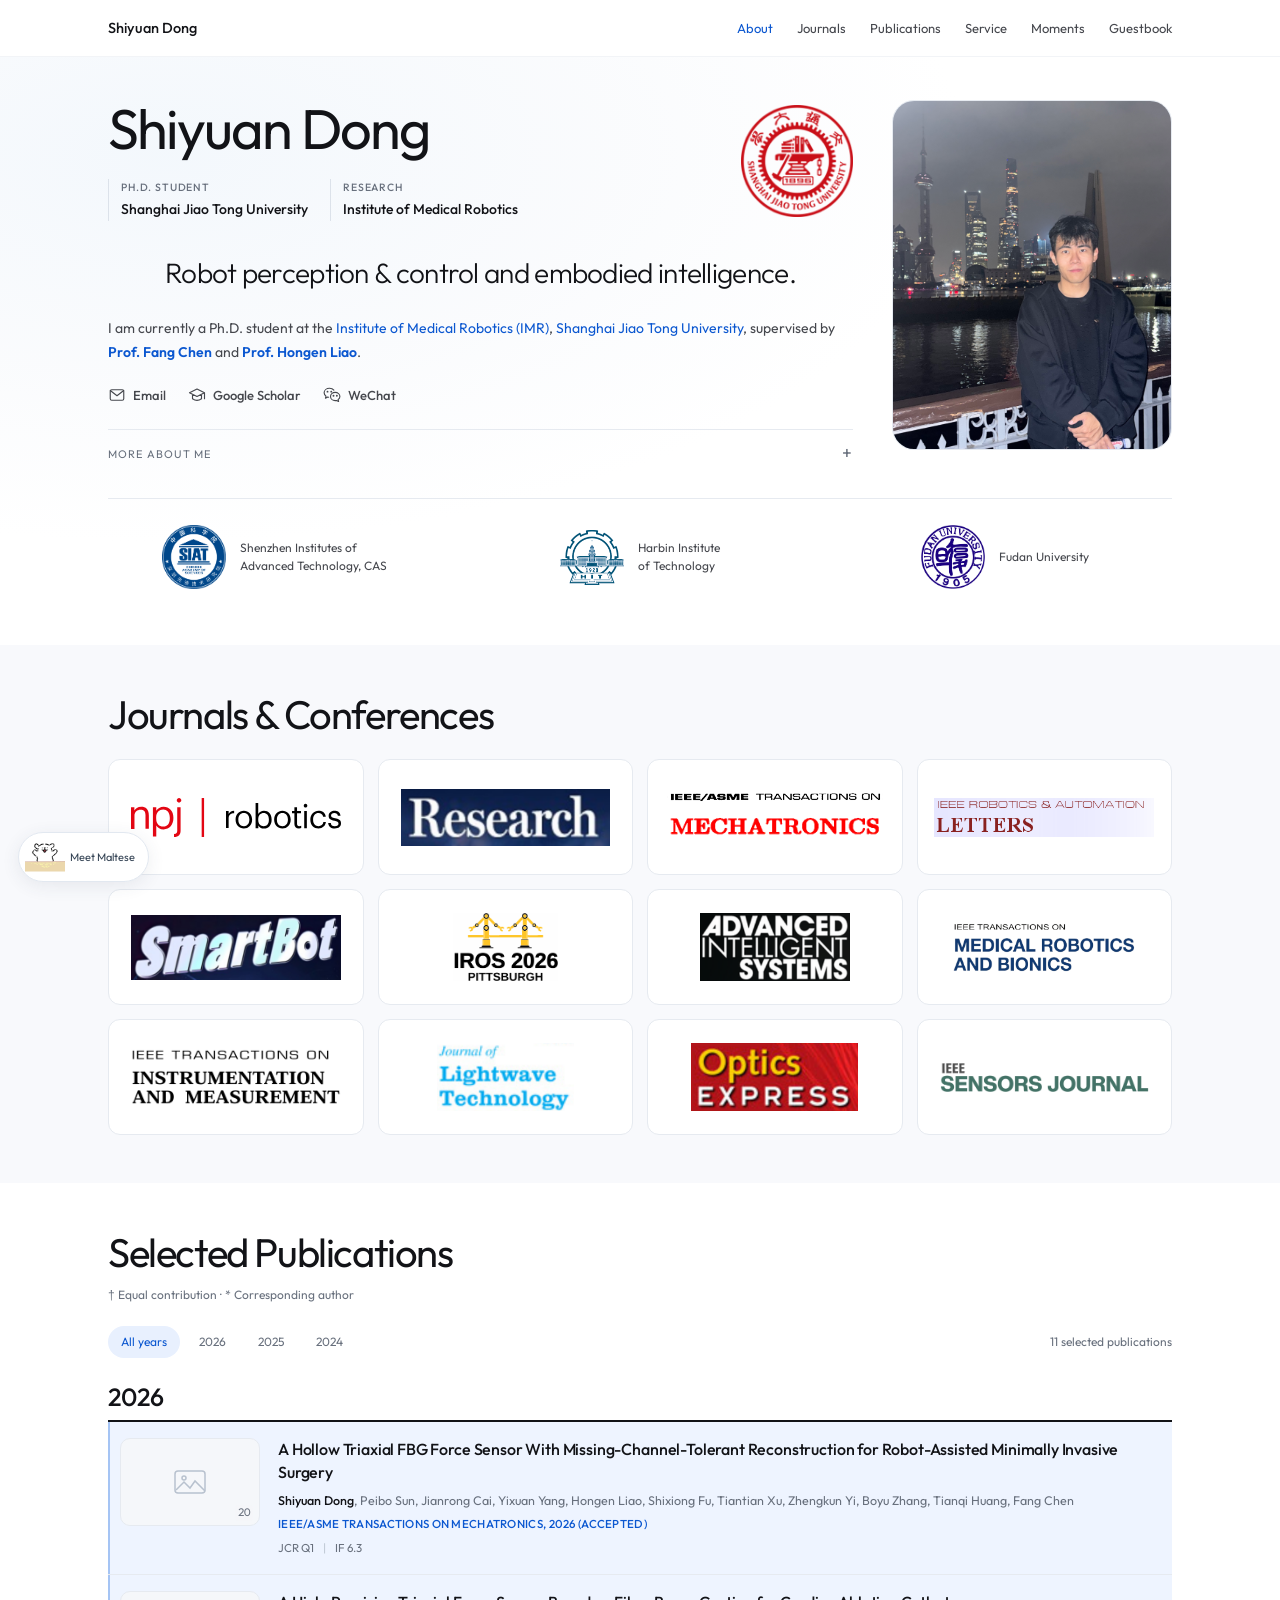
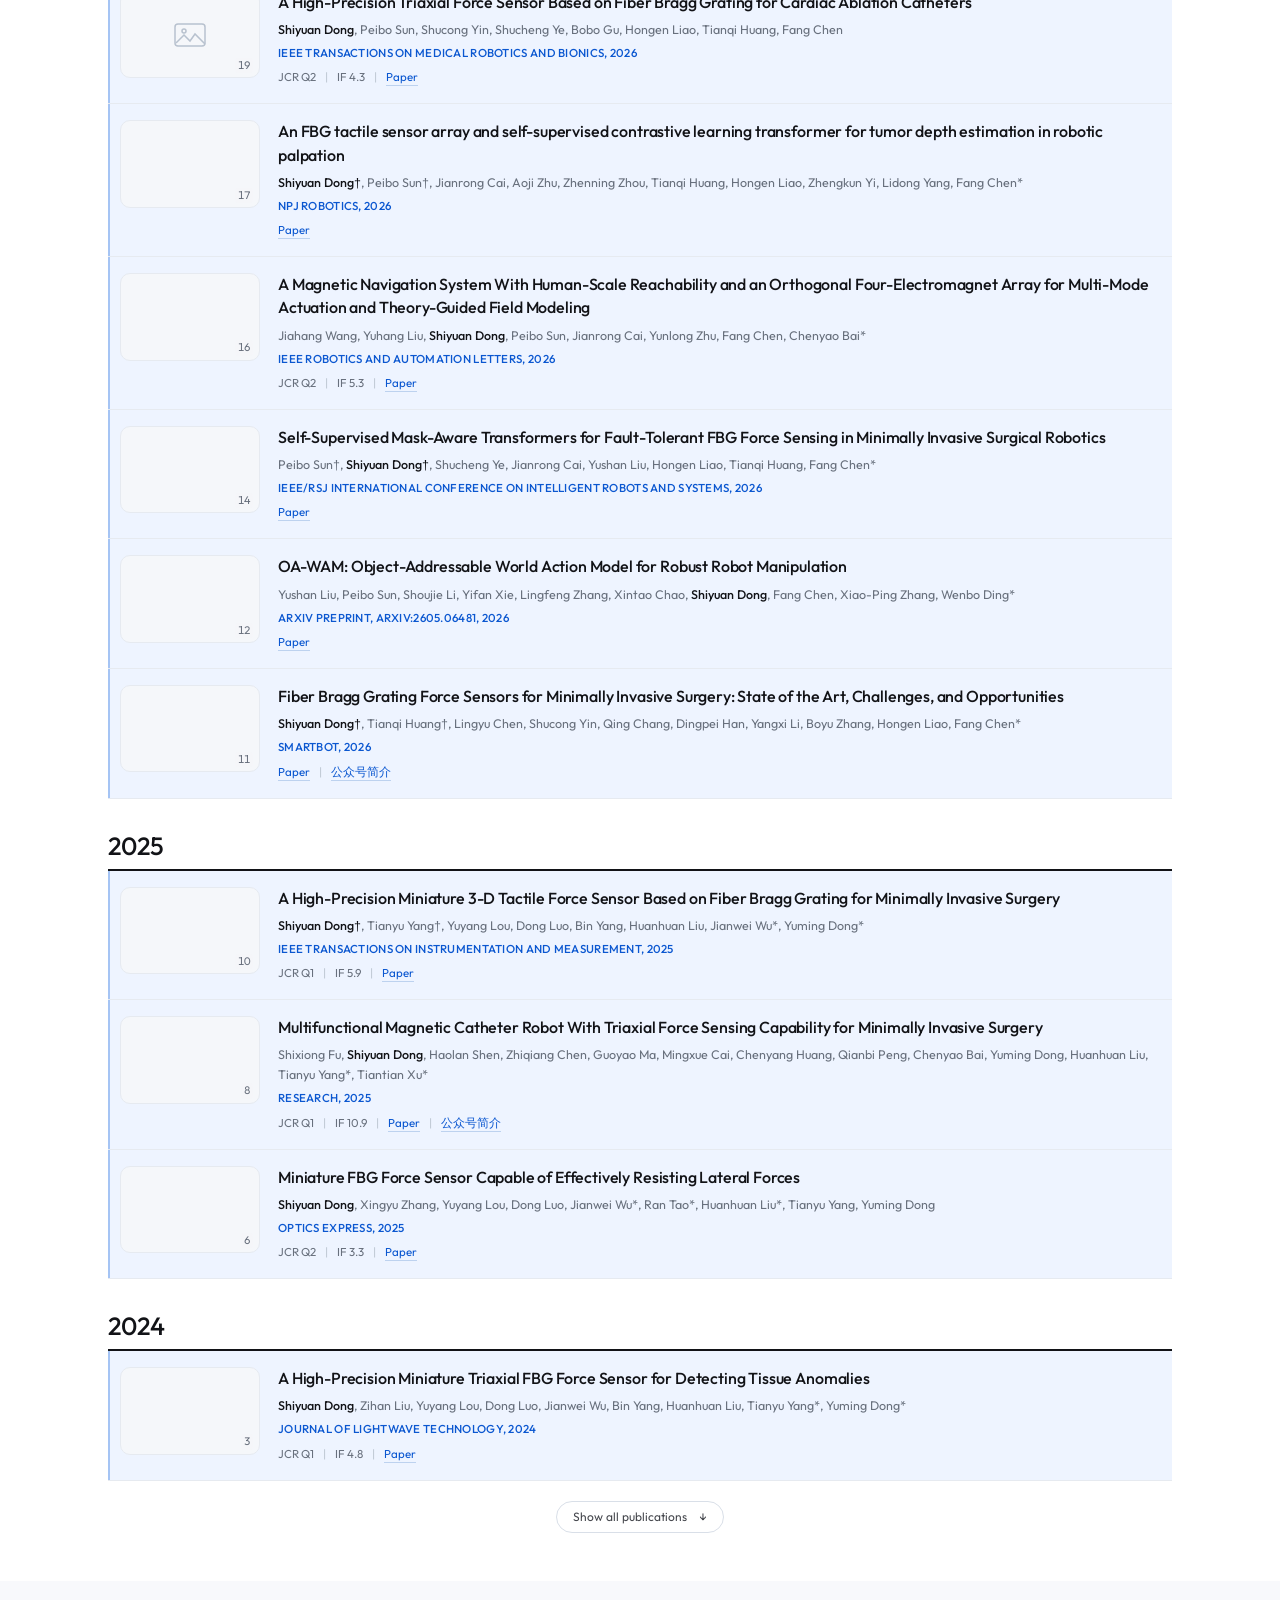
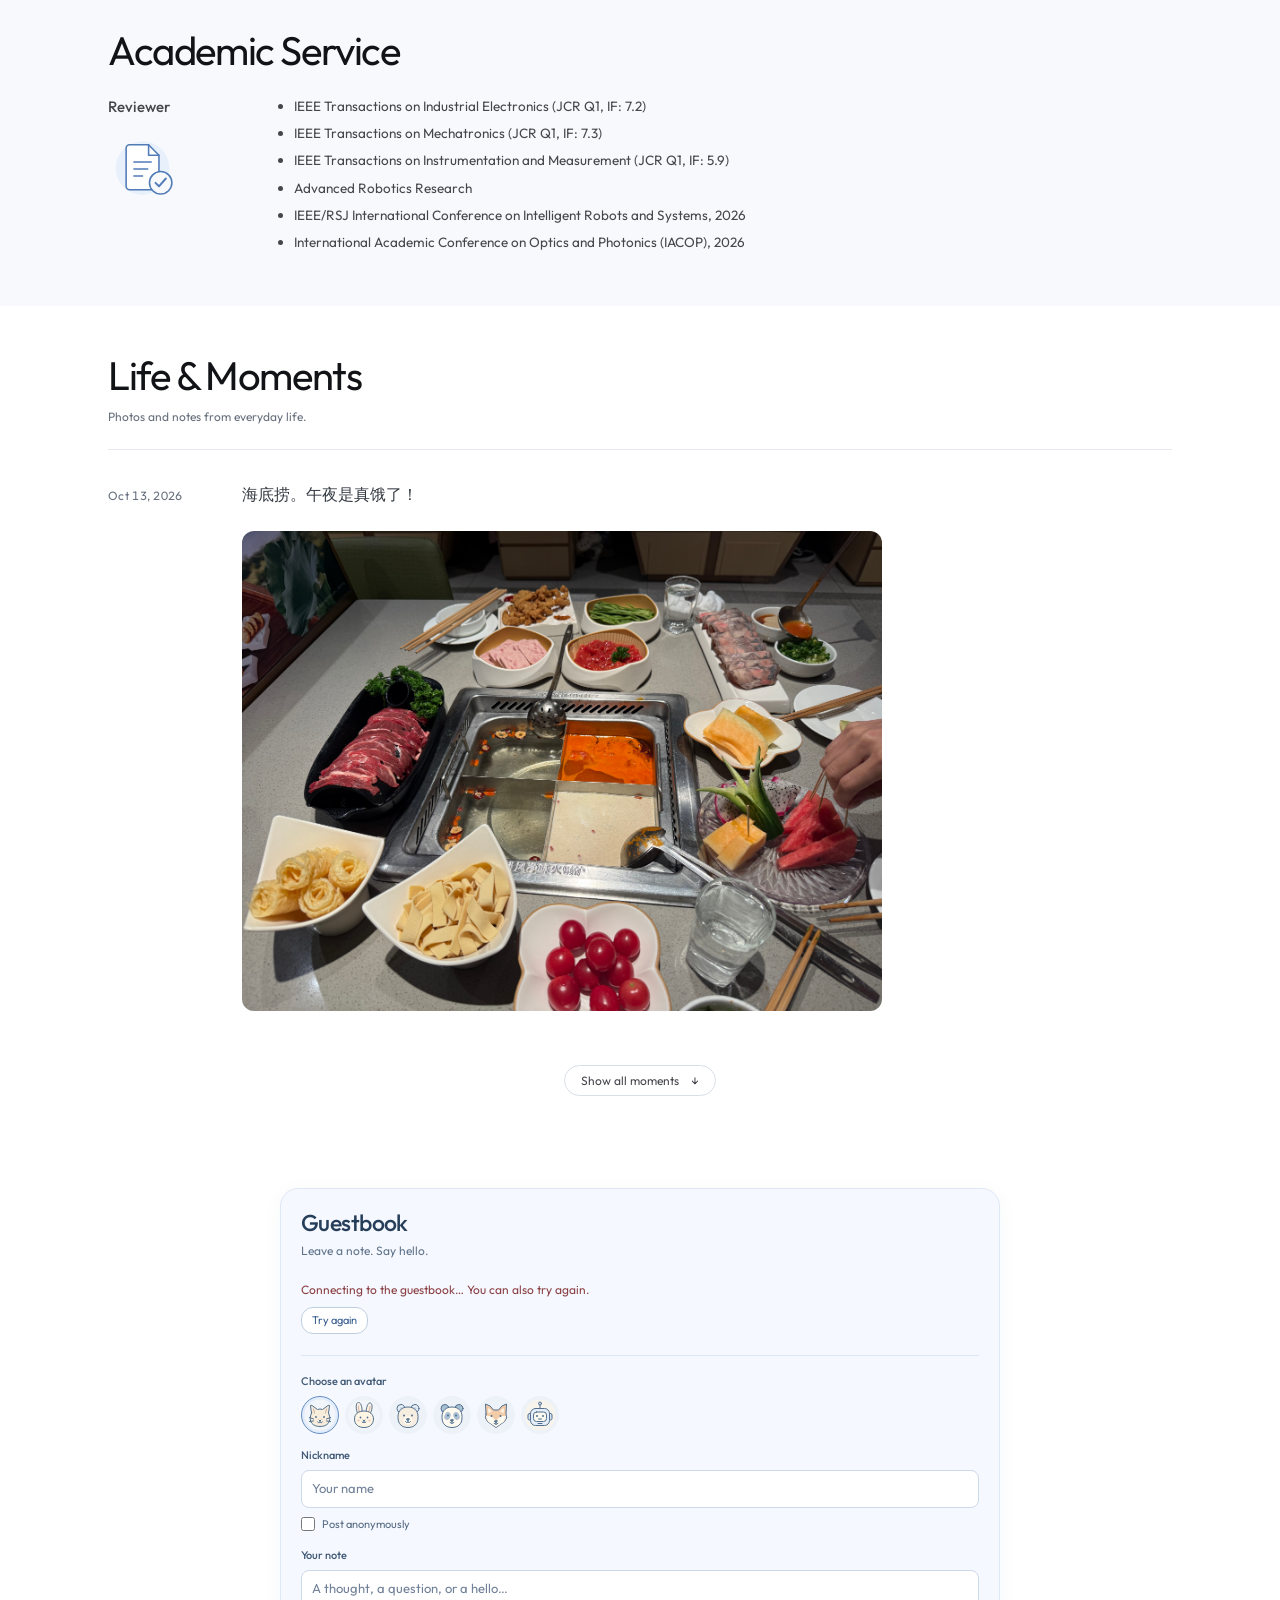
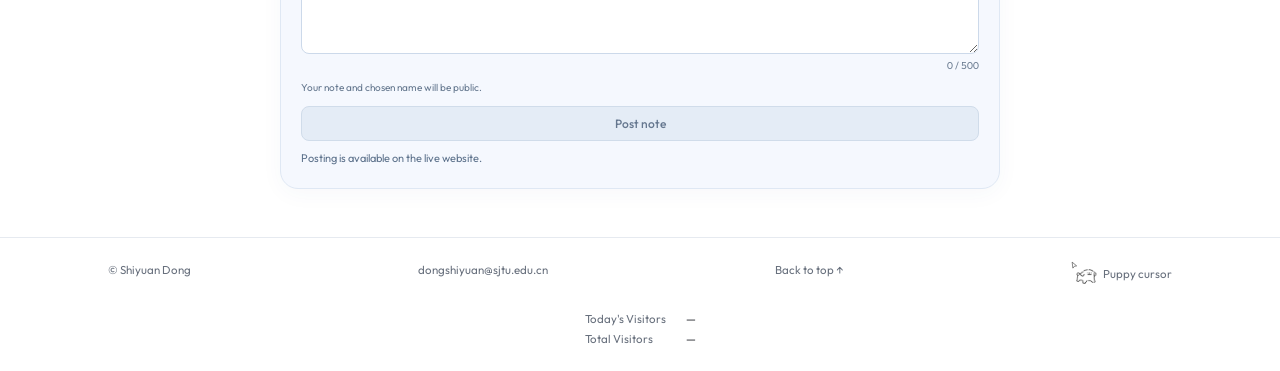
==== commit 0600b1d6: "Add accepted TMECH paper and journal metrics" ====
--- a/index.html
+++ b/index.html
@@ -144,10 +144,22 @@
                         <button type="button" data-filter="2024" aria-pressed="false">2024</button>
                         <button type="button" data-filter="2023" aria-pressed="false">2023</button>
                     </div>
-                    <p class="publication-count" role="status" aria-live="polite">19 publications</p>
+                    <p class="publication-count" role="status" aria-live="polite">20 publications</p>
                 </div>
                 <div id="publication-list">
-                <div class="publication-group" data-publication-year="2026"><h3 class="year-heading">2026</h3><div class="pub-list"><article class="pub-item pub-featured" data-year="2026"><div class="pub-media" data-media-id="19">
+                <div class="publication-group" data-publication-year="2026"><h3 class="year-heading">2026</h3><div class="pub-list"><article class="pub-item pub-featured" data-year="2026"><div class="pub-media" data-media-id="20">
+<div class="media-placeholder" aria-hidden="true"><svg viewBox="0 0 32 24" fill="none" stroke="currentColor" stroke-width="1.5"><rect x="1" y="1" width="30" height="22" rx="3"/><circle cx="10" cy="8" r="2"/><path d="m2 20 8-8 6 6 5-7 10 10"/></svg></div>
+<span class="pub-number" aria-hidden="true">20</span>
+</div><div class="pub-content">
+<h4 class="pub-title">A Hollow Triaxial FBG Force Sensor With Missing-Channel-Tolerant Reconstruction for Robot-Assisted Minimally Invasive Surgery</h4>
+<div class="pub-authors"><strong>Shiyuan Dong</strong>, Peibo Sun, Jianrong Cai, Yixuan Yang, Hongen Liao, Shixiong Fu, Tiantian Xu, Zhengkun Yi, Boyu Zhang, Tianqi Huang, Fang Chen</div>
+<div class="pub-venue"><em>IEEE/ASME Transactions on Mechatronics</em>, 2026 (Accepted)</div>
+<div class="pub-tags">
+<span class="tag" title="2025 Journal Citation Reports">JCR Q1</span>
+<span class="tag" title="2025 Journal Impact Factor">IF 6.3</span>
+</div>
+</div></article>
+<article class="pub-item pub-featured" data-year="2026"><div class="pub-media" data-media-id="19">
 <div class="media-placeholder" aria-hidden="true"><svg viewBox="0 0 32 24" fill="none" stroke="currentColor" stroke-width="1.5"><rect x="1" y="1" width="30" height="22" rx="3"/><circle cx="10" cy="8" r="2"/><path d="m2 20 8-8 6 6 5-7 10 10"/></svg></div>
 <span class="pub-number" aria-hidden="true">19</span>
 </div><div class="pub-content">
@@ -155,6 +167,8 @@
 <div class="pub-authors"><strong>Shiyuan Dong</strong>, Peibo Sun, Shucong Yin, Shucheng Ye, Bobo Gu, Hongen Liao, Tianqi Huang, Fang Chen</div>
 <div class="pub-venue"><em>IEEE Transactions on Medical Robotics and Bionics</em>, 2026</div>
 <div class="pub-tags">
+<span class="tag">JCR Q2</span>
+<span class="tag">IF 4.3</span>
 <a aria-label="Read paper: A High-Precision Triaxial Force Sensor Based on Fiber Bragg Grating for Cardiac Ablation Catheters" class="tag" href="https://doi.org/10.1109/TMRB.2026.3742047" rel="noopener noreferrer" target="_blank">Paper</a>
 </div>
 </div></article>
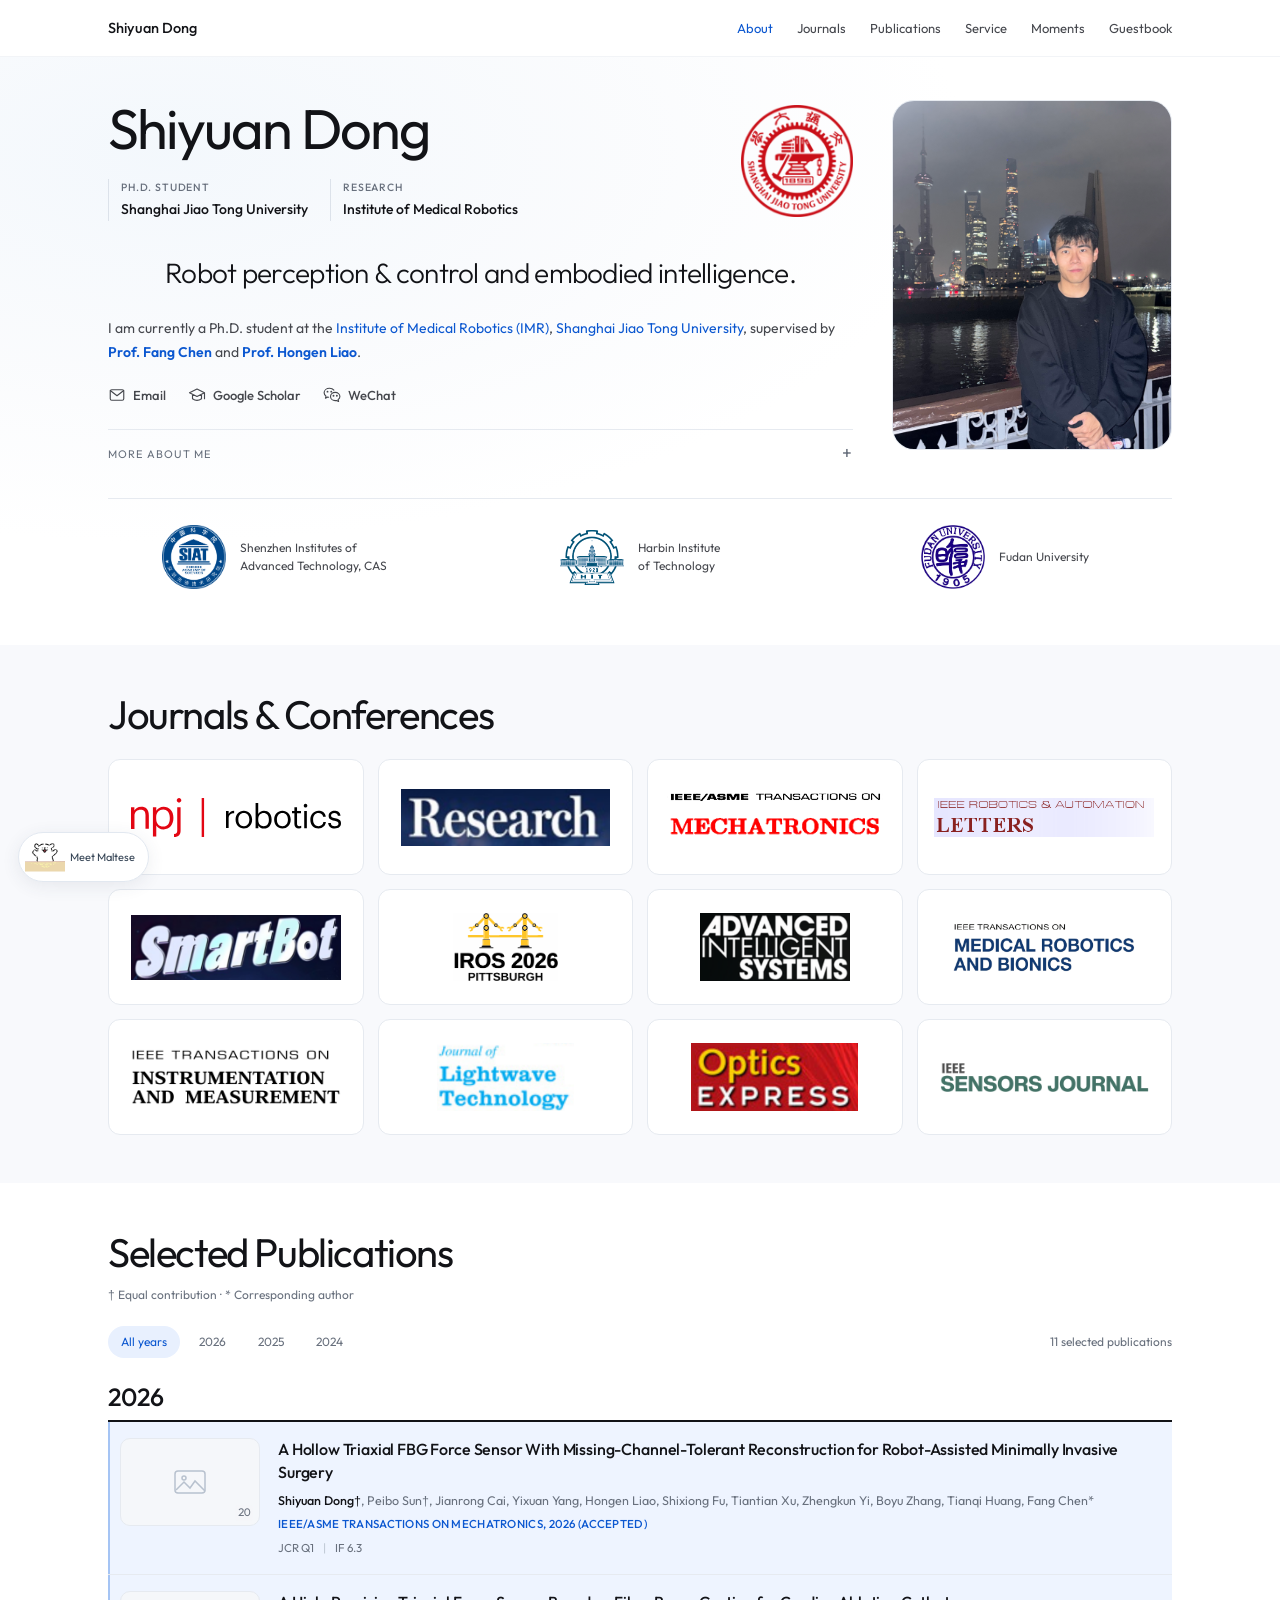
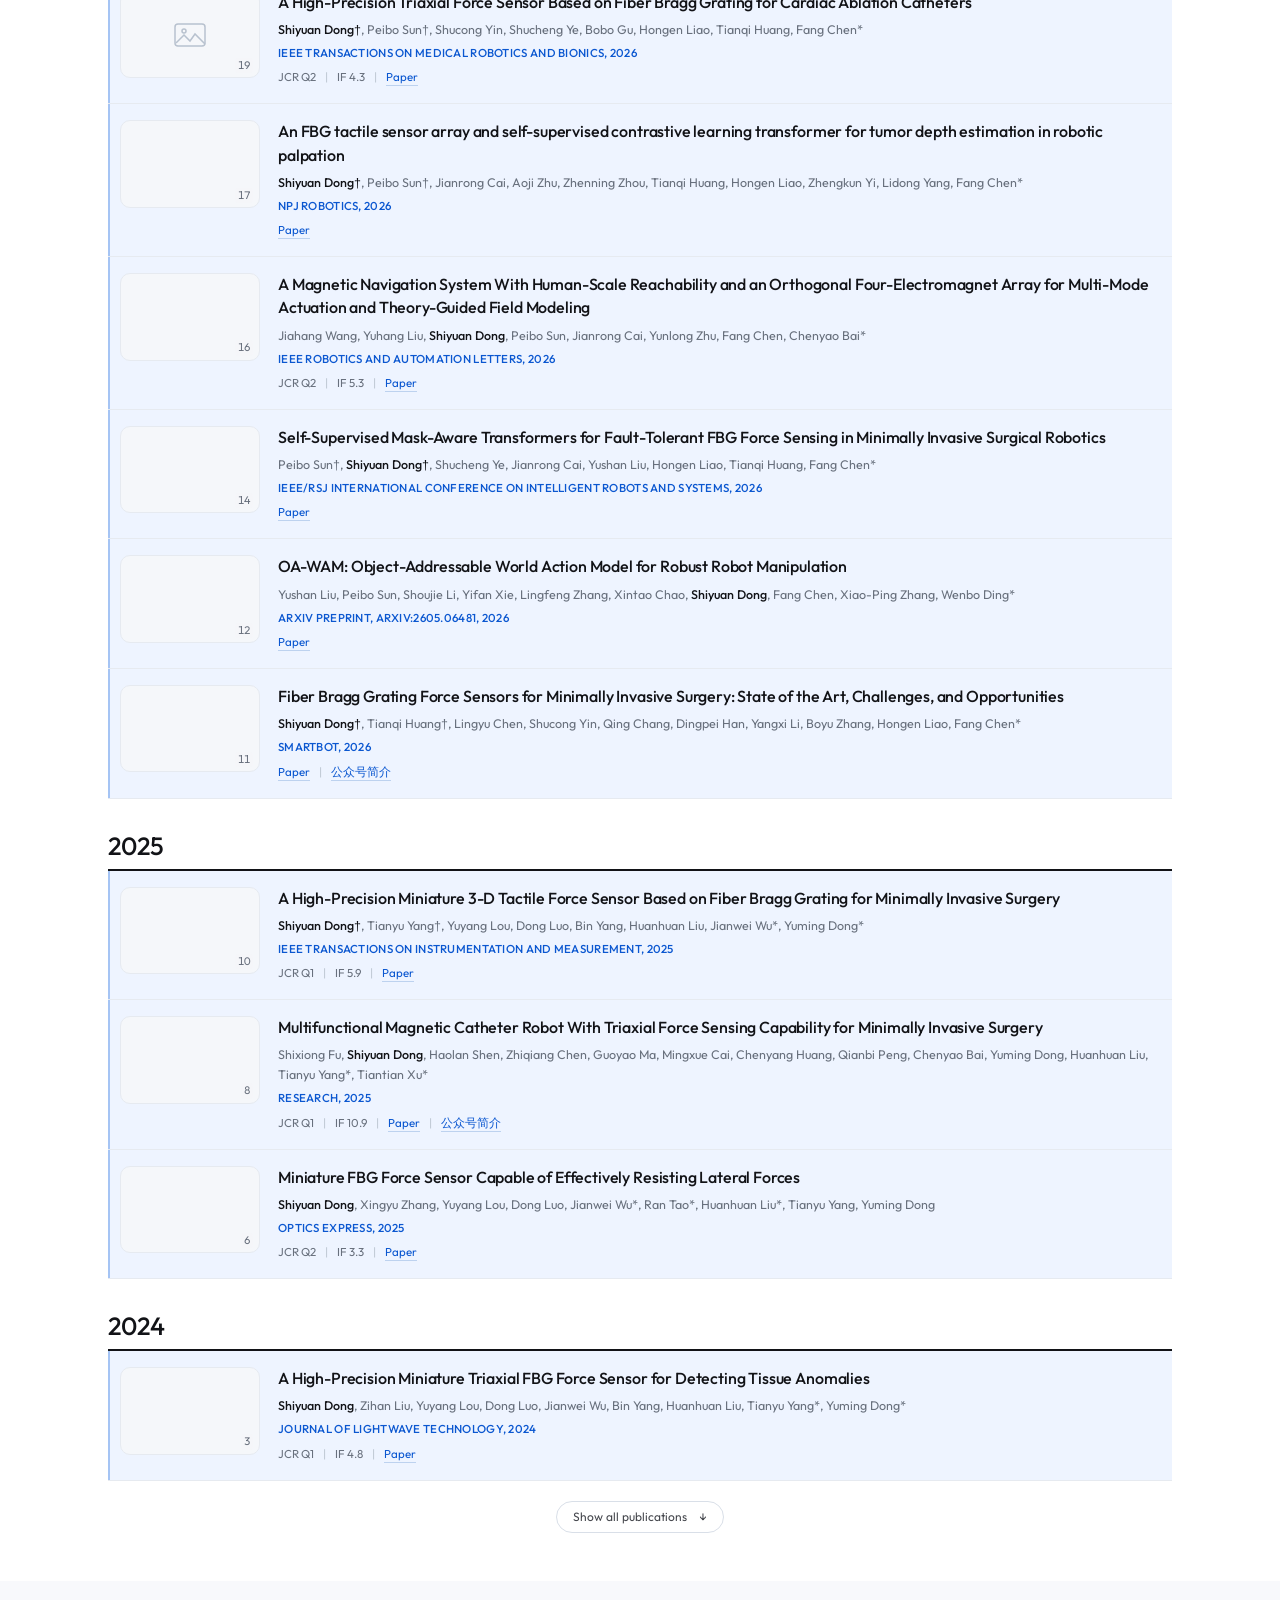
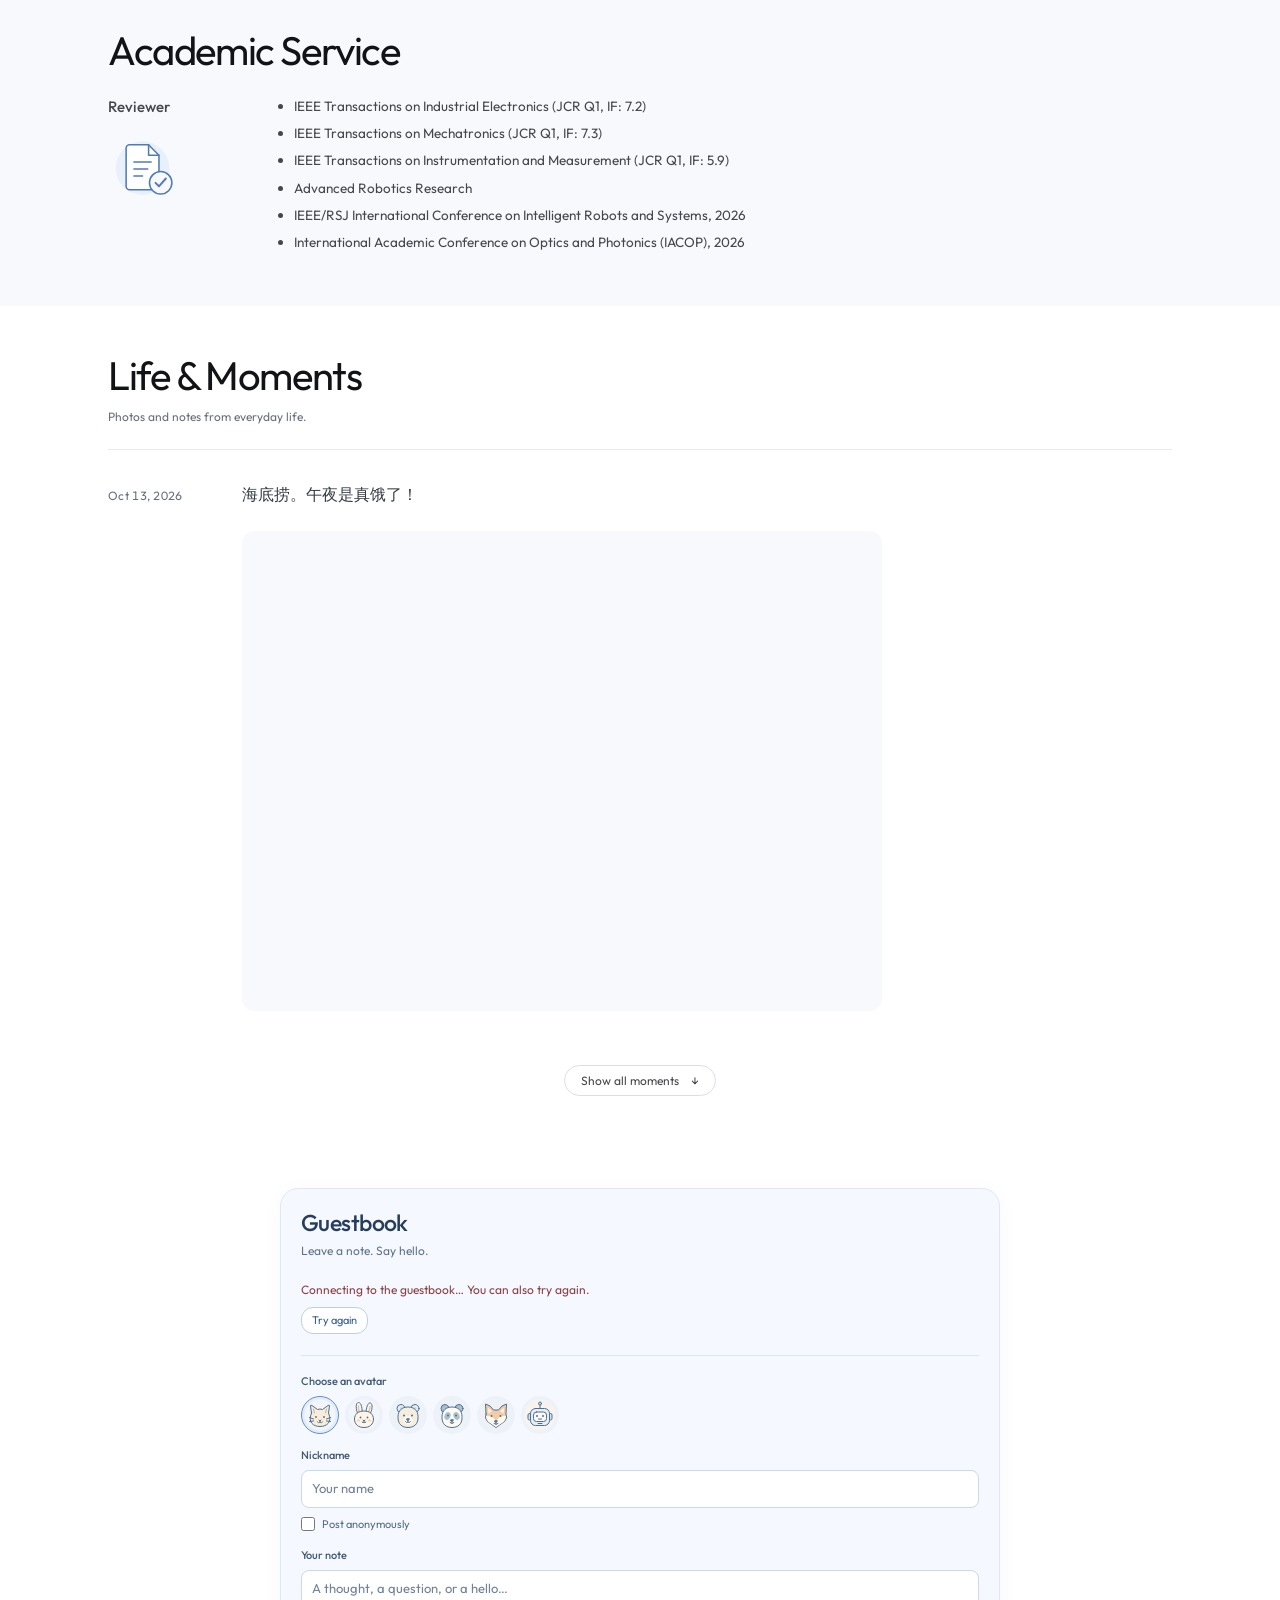
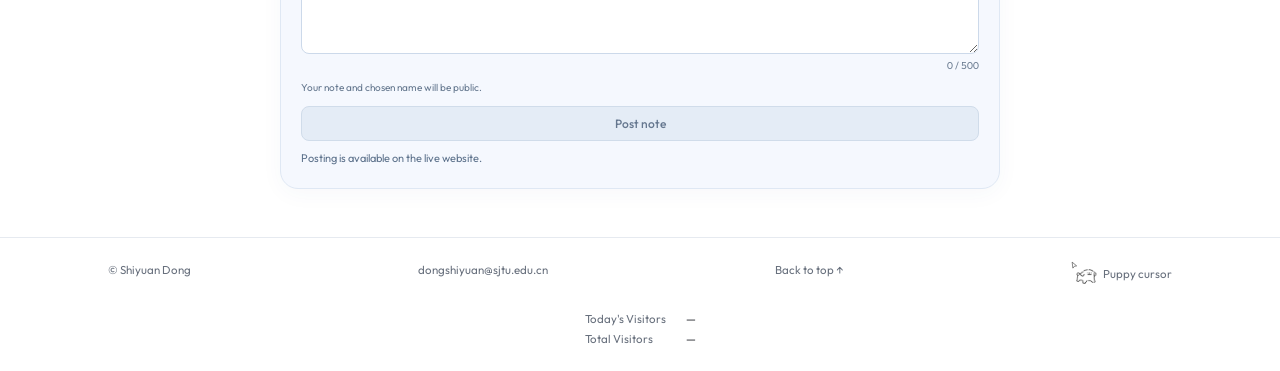
==== commit c9621efc: "Mark equal and corresponding authors for TMECH and TMRB papers" ====
--- a/index.html
+++ b/index.html
@@ -152,7 +152,7 @@
 <span class="pub-number" aria-hidden="true">20</span>
 </div><div class="pub-content">
 <h4 class="pub-title">A Hollow Triaxial FBG Force Sensor With Missing-Channel-Tolerant Reconstruction for Robot-Assisted Minimally Invasive Surgery</h4>
-<div class="pub-authors"><strong>Shiyuan Dong</strong>, Peibo Sun, Jianrong Cai, Yixuan Yang, Hongen Liao, Shixiong Fu, Tiantian Xu, Zhengkun Yi, Boyu Zhang, Tianqi Huang, Fang Chen</div>
+<div class="pub-authors"><strong>Shiyuan Dong†</strong>, Peibo Sun†, Jianrong Cai, Yixuan Yang, Hongen Liao, Shixiong Fu, Tiantian Xu, Zhengkun Yi, Boyu Zhang, Tianqi Huang, Fang Chen*</div>
 <div class="pub-venue"><em>IEEE/ASME Transactions on Mechatronics</em>, 2026 (Accepted)</div>
 <div class="pub-tags">
 <span class="tag" title="2025 Journal Citation Reports">JCR Q1</span>
@@ -164,7 +164,7 @@
 <span class="pub-number" aria-hidden="true">19</span>
 </div><div class="pub-content">
 <h4 class="pub-title">A High-Precision Triaxial Force Sensor Based on Fiber Bragg Grating for Cardiac Ablation Catheters</h4>
-<div class="pub-authors"><strong>Shiyuan Dong</strong>, Peibo Sun, Shucong Yin, Shucheng Ye, Bobo Gu, Hongen Liao, Tianqi Huang, Fang Chen</div>
+<div class="pub-authors"><strong>Shiyuan Dong†</strong>, Peibo Sun†, Shucong Yin, Shucheng Ye, Bobo Gu, Hongen Liao, Tianqi Huang, Fang Chen*</div>
 <div class="pub-venue"><em>IEEE Transactions on Medical Robotics and Bionics</em>, 2026</div>
 <div class="pub-tags">
 <span class="tag">JCR Q2</span>
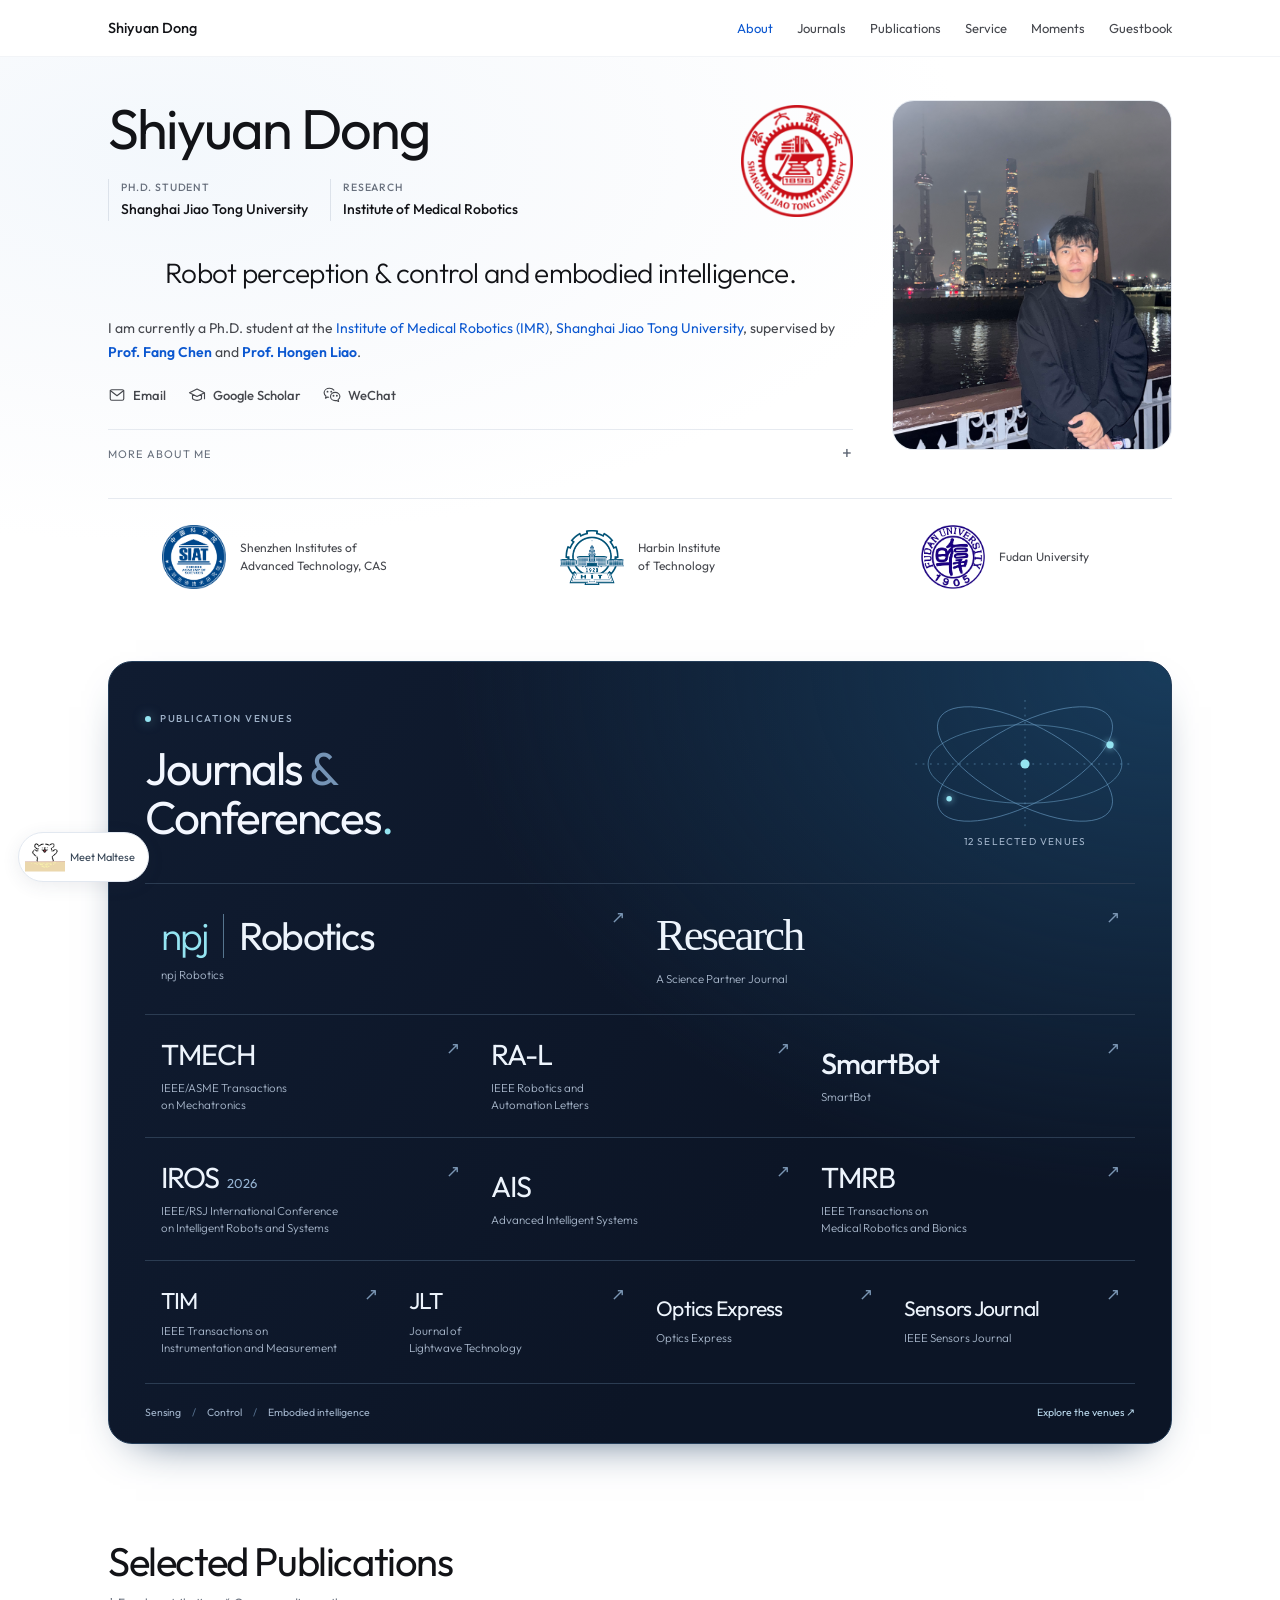
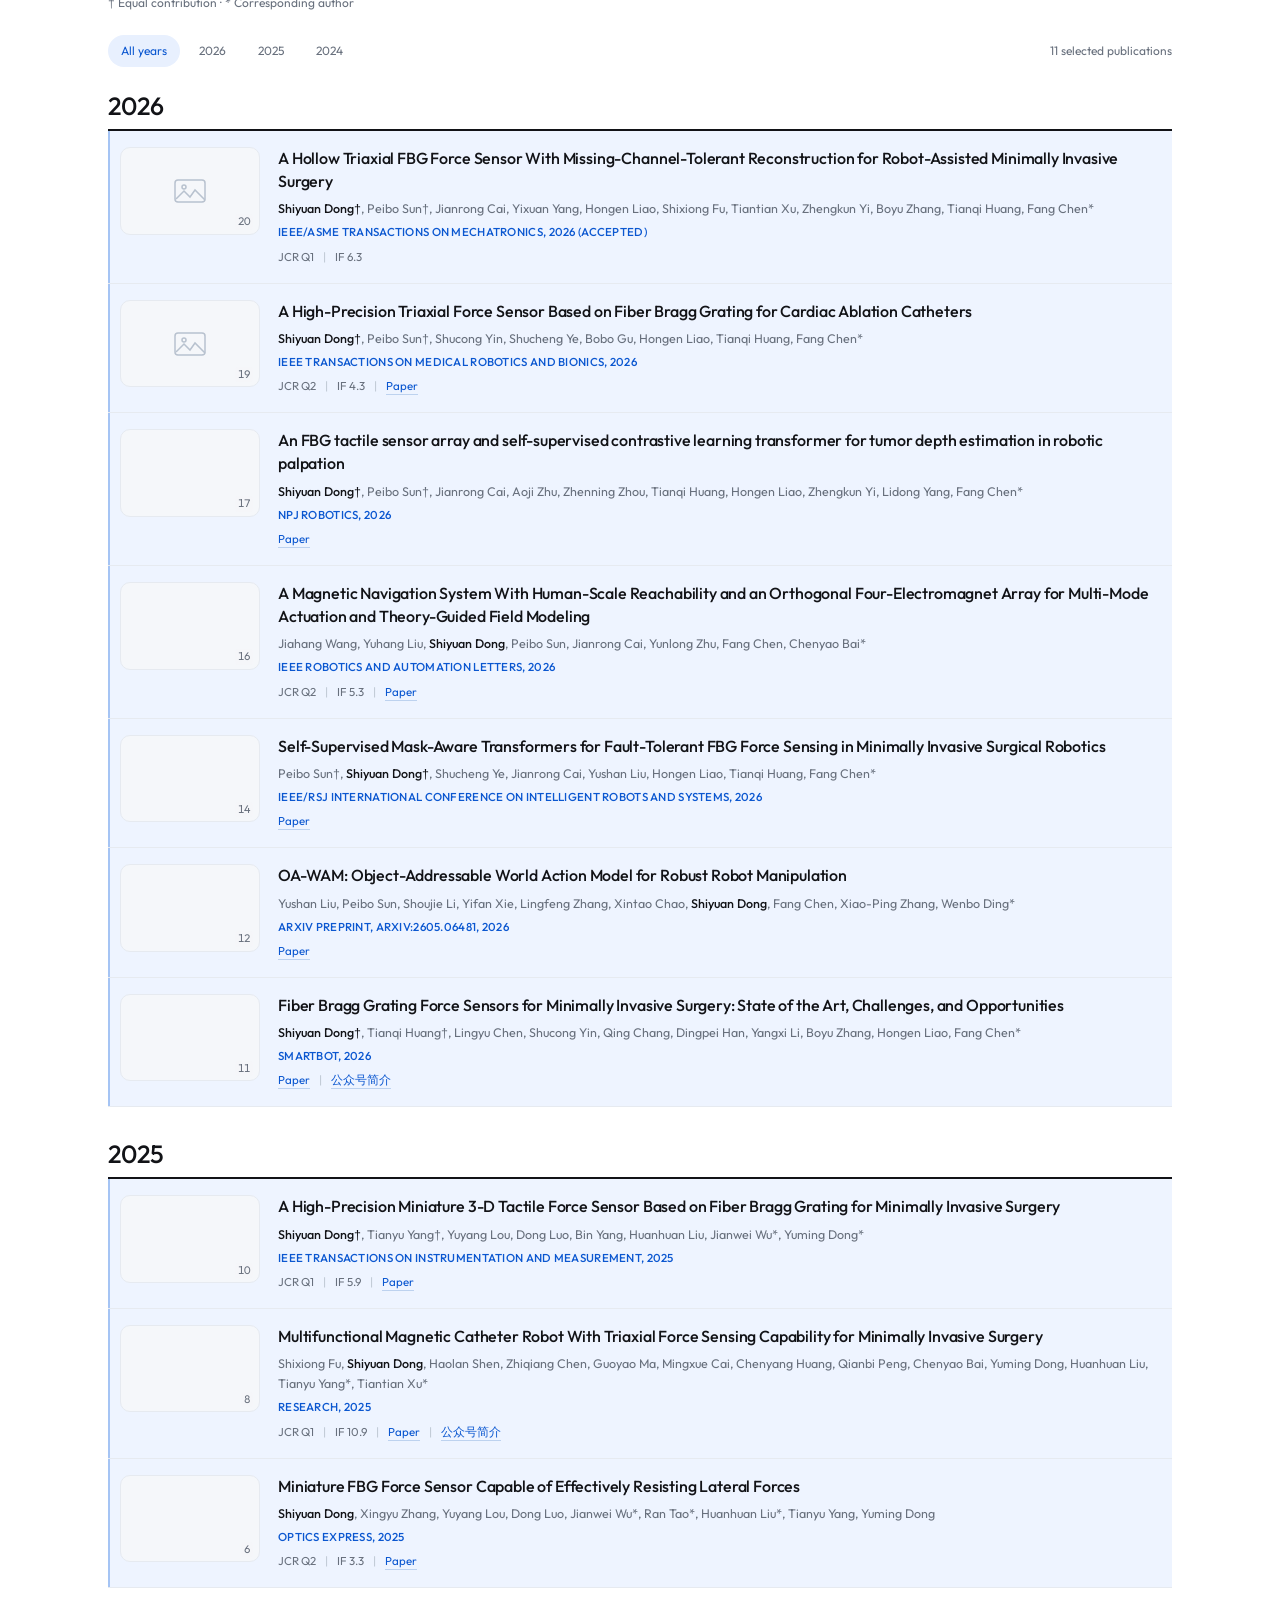
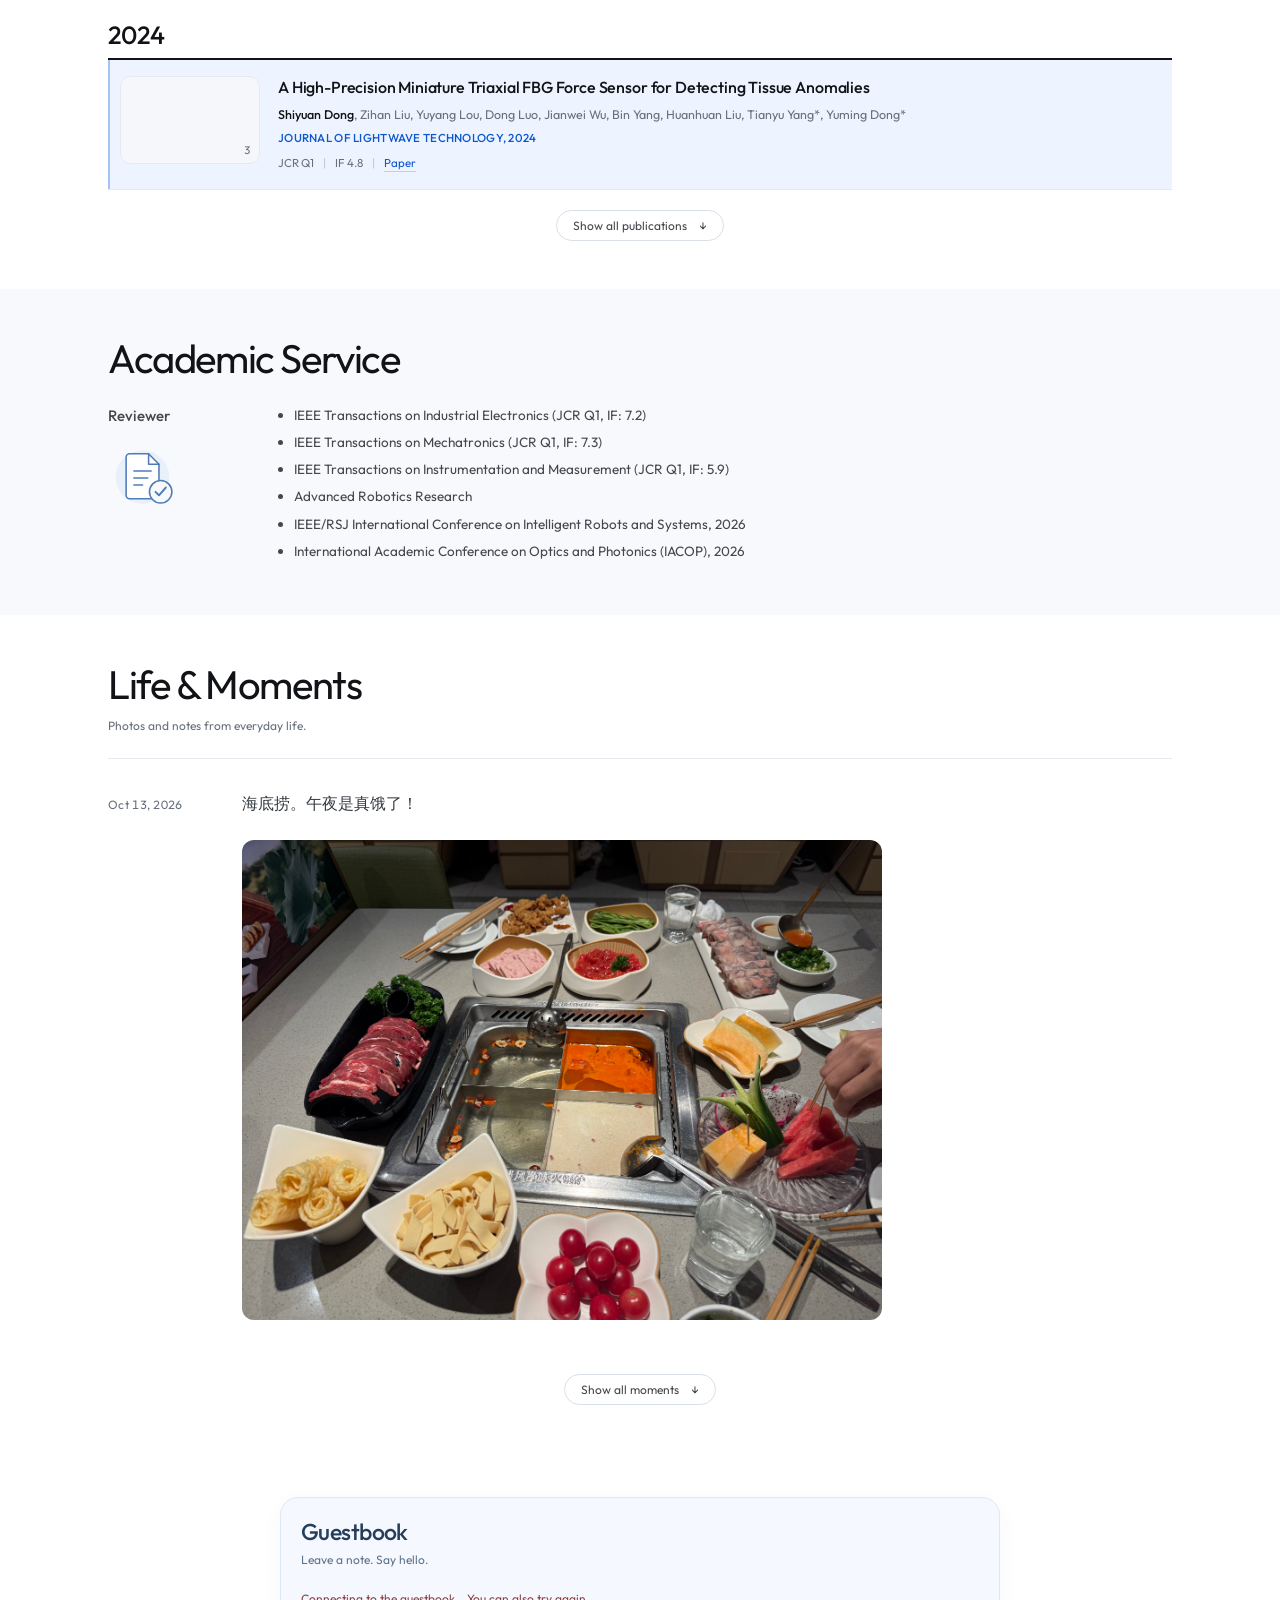
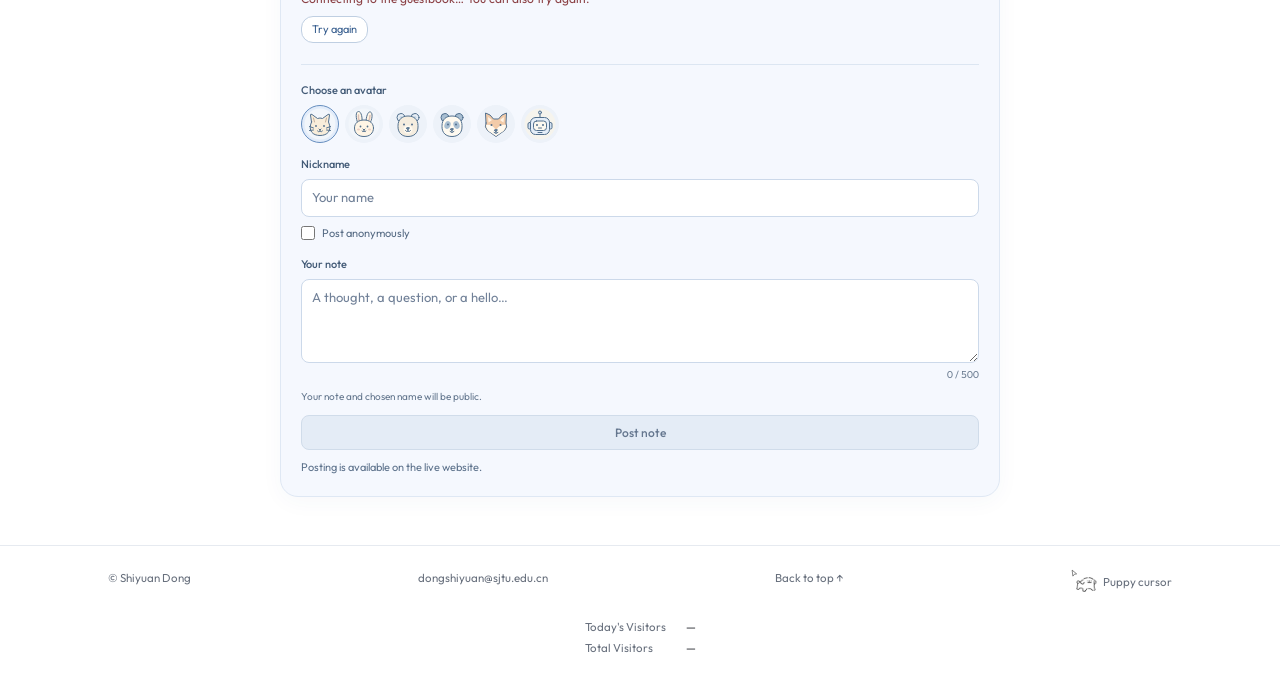
==== commit 7158e01c: "Redesign journals and conferences as a typographic venue directory" ====
--- a/index.html
+++ b/index.html
@@ -9,12 +9,14 @@
     <meta name="visitor-counter-endpoint" content="https://shiyuan-homepage-api.pages.dev/">
     <meta name="homepage-api-fallback" content="https://shiyuan-homepage-visitors.shiyuandongrobotic.workers.dev/">
     <link rel="icon" href="images/favicon.svg" type="image/svg+xml">
-    <link rel="stylesheet" href="styles.css?v=15">
+    <link rel="stylesheet" href="styles.css?v=16">
+    <link rel="stylesheet" href="venues.css?v=1">
     <link rel="stylesheet" href="moments.css?v=2">
     <link rel="stylesheet" href="guestbook.css?v=1">
     <link rel="stylesheet" href="puppy-cursor.css?v=2">
     <link rel="stylesheet" href="pet.css?v=1">
     <script src="site.js?v=7" defer></script>
+    <script src="venues.js?v=1" defer></script>
     <script src="moments.js?v=2" defer></script>
     <script src="api.js?v=1" defer></script>
     <script src="visitors.js?v=2" defer></script>
@@ -114,23 +116,35 @@
                 </div>
             </div>
         </section>
-        <section class="block soft" id="venues" aria-labelledby="venues-title">
+        <section class="block venue-section" id="venues" aria-labelledby="venues-title">
             <div class="wrap">
-                <h2 id="venues-title">Journals &amp; Conferences</h2>
-                <ul class="venue-grid" role="list" aria-label="Journals and conferences">
-                    <li><a class="venue-logo" href="https://www.nature.com/npjrobot/" target="_blank" rel="noopener noreferrer" aria-label="npj Robotics"><img src="images/venues/npj-robotics.svg" alt="npj Robotics" width="175" height="32" loading="lazy" decoding="async"></a></li>
-                    <li><a class="venue-logo" href="https://spj.science.org/journal/research" target="_blank" rel="noopener noreferrer" aria-label="Research"><img src="images/venues/research-cover.webp" alt="Research" width="480" height="130" loading="lazy" decoding="async"></a></li>
-                    <li><a class="venue-logo venue-logo-tmech" href="http://www.ieee-asme-mechatronics.info/" target="_blank" rel="noopener noreferrer" aria-label="IEEE/ASME Transactions on Mechatronics"><img src="images/venues/tmech-display.svg" alt="IEEE/ASME Transactions on Mechatronics" width="600" height="170" loading="lazy" decoding="async"></a></li>
-                    <li><a class="venue-logo venue-logo-ral" href="https://www.ieee-ras.org/publications/ieee-robotics-and-automation-letters/" target="_blank" rel="noopener noreferrer" aria-label="IEEE Robotics and Automation Letters"><img src="images/venues/ral-display.svg" alt="IEEE Robotics and Automation Letters" width="371" height="67" loading="lazy" decoding="async"></a></li>
-                    <li><a class="venue-logo" href="https://onlinelibrary.wiley.com/journal/29981891" target="_blank" rel="noopener noreferrer" aria-label="SmartBot"><img src="images/venues/smartbot-cover.webp" alt="SmartBot" width="480" height="150" loading="lazy" decoding="async"></a></li>
-                    <li><a class="venue-logo venue-logo-iros" href="https://2026.ieee-iros.org/" target="_blank" rel="noopener noreferrer" aria-label="IEEE/RSJ International Conference on Intelligent Robots and Systems (IROS 2026)"><img src="images/venues/iros.png" alt="IROS 2026" width="1024" height="665" loading="lazy" decoding="async"></a></li>
-                    <li><a class="venue-logo" href="https://onlinelibrary.wiley.com/journal/26404567" target="_blank" rel="noopener noreferrer" aria-label="Advanced Intelligent Systems"><img src="images/venues/advanced-intelligent-systems-cover.webp" alt="Advanced Intelligent Systems" width="480" height="217" loading="lazy" decoding="async"></a></li>
-                    <li><a class="venue-logo" href="https://www.ieee-tmrb.org/new/" target="_blank" rel="noopener noreferrer" aria-label="IEEE Transactions on Medical Robotics and Bionics"><img src="images/venues/tmrb.png" alt="IEEE Transactions on Medical Robotics and Bionics" width="1279" height="345" loading="lazy" decoding="async"></a></li>
-                    <li><a class="venue-logo" href="https://ieee-ims.org/publication/ieee-tim" target="_blank" rel="noopener noreferrer" aria-label="IEEE Transactions on Instrumentation and Measurement"><img src="images/venues/tim-cover.webp" alt="IEEE Transactions on Instrumentation and Measurement" width="480" height="128" loading="lazy" decoding="async"></a></li>
-                    <li><a class="venue-logo" href="https://opg.optica.org/jlt/home.cfm" target="_blank" rel="noopener noreferrer" aria-label="Journal of Lightwave Technology"><img src="images/venues/jlt-cover.webp" alt="Journal of Lightwave Technology" width="480" height="238" loading="lazy" decoding="async"></a></li>
-                    <li><a class="venue-logo" href="https://opg.optica.org/oe/home.cfm" target="_blank" rel="noopener noreferrer" aria-label="Optics Express"><img src="images/venues/optics-express-cover.webp" alt="Optics Express" width="480" height="196" loading="lazy" decoding="async"></a></li>
-                    <li><a class="venue-logo" href="https://ieee-sensors.org/ieee-sensors-journal/" target="_blank" rel="noopener noreferrer" aria-label="IEEE Sensors Journal"><img src="images/venues/ieee-sensors-journal.webp" alt="IEEE Sensors Journal" width="2048" height="282" loading="lazy" decoding="async"></a></li>
-                </ul>
+                <div class="venue-panel">
+                    <div class="venue-heading">
+                        <div>
+                            <p class="venue-eyebrow"><span aria-hidden="true"></span> Publication venues</p>
+                            <h2 id="venues-title">Journals <span>&amp;</span><br>Conferences<span class="venue-heading-dot">.</span></h2>
+                        </div>
+                        <div class="venue-orbit" aria-hidden="true">
+                            <svg viewBox="0 0 240 140" fill="none"><ellipse cx="120" cy="70" rx="106" ry="43"/><ellipse cx="120" cy="70" rx="106" ry="43" transform="rotate(-28 120 70)"/><ellipse cx="120" cy="70" rx="106" ry="43" transform="rotate(28 120 70)"/><path d="M120 0v140M0 70h240" stroke-dasharray="2 6"/><circle cx="120" cy="70" r="5"/><circle class="venue-orbit-node" cx="213" cy="49" r="4"/><circle class="venue-orbit-node" cx="37" cy="108" r="3"/></svg>
+                            <span>12 selected venues</span>
+                        </div>
+                    </div>
+                    <ul class="venue-directory" role="list" aria-label="Journals and conferences">
+                        <li class="venue-item venue-item-lead"><a class="venue-link" href="https://www.nature.com/npjrobot/" target="_blank" rel="noopener noreferrer" aria-label="npj Robotics"><span class="venue-name venue-name-npj"><span>npj</span> Robotics</span><span class="venue-caption">npj Robotics</span><span class="venue-arrow" aria-hidden="true">↗</span></a></li>
+                        <li class="venue-item venue-item-lead"><a class="venue-link" href="https://spj.science.org/journal/research" target="_blank" rel="noopener noreferrer" aria-label="Research"><span class="venue-name venue-name-research">Research</span><span class="venue-caption">A Science Partner Journal</span><span class="venue-arrow" aria-hidden="true">↗</span></a></li>
+                        <li class="venue-item"><a class="venue-link" href="http://www.ieee-asme-mechatronics.info/" target="_blank" rel="noopener noreferrer" aria-label="TMECH — IEEE/ASME Transactions on Mechatronics"><span class="venue-name">TMECH</span><span class="venue-caption">IEEE/ASME Transactions <br>on Mechatronics</span><span class="venue-arrow" aria-hidden="true">↗</span></a></li>
+                        <li class="venue-item"><a class="venue-link" href="https://www.ieee-ras.org/publications/ieee-robotics-and-automation-letters/" target="_blank" rel="noopener noreferrer" aria-label="RA-L — IEEE Robotics and Automation Letters"><span class="venue-name">RA-L</span><span class="venue-caption">IEEE Robotics and <br>Automation Letters</span><span class="venue-arrow" aria-hidden="true">↗</span></a></li>
+                        <li class="venue-item"><a class="venue-link" href="https://onlinelibrary.wiley.com/journal/29981891" target="_blank" rel="noopener noreferrer" aria-label="SmartBot"><span class="venue-name venue-name-smartbot">SmartBot</span><span class="venue-caption">SmartBot</span><span class="venue-arrow" aria-hidden="true">↗</span></a></li>
+                        <li class="venue-item"><a class="venue-link" href="https://2026.ieee-iros.org/" target="_blank" rel="noopener noreferrer" aria-label="IROS 2026 — IEEE/RSJ International Conference on Intelligent Robots and Systems"><span class="venue-name">IROS <small>2026</small></span><span class="venue-caption">IEEE/RSJ International Conference <br>on Intelligent Robots and Systems</span><span class="venue-arrow" aria-hidden="true">↗</span></a></li>
+                        <li class="venue-item"><a class="venue-link" href="https://onlinelibrary.wiley.com/journal/26404567" target="_blank" rel="noopener noreferrer" aria-label="AIS — Advanced Intelligent Systems"><span class="venue-name">AIS</span><span class="venue-caption">Advanced Intelligent Systems</span><span class="venue-arrow" aria-hidden="true">↗</span></a></li>
+                        <li class="venue-item"><a class="venue-link" href="https://www.ieee-tmrb.org/new/" target="_blank" rel="noopener noreferrer" aria-label="TMRB — IEEE Transactions on Medical Robotics and Bionics"><span class="venue-name">TMRB</span><span class="venue-caption">IEEE Transactions on <br>Medical Robotics and Bionics</span><span class="venue-arrow" aria-hidden="true">↗</span></a></li>
+                        <li class="venue-item venue-item-compact"><a class="venue-link" href="https://ieee-ims.org/publication/ieee-tim" target="_blank" rel="noopener noreferrer" aria-label="TIM — IEEE Transactions on Instrumentation and Measurement"><span class="venue-name">TIM</span><span class="venue-caption">IEEE Transactions on <br>Instrumentation and Measurement</span><span class="venue-arrow" aria-hidden="true">↗</span></a></li>
+                        <li class="venue-item venue-item-compact"><a class="venue-link" href="https://opg.optica.org/jlt/home.cfm" target="_blank" rel="noopener noreferrer" aria-label="JLT — Journal of Lightwave Technology"><span class="venue-name">JLT</span><span class="venue-caption">Journal of <br>Lightwave Technology</span><span class="venue-arrow" aria-hidden="true">↗</span></a></li>
+                        <li class="venue-item venue-item-compact"><a class="venue-link" href="https://opg.optica.org/oe/home.cfm" target="_blank" rel="noopener noreferrer" aria-label="Optics Express"><span class="venue-name venue-name-optics">Optics Express</span><span class="venue-caption">Optics Express</span><span class="venue-arrow" aria-hidden="true">↗</span></a></li>
+                        <li class="venue-item venue-item-compact"><a class="venue-link" href="https://ieee-sensors.org/ieee-sensors-journal/" target="_blank" rel="noopener noreferrer" aria-label="IEEE Sensors Journal"><span class="venue-name venue-name-sensors">Sensors Journal</span><span class="venue-caption">IEEE Sensors Journal</span><span class="venue-arrow" aria-hidden="true">↗</span></a></li>
+                    </ul>
+                    <div class="venue-footer"><span>Sensing <i aria-hidden="true">/</i> Control <i aria-hidden="true">/</i> Embodied intelligence</span><span>Explore the venues <span aria-hidden="true">↗</span></span></div>
+                </div>
             </div>
         </section>
         <section class="block" id="publications" aria-labelledby="publications-title">
--- a/styles.css
+++ b/styles.css
@@ -72,13 +72,6 @@
 .block { padding-block: 48px; }
 .soft { background: var(--soft); }
 h2 { margin: 0 0 23px; font-size: clamp(28px, 3.4vw, 40px); line-height: 1.08; font-weight: 400; letter-spacing: -.035em; }
-.venue-grid { display: grid; grid-template-columns: repeat(4, minmax(0, 1fr)); gap: 14px; list-style: none; margin: 0; padding: 0; }
-.venue-grid li { min-width: 0; }
-.venue-logo { display: flex; align-items: center; justify-content: center; min-height: 116px; height: 100%; padding: 22px; border: 1px solid var(--line); border-radius: 12px; background: #fff; transition: border-color .2s ease, box-shadow .2s ease; }
-.venue-logo:hover { border-color: #bacde7; box-shadow: 0 5px 16px rgb(18 19 23 / 4%); text-decoration: none; }
-.venue-logo img { display: block; width: 100%; max-width: 220px; height: 68px; object-fit: contain; }
-.venue-logo-tmech { padding-inline: 12px; }
-.venue-logo-ral { padding-inline: 12px; }
 .publications-toggle { display: flex; align-items: center; gap: 12px; margin: 20px auto 0; padding: 5px 16px; border-radius: 30px; border: 1px solid #d9dfe8; color: var(--muted); background: transparent; font-size: 12px; }
 .publications-toggle:hover { background: #edf1f7; }
 .section-heading h2 { margin-bottom: 10px; }
@@ -149,7 +142,6 @@
     .visitor-counter { position: fixed; left: 16px; bottom: 16px; z-index: 10; display: block; flex-basis: auto; width: auto; max-width: calc((100vw - 1120px) / 2 - 32px); margin-top: 0; padding: 9px 12px; border: 1px solid var(--line); border-radius: 10px; background: rgb(255 255 255 / 94%); box-shadow: 0 4px 18px rgb(18 19 23 / 5%); }
 }
 @media (max-width: 860px) {
-    .venue-grid { grid-template-columns: repeat(3, minmax(0, 1fr)); }
     .js .menu-toggle { display: inline-flex; }
     .js .nav-links { display: none; position: absolute; top: 56px; left: 0; right: 0; padding: 15px 28px 21px; background: #fff; border-bottom: 1px solid var(--line); box-shadow: 0 12px 20px rgb(18 19 23 / 4%); }
     .js .nav-links.is-open { display: flex; flex-direction: column; align-items: stretch; gap: 4px; }
@@ -188,9 +180,6 @@
     .bio { font-size: 13.5px; }
     .block { padding-block: 32px; }
     h2 { font-size: 28px; margin-bottom: 19px; }
-    .venue-grid { grid-template-columns: repeat(2, minmax(0, 1fr)); gap: 10px; }
-    .venue-logo { min-height: 102px; padding: 15px; }
-    .venue-logo img { height: 64px; }
     .publication-tools { margin-bottom: 20px; }
     .publication-count { width: 100%; }
     .year-heading { font-size: 23px; }
--- a/venues.css
+++ b/venues.css
@@ -0,0 +1,82 @@
+.venue-section { padding-block: 16px 48px; }
+.venue-panel { --venue-accent: #94e4f1; position: relative; isolation: isolate; overflow: hidden; padding: 38px 36px 22px; border: 1px solid #243d59; border-radius: 24px; color: #f3f7ff; background: radial-gradient(ellipse at 100% 0, #183c5c 0, transparent 48%), linear-gradient(125deg, #101c31, #0c1526 65%); box-shadow: 0 18px 45px -28px #1a395d; }
+.venue-panel::before { content: ''; position: absolute; inset: 0; z-index: -1; pointer-events: none; opacity: .2; background-image: radial-gradient(#809ab8 .6px, transparent .6px); background-size: 18px 18px; mask-image: linear-gradient(#000, transparent 65%); }
+.venue-panel::after { content: ''; position: absolute; inset: 0; z-index: -1; pointer-events: none; opacity: 0; background: radial-gradient(360px circle at var(--venue-x, 50%) var(--venue-y, 30%), rgb(78 160 218 / 13%), transparent 70%); transition: opacity .4s ease; }
+.venue-panel.is-pointer-active::after { opacity: 1; }
+.venue-heading { display: flex; justify-content: space-between; align-items: center; gap: 24px; margin-bottom: 30px; }
+.venue-eyebrow { display: flex; align-items: center; gap: 9px; margin: 0 0 18px; color: #a0b3ca; font-size: 10px; line-height: 1.4; font-weight: 500; letter-spacing: .15em; text-transform: uppercase; }
+.venue-eyebrow > span { width: 6px; height: 6px; border-radius: 50%; background: var(--venue-accent); box-shadow: 0 0 12px rgb(148 228 241 / 55%); }
+.venue-panel h2 { margin: 0; color: #f3f7ff; font-size: clamp(34px, 4.2vw, 46px); line-height: 1.06; letter-spacing: -.045em; font-weight: 400; }
+.venue-panel h2 > span { color: #7594b6; }
+.venue-panel h2 .venue-heading-dot { color: var(--venue-accent); }
+.venue-orbit { flex: 0 0 220px; align-self: center; text-align: center; }
+.venue-orbit svg { display: block; width: 220px; height: 128px; stroke: #6598be; stroke-width: .65; }
+.venue-orbit circle { fill: var(--venue-accent); stroke: none; }
+.venue-orbit-node { filter: drop-shadow(0 0 4px #8dd4ed); }
+.venue-orbit > span { color: #a0b3ca; font-size: 10px; letter-spacing: .12em; text-transform: uppercase; }
+.venue-directory { display: grid; grid-template-columns: repeat(12, minmax(0, 1fr)); list-style: none; padding: 0; margin: 0; }
+.venue-item { grid-column: span 4; min-width: 0; border-top: 1px solid #2b3c52; }
+.venue-item-lead { grid-column: span 6; }
+.venue-item-compact { grid-column: span 3; }
+.venue-link { display: flex; flex-direction: column; justify-content: center; gap: 9px; position: relative; height: 100%; min-height: 122px; padding: 22px 26px 22px 16px; border-radius: 2px; color: #edf4fc; transition: background-color .25s ease, color .25s ease; }
+.venue-link::before { content: ''; position: absolute; top: -1px; left: 0; right: 0; height: 1px; background: var(--venue-accent); transform: scaleX(0); transform-origin: left; transition: transform .3s ease; }
+.venue-name { display: block; color: inherit; font-size: 29px; line-height: 1.14; letter-spacing: -.035em; font-weight: 400; }
+.venue-name small { padding-left: 3px; font-size: 13px; font-weight: 400; letter-spacing: 0; color: #96b4d3; }
+.venue-caption { display: block; max-width: 95%; color: #a8b7cb; font-size: 11.5px; line-height: 1.45; font-weight: 300; }
+.venue-name-npj { font-size: 39px; letter-spacing: -.045em; }
+.venue-name-npj > span { display: inline-block; padding-right: 14px; margin-right: 9px; border-right: 1px solid #56758e; color: var(--venue-accent); font-weight: 300; }
+.venue-name-research { font-family: Georgia, 'Times New Roman', serif; font-size: 45px; letter-spacing: -.05em; }
+.venue-name-smartbot { font-weight: 500; }
+.venue-item-lead .venue-link { min-height: 130px; }
+.venue-item-compact .venue-name { font-size: 23px; }
+.venue-item-compact .venue-name-optics, .venue-item-compact .venue-name-sensors { font-size: 21px; }
+.venue-arrow { position: absolute; top: 24px; right: 15px; color: #7a95b3; font-size: 17px; line-height: 1; transition: color .2s ease, transform .2s ease; }
+.venue-link:hover, .venue-link:focus-visible { color: var(--venue-accent); background: rgb(115 188 236 / 6%); text-decoration: none; }
+.venue-link:hover::before, .venue-link:focus-visible::before { transform: scaleX(1); }
+.venue-link:hover .venue-arrow, .venue-link:focus-visible .venue-arrow { color: var(--venue-accent); transform: translate(2px, -2px); }
+.venue-link:focus-visible { outline: 2px solid var(--venue-accent); outline-offset: -3px; }
+.venue-footer { display: flex; justify-content: space-between; flex-wrap: wrap; gap: 8px 20px; padding-top: 20px; border-top: 1px solid #2b3c52; color: #a0b3ca; font-size: 10.5px; }
+.venue-footer i { margin-inline: 9px; font-style: normal; color: #57718f; }
+.venue-footer > span:last-child { color: #bad9ed; }
+@media (max-width: 860px) {
+    .venue-panel { padding: 30px 24px 20px; }
+    .venue-link { padding-inline: 12px 22px; }
+    .venue-caption { font-size: 11px; }
+    .venue-item-compact { grid-column: span 6; }
+    .venue-orbit { flex-basis: 180px; }
+    .venue-orbit svg { width: 180px; height: 105px; }
+    .venue-name { font-size: 27px; }
+    .venue-name-npj { font-size: 34px; }
+    .venue-name-research { font-size: 40px; }
+}
+@media (max-width: 600px) {
+    .venue-section { padding-block: 8px 32px; }
+    .venue-panel { padding: 26px 20px 20px; border-radius: 19px; }
+    .venue-heading { margin-bottom: 24px; gap: 0; }
+    .venue-panel h2 { font-size: 34px; }
+    .venue-eyebrow { font-size: 9px; letter-spacing: .11em; margin-bottom: 14px; }
+    .venue-orbit { position: absolute; width: 125px; top: 29px; right: -23px; opacity: .35; pointer-events: none; }
+    .venue-orbit svg { width: 125px; height: 80px; }
+    .venue-orbit > span { display: none; }
+    .venue-item, .venue-item-compact { grid-column: span 6; }
+    .venue-item-lead { grid-column: 1 / -1; }
+    .venue-link { gap: 8px; min-height: 128px; padding: 19px 20px 19px 9px; }
+    .venue-item-lead .venue-link { min-height: 98px; }
+    .venue-name, .venue-item-compact .venue-name { font-size: 25px; }
+    .venue-name-npj { font-size: 35px; }
+    .venue-name-research { font-size: 40px; }
+    .venue-caption { font-size: 11px; max-width: 100%; }
+    .venue-caption br { display: none; }
+    .venue-arrow { top: 21px; right: 8px; font-size: 14px; }
+    .venue-name small { display: block; padding: 4px 0 0; font-size: 11px; }
+    .venue-item-compact .venue-name-optics, .venue-item-compact .venue-name-sensors { font-size: 21px; }
+    .venue-footer { font-size: 10px; }
+    .venue-footer i { margin-inline: 5px; }
+}
+@media (max-width: 380px) {
+    .venue-name-smartbot { font-size: 21px; }
+}
+@media (prefers-reduced-motion: reduce) {
+    .venue-panel::after { display: none; }
+    .venue-panel *, .venue-panel *::before { transition: none; }
+}
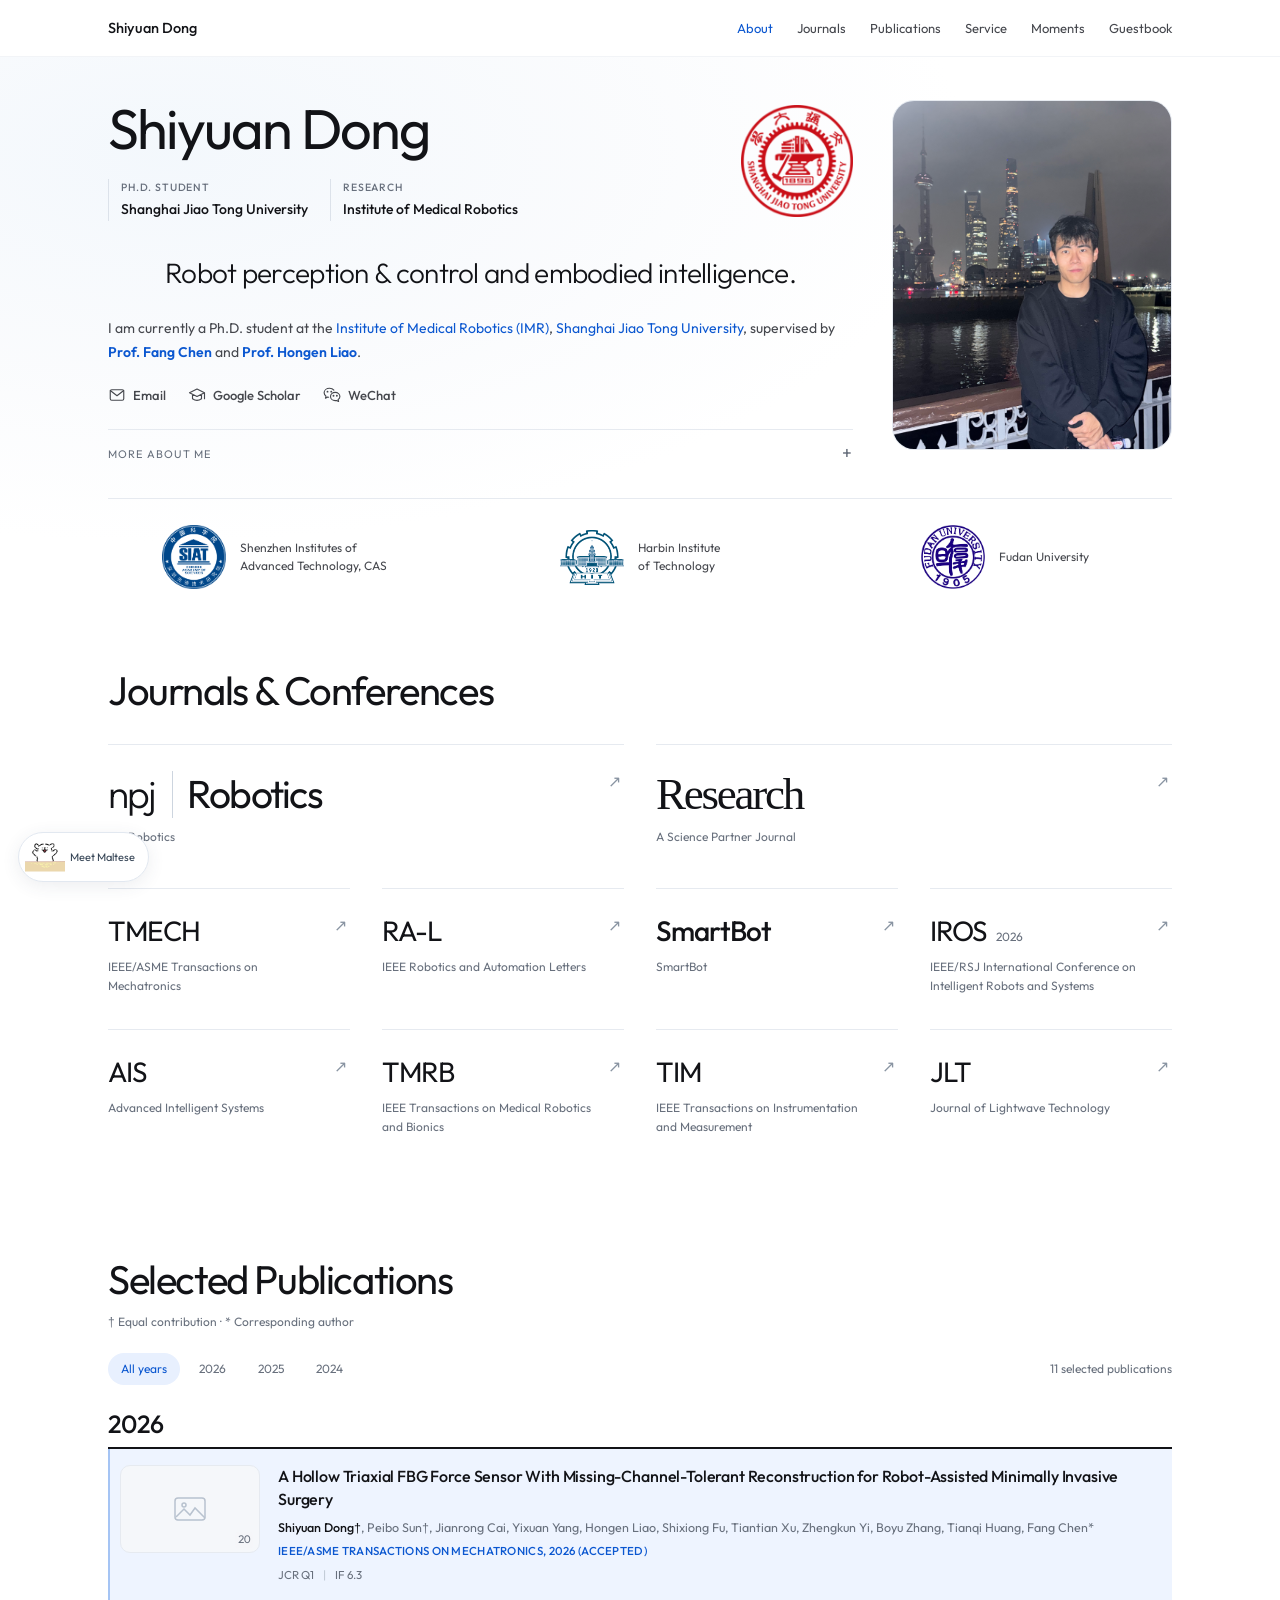
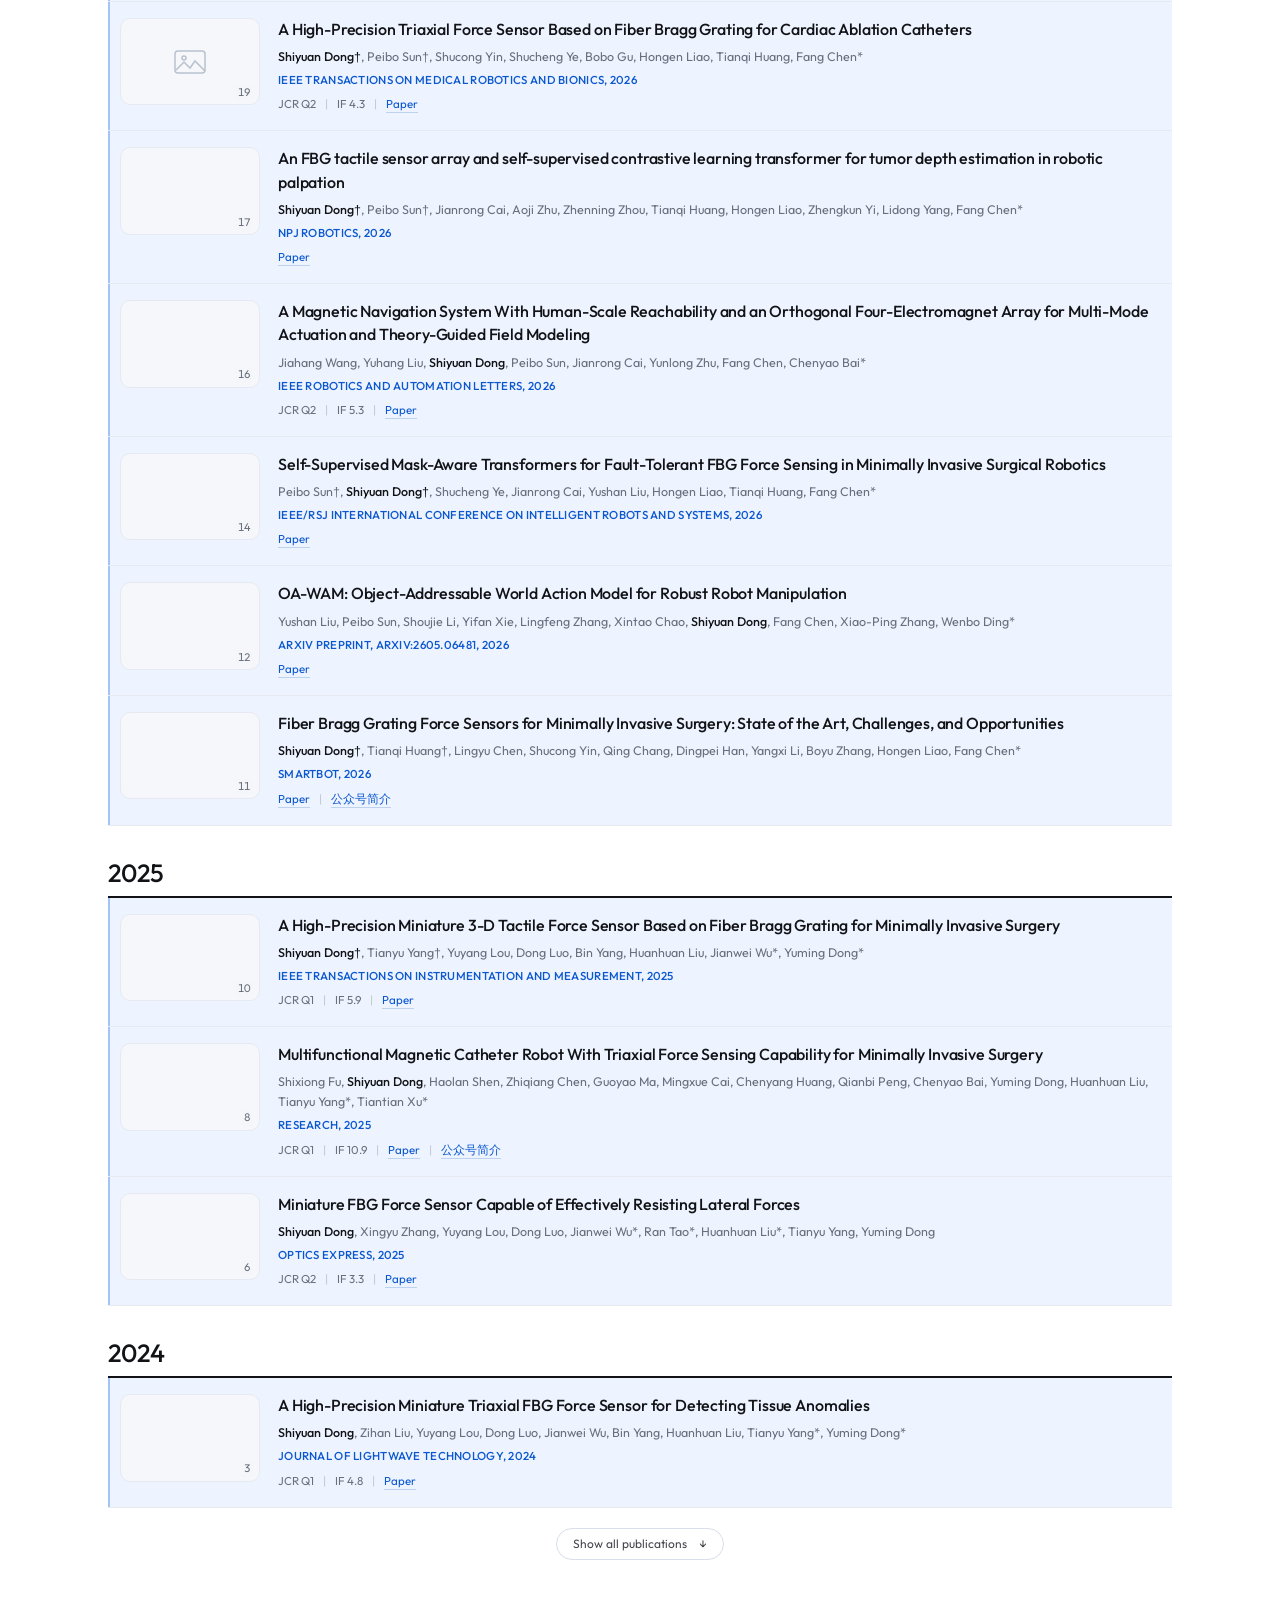
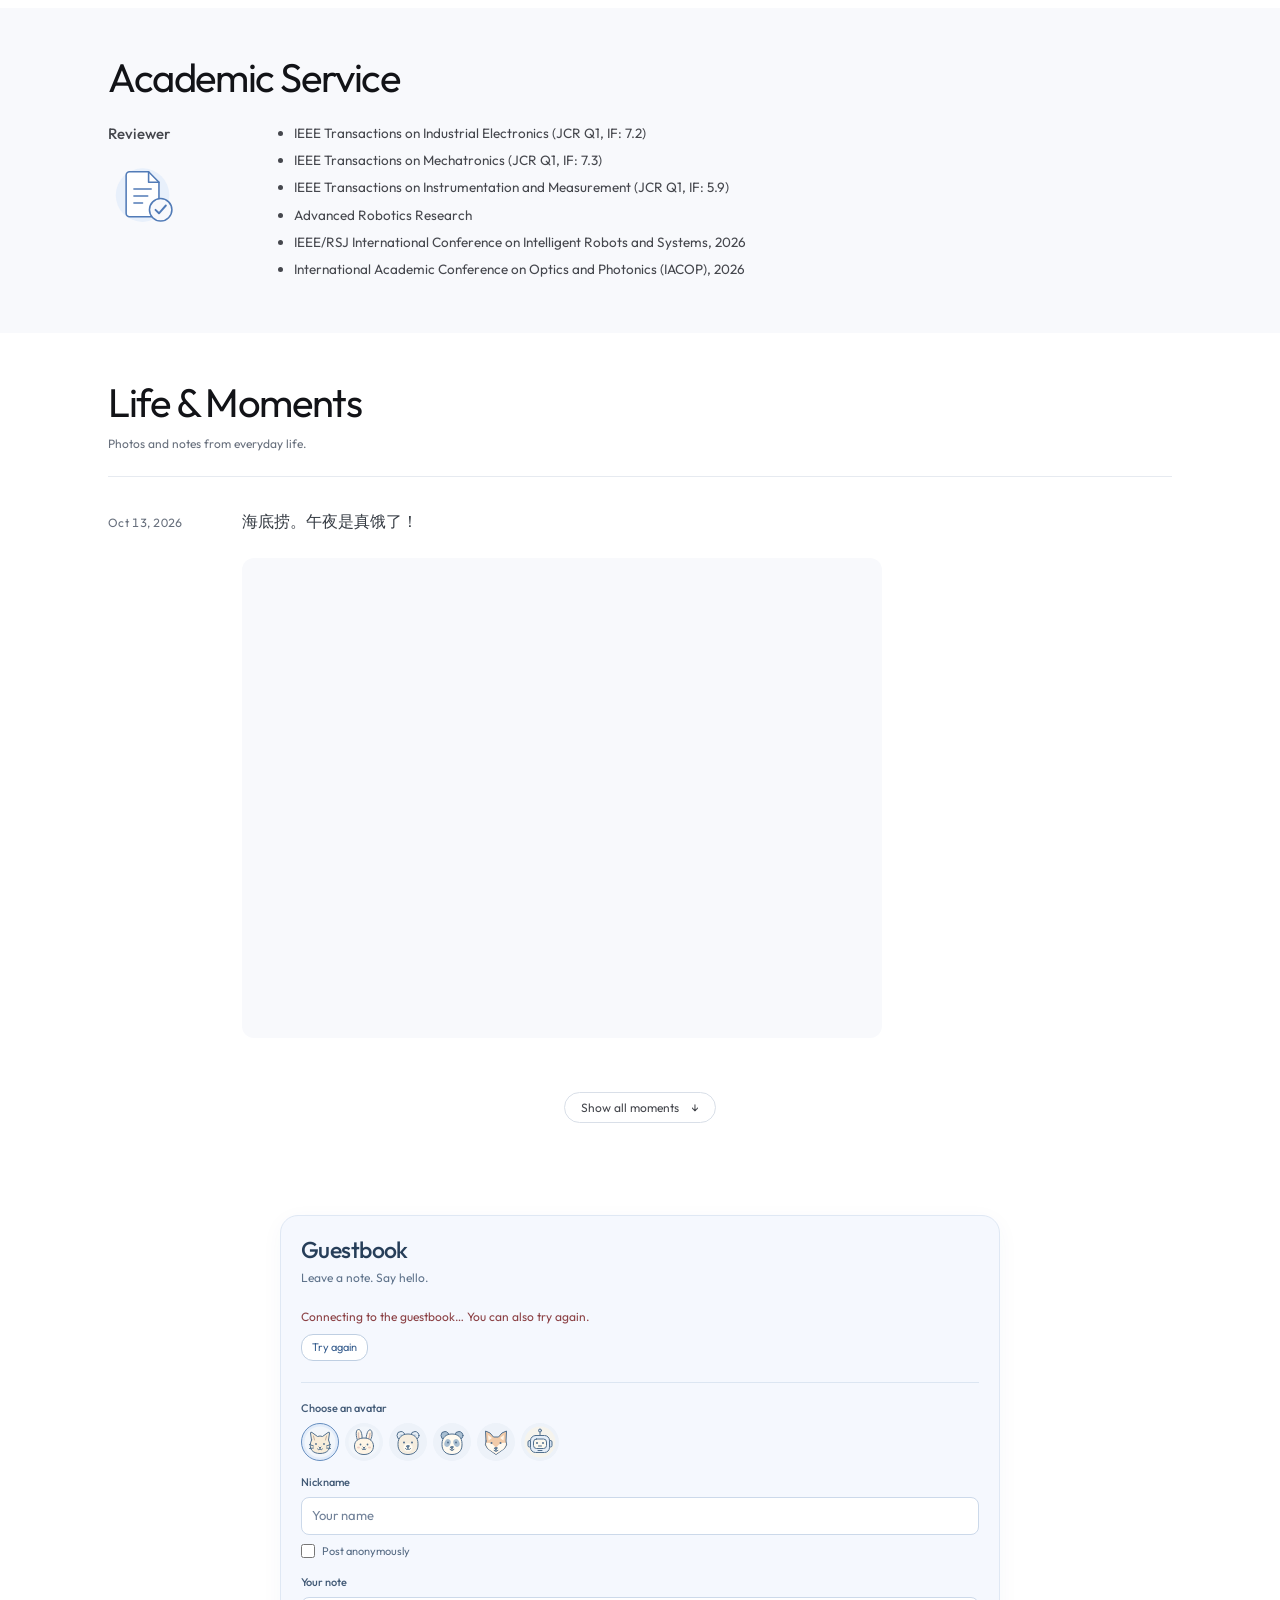
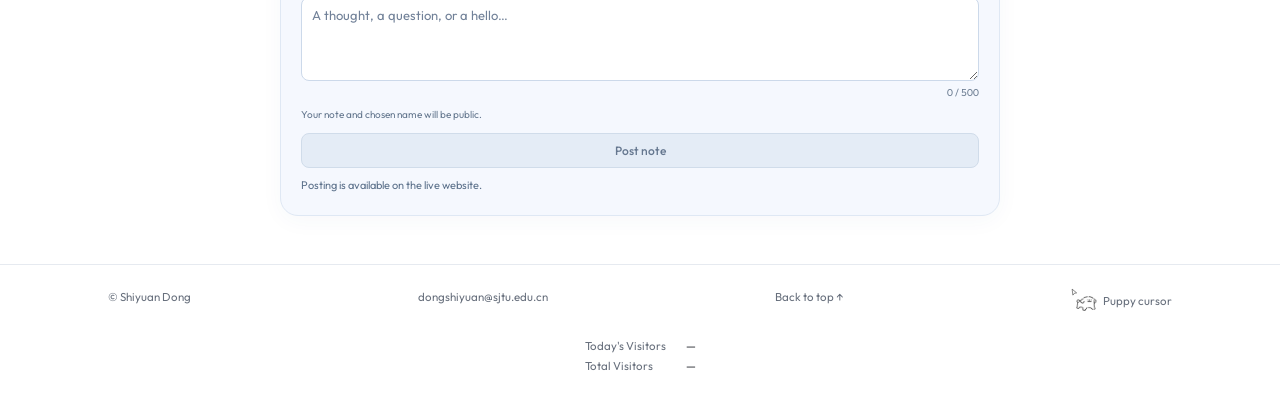
==== commit 2bc2dac8: "Match venue directory to the homepage palette and retain ten venues" ====
--- a/index.html
+++ b/index.html
@@ -10,13 +10,12 @@
     <meta name="homepage-api-fallback" content="https://shiyuan-homepage-visitors.shiyuandongrobotic.workers.dev/">
     <link rel="icon" href="images/favicon.svg" type="image/svg+xml">
     <link rel="stylesheet" href="styles.css?v=16">
-    <link rel="stylesheet" href="venues.css?v=1">
+    <link rel="stylesheet" href="venues.css?v=2">
     <link rel="stylesheet" href="moments.css?v=2">
     <link rel="stylesheet" href="guestbook.css?v=1">
     <link rel="stylesheet" href="puppy-cursor.css?v=2">
     <link rel="stylesheet" href="pet.css?v=1">
     <script src="site.js?v=7" defer></script>
-    <script src="venues.js?v=1" defer></script>
     <script src="moments.js?v=2" defer></script>
     <script src="api.js?v=1" defer></script>
     <script src="visitors.js?v=2" defer></script>
@@ -120,14 +119,7 @@
             <div class="wrap">
                 <div class="venue-panel">
                     <div class="venue-heading">
-                        <div>
-                            <p class="venue-eyebrow"><span aria-hidden="true"></span> Publication venues</p>
-                            <h2 id="venues-title">Journals <span>&amp;</span><br>Conferences<span class="venue-heading-dot">.</span></h2>
-                        </div>
-                        <div class="venue-orbit" aria-hidden="true">
-                            <svg viewBox="0 0 240 140" fill="none"><ellipse cx="120" cy="70" rx="106" ry="43"/><ellipse cx="120" cy="70" rx="106" ry="43" transform="rotate(-28 120 70)"/><ellipse cx="120" cy="70" rx="106" ry="43" transform="rotate(28 120 70)"/><path d="M120 0v140M0 70h240" stroke-dasharray="2 6"/><circle cx="120" cy="70" r="5"/><circle class="venue-orbit-node" cx="213" cy="49" r="4"/><circle class="venue-orbit-node" cx="37" cy="108" r="3"/></svg>
-                            <span>12 selected venues</span>
-                        </div>
+                        <h2 id="venues-title">Journals &amp; Conferences</h2>
                     </div>
                     <ul class="venue-directory" role="list" aria-label="Journals and conferences">
                         <li class="venue-item venue-item-lead"><a class="venue-link" href="https://www.nature.com/npjrobot/" target="_blank" rel="noopener noreferrer" aria-label="npj Robotics"><span class="venue-name venue-name-npj"><span>npj</span> Robotics</span><span class="venue-caption">npj Robotics</span><span class="venue-arrow" aria-hidden="true">↗</span></a></li>
@@ -138,12 +130,9 @@
                         <li class="venue-item"><a class="venue-link" href="https://2026.ieee-iros.org/" target="_blank" rel="noopener noreferrer" aria-label="IROS 2026 — IEEE/RSJ International Conference on Intelligent Robots and Systems"><span class="venue-name">IROS <small>2026</small></span><span class="venue-caption">IEEE/RSJ International Conference <br>on Intelligent Robots and Systems</span><span class="venue-arrow" aria-hidden="true">↗</span></a></li>
                         <li class="venue-item"><a class="venue-link" href="https://onlinelibrary.wiley.com/journal/26404567" target="_blank" rel="noopener noreferrer" aria-label="AIS — Advanced Intelligent Systems"><span class="venue-name">AIS</span><span class="venue-caption">Advanced Intelligent Systems</span><span class="venue-arrow" aria-hidden="true">↗</span></a></li>
                         <li class="venue-item"><a class="venue-link" href="https://www.ieee-tmrb.org/new/" target="_blank" rel="noopener noreferrer" aria-label="TMRB — IEEE Transactions on Medical Robotics and Bionics"><span class="venue-name">TMRB</span><span class="venue-caption">IEEE Transactions on <br>Medical Robotics and Bionics</span><span class="venue-arrow" aria-hidden="true">↗</span></a></li>
-                        <li class="venue-item venue-item-compact"><a class="venue-link" href="https://ieee-ims.org/publication/ieee-tim" target="_blank" rel="noopener noreferrer" aria-label="TIM — IEEE Transactions on Instrumentation and Measurement"><span class="venue-name">TIM</span><span class="venue-caption">IEEE Transactions on <br>Instrumentation and Measurement</span><span class="venue-arrow" aria-hidden="true">↗</span></a></li>
-                        <li class="venue-item venue-item-compact"><a class="venue-link" href="https://opg.optica.org/jlt/home.cfm" target="_blank" rel="noopener noreferrer" aria-label="JLT — Journal of Lightwave Technology"><span class="venue-name">JLT</span><span class="venue-caption">Journal of <br>Lightwave Technology</span><span class="venue-arrow" aria-hidden="true">↗</span></a></li>
-                        <li class="venue-item venue-item-compact"><a class="venue-link" href="https://opg.optica.org/oe/home.cfm" target="_blank" rel="noopener noreferrer" aria-label="Optics Express"><span class="venue-name venue-name-optics">Optics Express</span><span class="venue-caption">Optics Express</span><span class="venue-arrow" aria-hidden="true">↗</span></a></li>
-                        <li class="venue-item venue-item-compact"><a class="venue-link" href="https://ieee-sensors.org/ieee-sensors-journal/" target="_blank" rel="noopener noreferrer" aria-label="IEEE Sensors Journal"><span class="venue-name venue-name-sensors">Sensors Journal</span><span class="venue-caption">IEEE Sensors Journal</span><span class="venue-arrow" aria-hidden="true">↗</span></a></li>
+                        <li class="venue-item"><a class="venue-link" href="https://ieee-ims.org/publication/ieee-tim" target="_blank" rel="noopener noreferrer" aria-label="TIM — IEEE Transactions on Instrumentation and Measurement"><span class="venue-name">TIM</span><span class="venue-caption">IEEE Transactions on <br>Instrumentation and Measurement</span><span class="venue-arrow" aria-hidden="true">↗</span></a></li>
+                        <li class="venue-item"><a class="venue-link" href="https://opg.optica.org/jlt/home.cfm" target="_blank" rel="noopener noreferrer" aria-label="JLT — Journal of Lightwave Technology"><span class="venue-name">JLT</span><span class="venue-caption">Journal of <br>Lightwave Technology</span><span class="venue-arrow" aria-hidden="true">↗</span></a></li>
                     </ul>
-                    <div class="venue-footer"><span>Sensing <i aria-hidden="true">/</i> Control <i aria-hidden="true">/</i> Embodied intelligence</span><span>Explore the venues <span aria-hidden="true">↗</span></span></div>
                 </div>
             </div>
         </section>
--- a/venues.css
+++ b/venues.css
@@ -1,82 +1,53 @@
-.venue-section { padding-block: 16px 48px; }
-.venue-panel { --venue-accent: #94e4f1; position: relative; isolation: isolate; overflow: hidden; padding: 38px 36px 22px; border: 1px solid #243d59; border-radius: 24px; color: #f3f7ff; background: radial-gradient(ellipse at 100% 0, #183c5c 0, transparent 48%), linear-gradient(125deg, #101c31, #0c1526 65%); box-shadow: 0 18px 45px -28px #1a395d; }
-.venue-panel::before { content: ''; position: absolute; inset: 0; z-index: -1; pointer-events: none; opacity: .2; background-image: radial-gradient(#809ab8 .6px, transparent .6px); background-size: 18px 18px; mask-image: linear-gradient(#000, transparent 65%); }
-.venue-panel::after { content: ''; position: absolute; inset: 0; z-index: -1; pointer-events: none; opacity: 0; background: radial-gradient(360px circle at var(--venue-x, 50%) var(--venue-y, 30%), rgb(78 160 218 / 13%), transparent 70%); transition: opacity .4s ease; }
-.venue-panel.is-pointer-active::after { opacity: 1; }
-.venue-heading { display: flex; justify-content: space-between; align-items: center; gap: 24px; margin-bottom: 30px; }
-.venue-eyebrow { display: flex; align-items: center; gap: 9px; margin: 0 0 18px; color: #a0b3ca; font-size: 10px; line-height: 1.4; font-weight: 500; letter-spacing: .15em; text-transform: uppercase; }
-.venue-eyebrow > span { width: 6px; height: 6px; border-radius: 50%; background: var(--venue-accent); box-shadow: 0 0 12px rgb(148 228 241 / 55%); }
-.venue-panel h2 { margin: 0; color: #f3f7ff; font-size: clamp(34px, 4.2vw, 46px); line-height: 1.06; letter-spacing: -.045em; font-weight: 400; }
-.venue-panel h2 > span { color: #7594b6; }
-.venue-panel h2 .venue-heading-dot { color: var(--venue-accent); }
-.venue-orbit { flex: 0 0 220px; align-self: center; text-align: center; }
-.venue-orbit svg { display: block; width: 220px; height: 128px; stroke: #6598be; stroke-width: .65; }
-.venue-orbit circle { fill: var(--venue-accent); stroke: none; }
-.venue-orbit-node { filter: drop-shadow(0 0 4px #8dd4ed); }
-.venue-orbit > span { color: #a0b3ca; font-size: 10px; letter-spacing: .12em; text-transform: uppercase; }
-.venue-directory { display: grid; grid-template-columns: repeat(12, minmax(0, 1fr)); list-style: none; padding: 0; margin: 0; }
-.venue-item { grid-column: span 4; min-width: 0; border-top: 1px solid #2b3c52; }
-.venue-item-lead { grid-column: span 6; }
-.venue-item-compact { grid-column: span 3; }
-.venue-link { display: flex; flex-direction: column; justify-content: center; gap: 9px; position: relative; height: 100%; min-height: 122px; padding: 22px 26px 22px 16px; border-radius: 2px; color: #edf4fc; transition: background-color .25s ease, color .25s ease; }
-.venue-link::before { content: ''; position: absolute; top: -1px; left: 0; right: 0; height: 1px; background: var(--venue-accent); transform: scaleX(0); transform-origin: left; transition: transform .3s ease; }
-.venue-name { display: block; color: inherit; font-size: 29px; line-height: 1.14; letter-spacing: -.035em; font-weight: 400; }
-.venue-name small { padding-left: 3px; font-size: 13px; font-weight: 400; letter-spacing: 0; color: #96b4d3; }
-.venue-caption { display: block; max-width: 95%; color: #a8b7cb; font-size: 11.5px; line-height: 1.45; font-weight: 300; }
+/* The venue directory shares the homepage typography and palette. */
+.venue-section { padding-block: 24px 40px; }
+.venue-panel { color: var(--ink); background: #fff; }
+.venue-heading { margin-bottom: 32px; }
+.venue-heading h2 { margin: 0; }
+.venue-directory { display: grid; grid-template-columns: repeat(4, minmax(0, 1fr)); column-gap: 32px; list-style: none; padding: 0; margin: 0; }
+.venue-item { min-width: 0; border-top: 1px solid var(--line); }
+.venue-item-lead { grid-column: span 2; }
+.venue-link { display: flex; flex-direction: column; justify-content: flex-start; gap: 10px; position: relative; height: 100%; min-height: 140px; padding: 25px 23px 25px 0; color: var(--ink); transition: color .18s ease; }
+.venue-name { display: block; color: inherit; font-size: 28px; line-height: 1.2; letter-spacing: -.035em; font-weight: 400; }
+.venue-name small { padding-left: 4px; font-size: 12px; letter-spacing: 0; color: var(--faint); }
+.venue-caption { display: block; max-width: 100%; color: var(--faint); font-size: 12px; line-height: 1.55; font-weight: 400; }
+.venue-caption br { display: none; }
 .venue-name-npj { font-size: 39px; letter-spacing: -.045em; }
-.venue-name-npj > span { display: inline-block; padding-right: 14px; margin-right: 9px; border-right: 1px solid #56758e; color: var(--venue-accent); font-weight: 300; }
-.venue-name-research { font-family: Georgia, 'Times New Roman', serif; font-size: 45px; letter-spacing: -.05em; }
+.venue-name-npj > span { display: inline-block; padding-right: 16px; margin-right: 8px; border-right: 1px solid #cdd5df; font-weight: 300; }
+.venue-name-research { font-family: Georgia, 'Times New Roman', serif; font-size: 45px; line-height: 1.04; letter-spacing: -.05em; }
 .venue-name-smartbot { font-weight: 500; }
-.venue-item-lead .venue-link { min-height: 130px; }
-.venue-item-compact .venue-name { font-size: 23px; }
-.venue-item-compact .venue-name-optics, .venue-item-compact .venue-name-sensors { font-size: 21px; }
-.venue-arrow { position: absolute; top: 24px; right: 15px; color: #7a95b3; font-size: 17px; line-height: 1; transition: color .2s ease, transform .2s ease; }
-.venue-link:hover, .venue-link:focus-visible { color: var(--venue-accent); background: rgb(115 188 236 / 6%); text-decoration: none; }
-.venue-link:hover::before, .venue-link:focus-visible::before { transform: scaleX(1); }
-.venue-link:hover .venue-arrow, .venue-link:focus-visible .venue-arrow { color: var(--venue-accent); transform: translate(2px, -2px); }
-.venue-link:focus-visible { outline: 2px solid var(--venue-accent); outline-offset: -3px; }
-.venue-footer { display: flex; justify-content: space-between; flex-wrap: wrap; gap: 8px 20px; padding-top: 20px; border-top: 1px solid #2b3c52; color: #a0b3ca; font-size: 10.5px; }
-.venue-footer i { margin-inline: 9px; font-style: normal; color: #57718f; }
-.venue-footer > span:last-child { color: #bad9ed; }
+.venue-item-lead .venue-link { min-height: 143px; padding-block: 26px 27px; }
+.venue-arrow { position: absolute; top: 28px; right: 3px; color: #8994a2; font-size: 16px; line-height: 1; transition: color .18s ease, transform .18s ease; }
+.venue-link:hover, .venue-link:focus-visible { color: var(--blue); text-decoration: none; }
+.venue-link:hover .venue-arrow, .venue-link:focus-visible .venue-arrow { color: var(--blue); transform: translate(2px, -2px); }
+.venue-link:focus-visible { outline: 2px solid var(--blue); outline-offset: 5px; border-radius: 2px; }
 @media (max-width: 860px) {
-    .venue-panel { padding: 30px 24px 20px; }
-    .venue-link { padding-inline: 12px 22px; }
-    .venue-caption { font-size: 11px; }
-    .venue-item-compact { grid-column: span 6; }
-    .venue-orbit { flex-basis: 180px; }
-    .venue-orbit svg { width: 180px; height: 105px; }
-    .venue-name { font-size: 27px; }
-    .venue-name-npj { font-size: 34px; }
+    .venue-directory { column-gap: 24px; }
+    .venue-name { font-size: 24px; }
+    .venue-caption { font-size: 11.5px; }
+    .venue-name-npj { font-size: 35px; }
     .venue-name-research { font-size: 40px; }
 }
-@media (max-width: 600px) {
-    .venue-section { padding-block: 8px 32px; }
-    .venue-panel { padding: 26px 20px 20px; border-radius: 19px; }
-    .venue-heading { margin-bottom: 24px; gap: 0; }
-    .venue-panel h2 { font-size: 34px; }
-    .venue-eyebrow { font-size: 9px; letter-spacing: .11em; margin-bottom: 14px; }
-    .venue-orbit { position: absolute; width: 125px; top: 29px; right: -23px; opacity: .35; pointer-events: none; }
-    .venue-orbit svg { width: 125px; height: 80px; }
-    .venue-orbit > span { display: none; }
-    .venue-item, .venue-item-compact { grid-column: span 6; }
+@media (max-width: 700px) {
+    .venue-section { padding-block: 20px 32px; }
+    .venue-heading { margin-bottom: 24px; }
+    .venue-directory { grid-template-columns: repeat(2, minmax(0, 1fr)); column-gap: 26px; }
+    .venue-item-lead { grid-column: span 1; }
+    .venue-name-npj { font-size: 28px; }
+    .venue-name-npj > span { padding-right: 9px; margin-right: 4px; }
+    .venue-name-research { font-size: 34px; line-height: 1; }
+    .venue-link, .venue-item-lead .venue-link { min-height: 132px; padding-block: 22px; }
+    .venue-arrow { top: 25px; }
+}
+@media (max-width: 460px) {
+    .venue-directory { column-gap: 24px; }
     .venue-item-lead { grid-column: 1 / -1; }
-    .venue-link { gap: 8px; min-height: 128px; padding: 19px 20px 19px 9px; }
-    .venue-item-lead .venue-link { min-height: 98px; }
-    .venue-name, .venue-item-compact .venue-name { font-size: 25px; }
-    .venue-name-npj { font-size: 35px; }
-    .venue-name-research { font-size: 40px; }
-    .venue-caption { font-size: 11px; max-width: 100%; }
-    .venue-caption br { display: none; }
-    .venue-arrow { top: 21px; right: 8px; font-size: 14px; }
-    .venue-name small { display: block; padding: 4px 0 0; font-size: 11px; }
-    .venue-item-compact .venue-name-optics, .venue-item-compact .venue-name-sensors { font-size: 21px; }
-    .venue-footer { font-size: 10px; }
-    .venue-footer i { margin-inline: 5px; }
-}
-@media (max-width: 380px) {
-    .venue-name-smartbot { font-size: 21px; }
+    .venue-item-lead .venue-link { min-height: 112px; }
+    .venue-name-npj { font-size: 34px; }
+    .venue-name-research { font-size: 39px; }
+    .venue-name-smartbot { font-size: 23px; }
+    .venue-link { padding-right: 17px; }
+    .venue-arrow { right: 0; font-size: 14px; }
 }
 @media (prefers-reduced-motion: reduce) {
-    .venue-panel::after { display: none; }
-    .venue-panel *, .venue-panel *::before { transition: none; }
+    .venue-link, .venue-arrow { transition: none; }
 }
